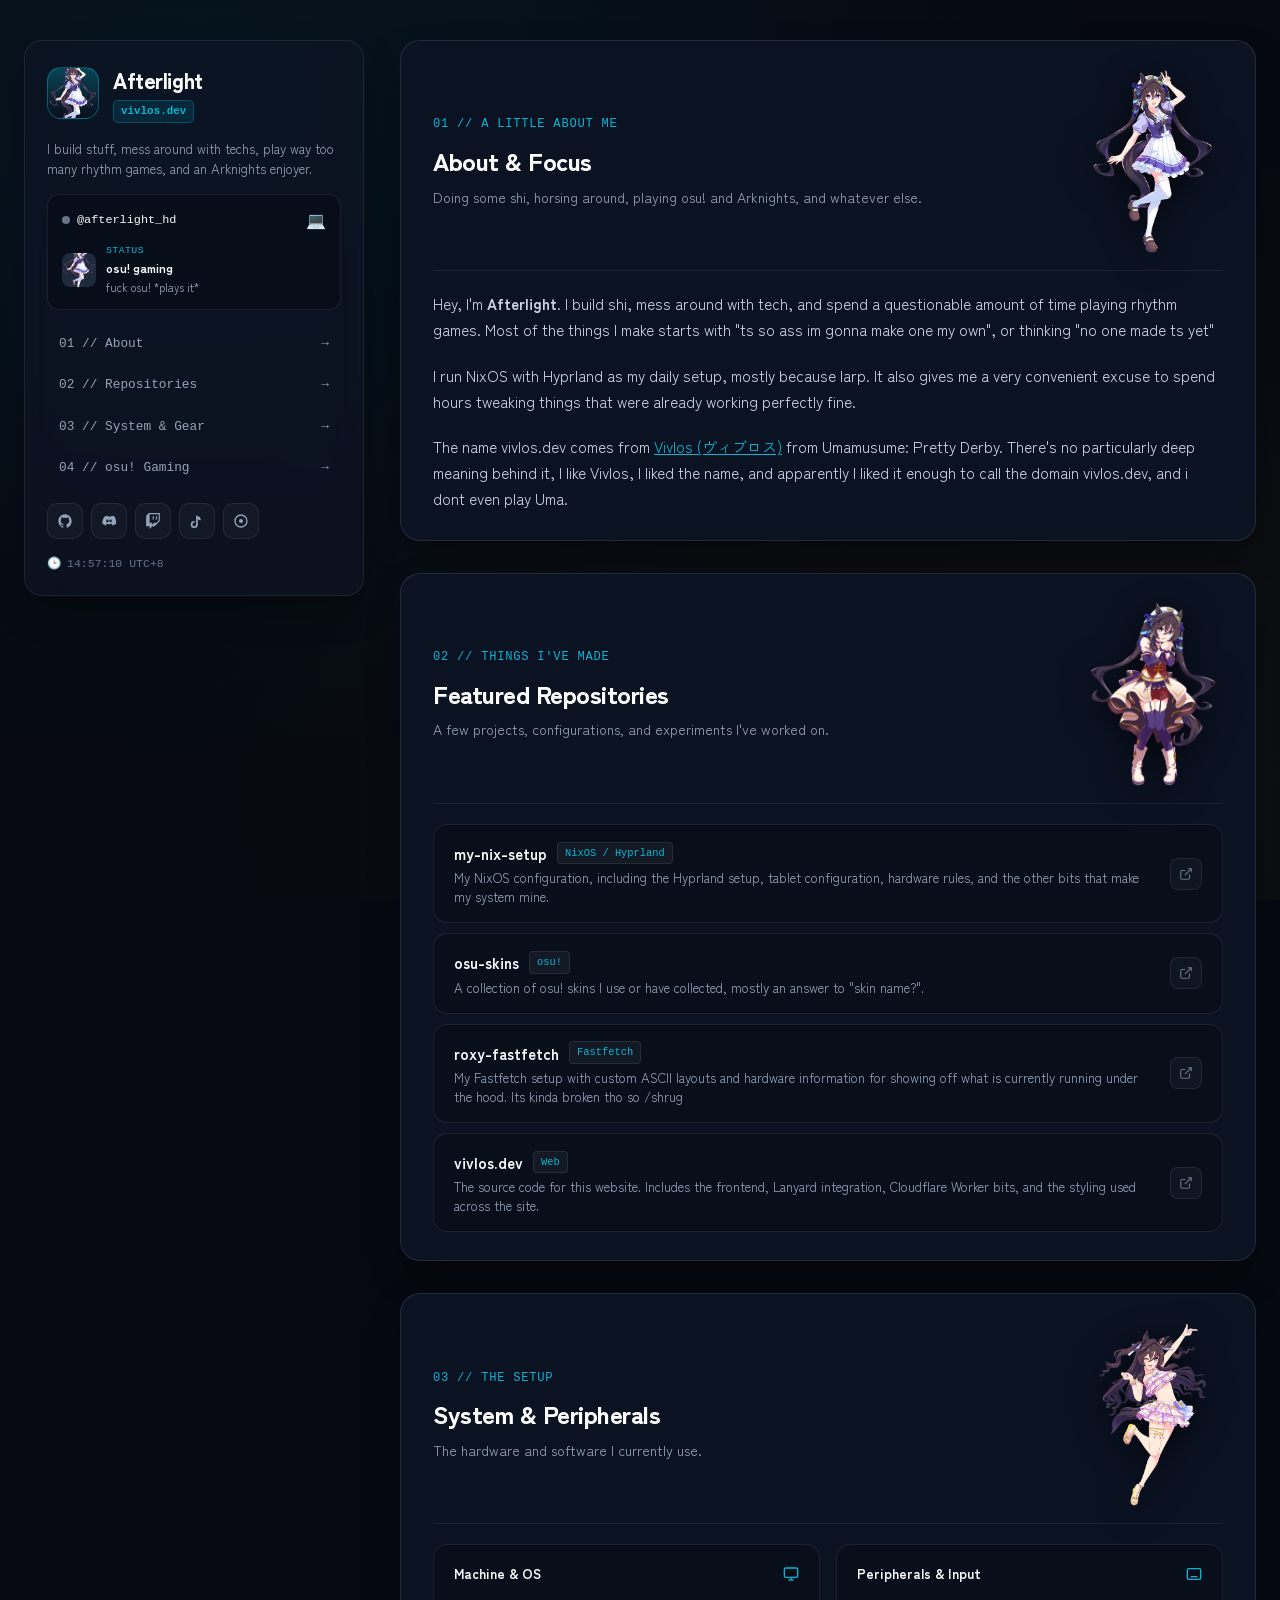
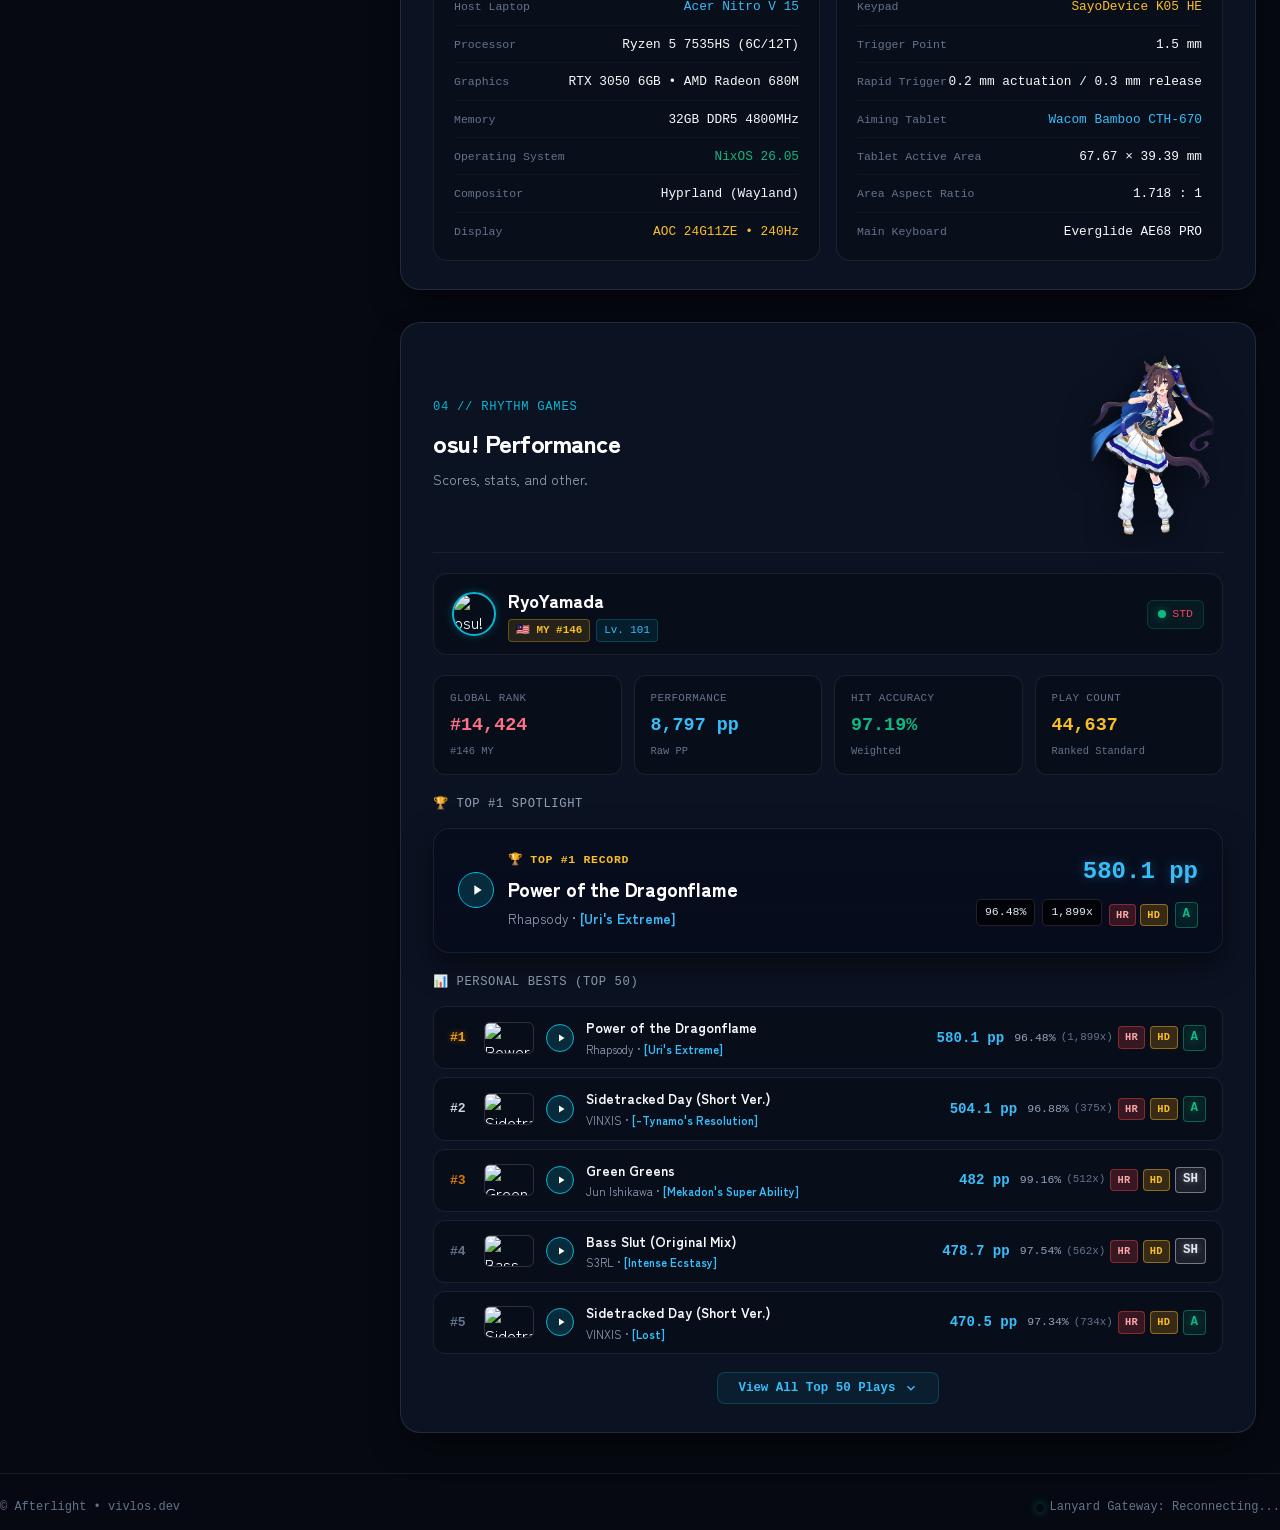
==== index.html @ 2203d57a "release: graduate site-1 to root main site and move original site to /roxy" ====
<!DOCTYPE html>
<html lang="en">
<head>
  <meta charset="UTF-8">
  <meta name="viewport" content="width=device-width, initial-scale=1.0, minimum-scale=1.0, maximum-scale=5.0">
  <title>Afterlight • vivlos.dev</title>
  <meta name="description" content="I build stuff, mess around with techs, play way too many rhythm games, and an Arknights enjoyer.">
  <meta name="theme-color" content="#060911">
  <link rel="icon" type="image/webp" href="assets/vivlos/casual.webp">

  <!-- OpenGraph / Discord Preview -->
  <meta property="og:type" content="website">
  <meta property="og:url" content="https://vivlos.dev/">
  <meta property="og:title" content="Afterlight • vivlos.dev">
  <meta property="og:description" content="I build stuff, mess around with techs, play way too many rhythm games, and an Arknights enjoyer.">
  <meta property="og:image" content="https://vivlos.dev/assets/vivlos/casual.webp">

  <!-- Twitter Preview -->
  <meta property="twitter:card" content="summary_large_image">
  <meta property="twitter:url" content="https://vivlos.dev/">
  <meta property="twitter:title" content="Afterlight • vivlos.dev">
  <meta property="twitter:description" content="I build stuff, mess around with techs, play way too many rhythm games, and an Arknights enjoyer.">
  <meta property="twitter:image" content="https://vivlos.dev/assets/vivlos/casual.webp">

  <!-- Google Fonts: Zen Kaku Gothic New & Maple Mono -->
  <link rel="preconnect" href="https://fonts.googleapis.com">
  <link rel="preconnect" href="https://fonts.gstatic.com" crossorigin>
  <link href="https://fonts.googleapis.com/css2?family=Zen+Kaku+Gothic+New:wght@400;500;700;900&display=swap" rel="stylesheet">
  <link href="https://cdn.jsdelivr.net/npm/@fontsource/maple-mono@5.3.0/500.css" rel="stylesheet">
  <link href="https://cdn.jsdelivr.net/npm/@fontsource/maple-mono@5.3.0/600.css" rel="stylesheet">

  <link rel="stylesheet" href="style.css">
</head>
<body>

<div class="app-container">

  <!-- ==========================================================
       LEFT STAGE: COMPACT STICKY PROFILE & PRESENCE
       ========================================================== -->
  <aside class="left-stage">

    <div class="profile-meta-card">
      <div class="profile-header-top">
        <div class="profile-avatar-thumb">
          <img src="assets/vivlos/casual.webp" alt="Afterlight Avatar">
        </div>
        <div class="profile-name-group">
          <h1 class="profile-name">Afterlight</h1>
          <span class="domain-pill">vivlos.dev</span>
        </div>
      </div>

      <p class="profile-tagline">
        I build stuff, mess around with techs, play way too many rhythm games, and an Arknights enjoyer.
      </p>

      <!-- Live Discord Presence (Lanyard Sync) -->
      <div class="presence-box" id="lanyard-card">
        <div class="presence-header">
          <div class="discord-user-pill">
            <span class="status-dot" id="avatar-pip"></span>
            <span>@afterlight_hd</span>
          </div>
          <div class="device-badges" id="device-badges">
            <span title="Desktop">💻</span>
          </div>
        </div>

        <!-- Custom Status -->
        <div class="presence-status-label" id="discord-custom-status" style="display:none; font-family:var(--font-mono); font-size:0.7rem; color:var(--text-muted);">
          <span id="custom-emoji">💬</span> <span id="custom-status-val">...</span>
        </div>

        <!-- Activity / Game / Spotify Body -->
        <div class="presence-activity-body" id="activity-body">
          <img class="activity-icon-img" id="activity-icon" src="assets/vivlos/casual.webp" alt="Activity Icon">
          <div class="activity-text-group">
            <span class="activity-type-label" id="activity-type">STATUS</span>
            <span class="activity-title" id="activity-name">osu! gaming</span>
            <span class="activity-subtitle" id="activity-state">fuck osu! *plays it*</span>
          </div>
        </div>

        <!-- Spotify Track Bar -->
        <div class="spotify-progress-container" id="spotify-progress-wrap" style="display:none;">
          <div class="spotify-track-bar">
            <div class="spotify-track-fill" id="spotify-fill"></div>
          </div>
          <div class="spotify-time-row">
            <span id="spotify-cur">0:00</span>
            <span id="spotify-tot">0:00</span>
          </div>
        </div>
      </div>

      <!-- Jump Navigation -->
      <nav class="nav-jump-list">
        <a href="#about" class="nav-jump-item"><span>01 // About</span><span>→</span></a>
        <a href="#projects" class="nav-jump-item"><span>02 // Repositories</span><span>→</span></a>
        <a href="#specs" class="nav-jump-item"><span>03 // System & Gear</span><span>→</span></a>
        <a href="#osu" class="nav-jump-item"><span>04 // osu! Gaming</span><span>→</span></a>
      </nav>

      <!-- Socials Row -->
      <div class="socials-bar">
        <a class="social-link-btn" href="https://github.com/Afterlight0338" target="_blank" rel="noopener" aria-label="GitHub">
          <svg viewBox="0 0 24 24" fill="currentColor"><path d="M12 2C6.48 2 2 6.58 2 12.25c0 4.53 2.87 8.37 6.84 9.73.5.1.68-.22.68-.49 0-.24-.01-1.02-.01-1.86-2.78.62-3.37-1.22-3.37-1.22-.46-1.19-1.11-1.51-1.11-1.51-.9-.63.07-.62.07-.62 1 .07 1.53 1.05 1.53 1.05.89 1.56 2.34 1.11 2.91.85.09-.66.35-1.11.63-1.37-2.22-.26-4.56-1.14-4.56-5.06 0-1.12.39-2.03 1.03-2.75-.1-.26-.45-1.31.1-2.73 0 0 .84-.28 2.75 1.05a9.3 9.3 0 0 1 5 0c1.91-1.33 2.75-1.05 2.75-1.05.55 1.42.2 2.47.1 2.73.64.72 1.03 1.63 1.03 2.75 0 3.93-2.34 4.79-4.57 5.05.36.32.68.95.68 1.92 0 1.39-.01 2.51-.01 2.85 0 .27.18.6.69.49A10.26 10.26 0 0 0 22 12.25C22 6.58 17.52 2 12 2Z"/></svg>
        </a>
        <button class="social-link-btn" onclick="copyDiscordTag()" aria-label="Copy Discord Tag">
          <svg viewBox="0 0 24 24" fill="currentColor"><path d="M20.3 5.4A17.5 17.5 0 0 0 15.9 4c-.2.4-.5.9-.6 1.3a16.5 16.5 0 0 0-4.8 0A9 9 0 0 0 9.8 4a17.6 17.6 0 0 0-4.4 1.4C2.6 9 1.9 12.5 2.2 16a17.7 17.7 0 0 0 5.3 2.7c.4-.6.8-1.2 1.1-1.9-.6-.2-1.2-.5-1.7-.9l.4-.3c3.3 1.5 6.9 1.5 10.2 0l.4.3c-.5.4-1.1.7-1.7.9.3.7.7 1.3 1.1 1.9a17.6 17.6 0 0 0 5.3-2.7c.4-4-.6-7.5-2.3-10.6ZM9.7 13.9c-1 0-1.8-.9-1.8-2s.8-2 1.8-2 1.8.9 1.8 2-.8 2-1.8 2Zm4.7 0c-1 0-1.8-.9-1.8-2s.8-2 1.8-2 1.8.9 1.8 2-.8 2-1.8 2Z"/></svg>
        </button>
        <a class="social-link-btn" href="https://www.twitch.tv/afterlight_" target="_blank" rel="noopener" aria-label="Twitch">
          <svg viewBox="0 0 24 24" fill="currentColor"><path d="M11.571 4.714h1.715v5.143h-1.715zm4.715 0H18v5.143h-1.714zM6 0L1.714 4.286v15.428h5.143V24l4.286-4.286h3.428L22.286 12V0zm14.571 11.143l-3.428 3.428h-3.429l-3 3v-3H6.857V1.714h13.714z"/></svg>
        </a>
        <a class="social-link-btn" href="https://www.tiktok.com/@afterlight_1337" target="_blank" rel="noopener" aria-label="TikTok">
          <svg viewBox="0 0 24 24" fill="currentColor"><path d="M16.6 5.82a4.28 4.28 0 0 1-3.36-1.5V4h-2.62v13.1a2.7 2.7 0 1 1-2.19-2.66V11.9a5.3 5.3 0 1 0 4.81 5.28V9.4a6.9 6.9 0 0 0 4.36 1.56V8.36c-.34 0-.68-.03-1-.09Z"/></svg>
        </a>
        <a class="social-link-btn" href="https://osu.ppy.sh/users/14671577" target="_blank" rel="noopener" aria-label="osu! Profile">
          <svg viewBox="0 0 24 24" fill="none" stroke="currentColor" stroke-width="2"><circle cx="12" cy="12" r="9"></circle><circle cx="12" cy="12" r="3" fill="currentColor" stroke="none"></circle></svg>
        </a>
      </div>

      <!-- Live Clock -->
      <div class="clock-display">
        <span>🕒</span>
        <span id="live-clock-text">--:--:-- UTC+8</span>
      </div>
    </div>

  </aside>


  <!-- ==========================================================
       RIGHT FEED: 4 UNIFIED COMBINED SECTION CARDS
       ========================================================== -->
  <main class="right-feed">

    <!-- SECTION 1: ABOUT (Paired with Casual Vivlos) -->
    <section class="unified-section-card" id="about">
      <div class="card-header-flex">
        <div class="card-title-group">
          <span class="card-index-label">01 // A Little About Me</span>
          <h2 class="card-main-title">About & Focus</h2>
          <p class="card-subtext">Doing some shi, horsing around, playing osu! and Arknights, and whatever else.</p>
        </div>
        <div class="section-character-art">
          <img src="assets/vivlos/casual.webp" alt="Vivlos" width="140" height="185">
        </div>
      </div>

      <p class="statement-text">
        Hey, I'm <strong>Afterlight</strong>. I build shi, mess around with tech, and spend a questionable amount of time playing rhythm games. Most of the things I make starts with "ts so ass im gonna make one my own", or thinking "no one made ts yet"
      </p>
      <p class="statement-text">
        I run NixOS with Hyprland as my daily setup, mostly because larp. It also gives me a very convenient excuse to spend hours tweaking things that were already working perfectly fine.
      </p>
      <p class="statement-text">
        The name vivlos.dev comes from <a href="https://umamusu.wiki/Vivlos" target="_blank" rel="noopener" style="color:var(--accent-cyan); text-decoration:underline;">Vivlos (ヴィブロス)</a> from Umamusume: Pretty Derby. There's no particularly deep meaning behind it, I like Vivlos, I liked the name, and apparently I liked it enough to call the domain vivlos.dev, and i dont even play Uma.
      </p>
    </section>


    <!-- SECTION 2: FEATURED REPOSITORIES (Paired with Stage Vivlos) -->
    <section class="unified-section-card" id="projects">
      <div class="card-header-flex">
        <div class="card-title-group">
          <span class="card-index-label">02 // Things I've Made</span>
          <h2 class="card-main-title">Featured Repositories</h2>
          <p class="card-subtext">A few projects, configurations, and experiments I've worked on.</p>
        </div>
        <div class="section-character-art">
          <img src="assets/vivlos/stage.webp" alt="Vivlos" width="140" height="185">
        </div>
      </div>

      <div class="projects-list">
        <!-- Project 1 -->
        <a class="project-row-item" href="https://github.com/Afterlight0338/my-nix-setup" target="_blank" rel="noopener">
          <div class="project-info-group">
            <div class="project-title-row">
              <span class="project-name">my-nix-setup</span>
              <span class="project-badge">NixOS / Hyprland</span>
            </div>
            <p class="project-desc-text">My NixOS configuration, including the Hyprland setup, tablet configuration, hardware rules, and the other bits that make my system mine.</p>
          </div>
          <div class="project-action-icon">
            <svg viewBox="0 0 24 24" width="14" height="14" fill="none" stroke="currentColor" stroke-width="2"><path d="M18 13v6a2 2 0 0 1-2 2H5a2 2 0 0 1-2-2V8a2 2 0 0 1 2-2h6"></path><polyline points="15 3 21 3 21 9"></polyline><line x1="10" y1="14" x2="21" y2="3"></line></svg>
          </div>
        </a>

        <!-- Project 2 -->
        <a class="project-row-item" href="https://github.com/Afterlight0338/osu-skins" target="_blank" rel="noopener">
          <div class="project-info-group">
            <div class="project-title-row">
              <span class="project-name">osu-skins</span>
              <span class="project-badge">osu!</span>
            </div>
            <p class="project-desc-text">A collection of osu! skins I use or have collected, mostly an answer to "skin name?".</p>
          </div>
          <div class="project-action-icon">
            <svg viewBox="0 0 24 24" width="14" height="14" fill="none" stroke="currentColor" stroke-width="2"><path d="M18 13v6a2 2 0 0 1-2 2H5a2 2 0 0 1-2-2V8a2 2 0 0 1 2-2h6"></path><polyline points="15 3 21 3 21 9"></polyline><line x1="10" y1="14" x2="21" y2="3"></line></svg>
          </div>
        </a>

        <!-- Project 3 -->
        <a class="project-row-item" href="https://github.com/Afterlight0338/roxy-fastfetch" target="_blank" rel="noopener">
          <div class="project-info-group">
            <div class="project-title-row">
              <span class="project-name">roxy-fastfetch</span>
              <span class="project-badge">Fastfetch</span>
            </div>
            <p class="project-desc-text">My Fastfetch setup with custom ASCII layouts and hardware information for showing off what is currently running under the hood. Its kinda broken tho so /shrug</p>
          </div>
          <div class="project-action-icon">
            <svg viewBox="0 0 24 24" width="14" height="14" fill="none" stroke="currentColor" stroke-width="2"><path d="M18 13v6a2 2 0 0 1-2 2H5a2 2 0 0 1-2-2V8a2 2 0 0 1 2-2h6"></path><polyline points="15 3 21 3 21 9"></polyline><line x1="10" y1="14" x2="21" y2="3"></line></svg>
          </div>
        </a>

        <!-- Project 4 -->
        <a class="project-row-item" href="https://github.com/Afterlight0338/Afterlight0338.github.io" target="_blank" rel="noopener">
          <div class="project-info-group">
            <div class="project-title-row">
              <span class="project-name">vivlos.dev</span>
              <span class="project-badge">Web</span>
            </div>
            <p class="project-desc-text">The source code for this website. Includes the frontend, Lanyard integration, Cloudflare Worker bits, and the styling used across the site.</p>
          </div>
          <div class="project-action-icon">
            <svg viewBox="0 0 24 24" width="14" height="14" fill="none" stroke="currentColor" stroke-width="2"><path d="M18 13v6a2 2 0 0 1-2 2H5a2 2 0 0 1-2-2V8a2 2 0 0 1 2-2h6"></path><polyline points="15 3 21 3 21 9"></polyline><line x1="10" y1="14" x2="21" y2="3"></line></svg>
          </div>
        </a>
      </div>
    </section>


    <!-- SECTION 3: SYSTEM SETUP & GEAR SPECS (Paired with Summer Vivlos) -->
    <section class="unified-section-card" id="specs">
      <div class="card-header-flex">
        <div class="card-title-group">
          <span class="card-index-label">03 // The Setup</span>
          <h2 class="card-main-title">System & Peripherals</h2>
          <p class="card-subtext">The hardware and software I currently use.</p>
        </div>
        <div class="section-character-art">
          <img src="assets/vivlos/summer.webp" alt="Vivlos" width="140" height="185">
        </div>
      </div>

      <div class="specs-split-grid">
        <!-- Machine Specs -->
        <div class="spec-category-card">
          <div class="spec-card-header">
            <span>Machine & OS</span>
            <svg viewBox="0 0 24 24" width="16" height="16" fill="none" stroke="currentColor" stroke-width="2"><rect x="2" y="3" width="20" height="14" rx="2" ry="2"></rect><line x1="8" y1="21" x2="16" y2="21"></line><line x1="12" y1="17" x2="12" y2="21"></line></svg>
          </div>
          <div class="spec-table">
            <div class="spec-row">
              <span class="spec-key">Host Laptop</span>
              <span class="spec-val cyan">Acer Nitro V 15</span>
            </div>
            <div class="spec-row">
              <span class="spec-key">Processor</span>
              <span class="spec-val">Ryzen 5 7535HS (6C/12T)</span>
            </div>
            <div class="spec-row">
              <span class="spec-key">Graphics</span>
              <span class="spec-val">RTX 3050 6GB • AMD Radeon 680M</span>
            </div>
            <div class="spec-row">
              <span class="spec-key">Memory</span>
              <span class="spec-val">32GB DDR5 4800MHz</span>
            </div>
            <div class="spec-row">
              <span class="spec-key">Operating System</span>
              <span class="spec-val emerald">NixOS 26.05</span>
            </div>
            <div class="spec-row">
              <span class="spec-key">Compositor</span>
              <span class="spec-val">Hyprland (Wayland)</span>
            </div>
            <div class="spec-row">
              <span class="spec-key">Display</span>
              <span class="spec-val gold">AOC 24G11ZE • 240Hz</span>
            </div>
          </div>
        </div>

        <!-- Input & Peripherals Specs -->
        <div class="spec-category-card">
          <div class="spec-card-header">
            <span>Peripherals & Input</span>
            <svg viewBox="0 0 24 24" width="16" height="16" fill="none" stroke="currentColor" stroke-width="2"><rect x="2" y="4" width="20" height="16" rx="2"></rect><path d="M6 8h.01M10 8h.01M14 8h.01M18 8h.01M8 12h.01M12 12h.01M16 12h.01M7 16h10"></path></svg>
          </div>
          <div class="spec-table">
            <div class="spec-row">
              <span class="spec-key">Keypad</span>
              <span class="spec-val gold">SayoDevice K05 HE</span>
            </div>
            <div class="spec-row">
              <span class="spec-key">Trigger Point</span>
              <span class="spec-val">1.5 mm</span>
            </div>
            <div class="spec-row">
              <span class="spec-key">Rapid Trigger</span>
              <span class="spec-val">0.2 mm actuation / 0.3 mm release</span>
            </div>
            <div class="spec-row">
              <span class="spec-key">Aiming Tablet</span>
              <span class="spec-val cyan">Wacom Bamboo CTH-670</span>
            </div>
            <div class="spec-row">
              <span class="spec-key">Tablet Active Area</span>
              <span class="spec-val">67.67 × 39.39 mm</span>
            </div>
            <div class="spec-row">
              <span class="spec-key">Area Aspect Ratio</span>
              <span class="spec-val">1.718 : 1</span>
            </div>
            <div class="spec-row">
              <span class="spec-key">Main Keyboard</span>
              <span class="spec-val">Everglide AE68 PRO</span>
            </div>
          </div>
        </div>
      </div>
    </section>


    <!-- SECTION 4: OSU! PERFORMANCE (Paired with Racing Vivlos) -->
    <section class="unified-section-card" id="osu">
      <div class="card-header-flex">
        <div class="card-title-group">
          <span class="card-index-label">04 // Rhythm Games</span>
          <h2 class="card-main-title">osu! Performance</h2>
          <p class="card-subtext">Scores, stats, and other.</p>
        </div>
        <div class="section-character-art">
          <img src="assets/vivlos/racing.webp" alt="Vivlos" width="140" height="185">
        </div>
      </div>

      <div class="osu-performance-inner">
        <!-- User Bar -->
        <div class="osu-user-bar">
          <div class="osu-profile-tag">
            <img class="osu-avatar-mini" id="osu-avatar-img" src="https://a.ppy.sh/14671577" alt="osu! Avatar" width="44" height="44" style="width:44px; height:44px; max-width:44px; max-height:44px; border-radius:50%; object-fit:cover; flex-shrink:0;">
            <div class="osu-user-meta">
              <div class="osu-user-title-row">
                <a class="osu-username-text" id="osu-username-display" href="https://osu.ppy.sh/users/14671577" target="_blank" rel="noopener">
                  RyoYamada
                  <svg viewBox="0 0 24 24" width="12" height="12" fill="none" stroke="currentColor" stroke-width="2"><path d="M18 13v6a2 2 0 0 1-2 2H5a2 2 0 0 1-2-2V8a2 2 0 0 1 2-2h6"></path><polyline points="15 3 21 3 21 9"></polyline><line x1="10" y1="14" x2="21" y2="3"></line></svg>
                </a>
              </div>
              <div class="osu-user-sub-row">
                <span class="osu-flag-pill" id="osu-country-flag">🇲🇾 MY #146</span>
                <span class="osu-level-pill" id="osu-level-pill">Lv. 101</span>
              </div>
            </div>
          </div>
          <div class="osu-live-status-pill">
            <span class="status-dot online"></span>
            <span id="osu-live-tag">STD • LIVE</span>
          </div>
        </div>

        <!-- 4 Metrics Tiles -->
        <div class="osu-metrics-grid">
          <div class="osu-metric-tile">
            <span class="metric-label">Global Rank</span>
            <span class="metric-value rose" id="osu-global-rank">#14,424</span>
            <span class="metric-sub" id="osu-country-rank-sub">#146 MY</span>
          </div>
          <div class="osu-metric-tile">
            <span class="metric-label">Performance</span>
            <span class="metric-value cyan" id="osu-pp">8,797 pp</span>
            <span class="metric-sub">Raw PP</span>
          </div>
          <div class="osu-metric-tile">
            <span class="metric-label">Hit Accuracy</span>
            <span class="metric-value emerald" id="osu-acc">97.19%</span>
            <span class="metric-sub">Weighted</span>
          </div>
          <div class="osu-metric-tile">
            <span class="metric-label">Play Count</span>
            <span class="metric-value gold" id="osu-plays">44,637</span>
            <span class="metric-sub">Ranked Standard</span>
          </div>
        </div>

        <!-- Scores Showcase -->
        <div class="osu-scores-section">
          <div class="osu-scores-section-heading">
            <span>🏆 Top #1 Spotlight</span>
          </div>

          <!-- Top 1 Banner -->
          <div id="osu-view-top1">
            <div class="osu-top1-box" id="osu-top1-link" style="background-image: linear-gradient(180deg, rgba(6, 12, 28, 0.78) 0%, rgba(6, 12, 28, 0.94) 100%), url('https://assets.ppy.sh/beatmaps/2401111/covers/cover.jpg');">
              <div class="osu-top1-inner">
                <div class="top1-meta-left">
                  <!-- Audio Play Button (Unsquished 36x36 Circle) -->
                  <button class="audio-preview-btn top1-audio-btn" id="osu-top1-play-btn" data-beatmapset-id="2401111" onclick="window.toggleAudioPreview(2401111, this, event)" title="Play Music Preview">
                    <svg class="play-icon" viewBox="0 0 24 24" fill="currentColor" style="width:16px; height:16px;"><path d="M8 5v14l11-7z"/></svg>
                    <svg class="pause-icon" viewBox="0 0 24 24" fill="currentColor" style="width:16px; height:16px;"><path d="M6 19h4V5H6v14zm8-14v14h4V5h-4z"/></svg>
                  </button>

                  <div class="top1-song-info">
                    <span class="top1-badge-tag">🏆 TOP #1 RECORD</span>
                    <a class="top1-song-title" id="osu-top1-title" href="https://osu.ppy.sh/beatmaps/5258382" target="_blank" rel="noopener" style="text-decoration:none;">Power of the Dragonflame</a>
                    <div class="top1-song-artist" id="osu-top1-artist">Rhapsody • <span class="score-diff-highlight">[Uri's Extreme]</span></div>
                  </div>
                </div>
                <div class="top1-meta-right">
                  <div class="top1-pp-val" id="osu-top1-pp">580.1 pp</div>
                  <div class="top1-pills-row">
                    <span class="osu-stat-pill" id="osu-top1-acc">96.21%</span>
                    <span class="osu-stat-pill" id="osu-top1-combo">1,899x</span>
                    <span id="osu-top1-mods-wrap"><span class="mod-pill mod-hd">HD</span> <span class="mod-pill mod-hr">HR</span></span>
                    <span id="osu-top1-rank-wrap"><span class="osu-grade-badge grade-a">A</span></span>
                  </div>
                </div>
              </div>
            </div>
          </div>

          <div class="osu-scores-section-heading" style="margin-top: 6px;">
            <span>📊 Personal Bests (Top 50)</span>
          </div>

          <!-- Top 50 List: Clean Dark Cards with Framed Thumbnails -->
          <div class="osu-top5-container" id="osu-top5-items">
            <!-- Item 1 -->
            <div class="osu-score-card-item">
              <span class="score-rank-badge gold">#1</span>
              <img class="score-cover-thumb" src="https://assets.ppy.sh/beatmaps/2401111/covers/cover.jpg" alt="Cover" width="50" height="32" style="width:50px;height:32px;min-width:50px;max-width:50px;min-height:32px;max-height:32px;object-fit:cover;border-radius:6px;flex-shrink:0;" loading="lazy">
              <button class="audio-preview-btn" data-beatmapset-id="2401111" onclick="window.toggleAudioPreview(2401111, this, event)" title="Play Music Preview">
                <svg class="play-icon" viewBox="0 0 24 24" fill="currentColor"><path d="M8 5v14l11-7z"/></svg>
                <svg class="pause-icon" viewBox="0 0 24 24" fill="currentColor"><path d="M6 19h4V5H6v14zm8-14v14h4V5h-4z"/></svg>
              </button>
              <a class="score-main-content-link" href="https://osu.ppy.sh/beatmaps/5258382" target="_blank" rel="noopener">
                <div class="score-detail-text">
                  <span class="score-title-text">Power of the Dragonflame</span>
                  <span class="score-diff-text">Rhapsody • <span class="score-diff-highlight">[Uri's Extreme]</span></span>
                </div>
                <div class="score-metric-text">
                  <span class="score-pp-val">580.1 pp</span>
                  <div class="score-tags-row">
                    <span class="score-acc-text">96.21%</span>
                    <span class="score-combo-text">(1,899x)</span>
                    <span class="mod-pill mod-hd">HD</span>
                    <span class="mod-pill mod-hr">HR</span>
                    <span class="osu-grade-badge grade-a">A</span>
                  </div>
                </div>
              </a>
            </div>

            <!-- Item 2 -->
            <div class="osu-score-card-item">
              <span class="score-rank-badge silver">#2</span>
              <img class="score-cover-thumb" src="https://assets.ppy.sh/beatmaps/2310753/covers/cover.jpg" alt="Cover" width="50" height="32" style="width:50px;height:32px;min-width:50px;max-width:50px;min-height:32px;max-height:32px;object-fit:cover;border-radius:6px;flex-shrink:0;" loading="lazy">
              <button class="audio-preview-btn" data-beatmapset-id="2310753" onclick="window.toggleAudioPreview(2310753, this, event)" title="Play Music Preview">
                <svg class="play-icon" viewBox="0 0 24 24" fill="currentColor"><path d="M8 5v14l11-7z"/></svg>
                <svg class="pause-icon" viewBox="0 0 24 24" fill="currentColor"><path d="M6 19h4V5H6v14zm8-14v14h4V5h-4z"/></svg>
              </button>
              <a class="score-main-content-link" href="https://osu.ppy.sh/beatmaps/5141310" target="_blank" rel="noopener">
                <div class="score-detail-text">
                  <span class="score-title-text">Sidetracked Day (Short Ver.)</span>
                  <span class="score-diff-text">VINXIS • <span class="score-diff-highlight">[-Tynamo's Resolution]</span></span>
                </div>
                <div class="score-metric-text">
                  <span class="score-pp-val">504.1 pp</span>
                  <div class="score-tags-row">
                    <span class="score-acc-text">96.52%</span>
                    <span class="score-combo-text">(375x)</span>
                    <span class="mod-pill mod-hd">HD</span>
                    <span class="mod-pill mod-hr">HR</span>
                    <span class="osu-grade-badge grade-a">A</span>
                  </div>
                </div>
              </a>
            </div>

            <!-- Item 3 -->
            <div class="osu-score-card-item">
              <span class="score-rank-badge bronze">#3</span>
              <img class="score-cover-thumb" src="https://assets.ppy.sh/beatmaps/2341780/covers/cover.jpg" alt="Cover" width="50" height="32" style="width:50px;height:32px;min-width:50px;max-width:50px;min-height:32px;max-height:32px;object-fit:cover;border-radius:6px;flex-shrink:0;" loading="lazy">
              <button class="audio-preview-btn" data-beatmapset-id="2341780" onclick="window.toggleAudioPreview(2341780, this, event)" title="Play Music Preview">
                <svg class="play-icon" viewBox="0 0 24 24" fill="currentColor"><path d="M8 5v14l11-7z"/></svg>
                <svg class="pause-icon" viewBox="0 0 24 24" fill="currentColor"><path d="M6 19h4V5H6v14zm8-14v14h4V5h-4z"/></svg>
              </button>
              <a class="score-main-content-link" href="https://osu.ppy.sh/beatmaps/5061151" target="_blank" rel="noopener">
                <div class="score-detail-text">
                  <span class="score-title-text">Green Greens</span>
                  <span class="score-diff-text">Jun Ishikawa • <span class="score-diff-highlight">[Mekadon's Super Ability]</span></span>
                </div>
                <div class="score-metric-text">
                  <span class="score-pp-val">482.0 pp</span>
                  <div class="score-tags-row">
                    <span class="score-acc-text">99.09%</span>
                    <span class="score-combo-text">(512x)</span>
                    <span class="mod-pill mod-hd">HD</span>
                    <span class="mod-pill mod-hr">HR</span>
                    <span class="osu-grade-badge grade-sh">SH</span>
                  </div>
                </div>
              </a>
            </div>

            <!-- Item 4 -->
            <div class="osu-score-card-item">
              <span class="score-rank-badge">#4</span>
              <img class="score-cover-thumb" src="https://assets.ppy.sh/beatmaps/983911/covers/cover.jpg" alt="Cover" width="50" height="32" style="width:50px;height:32px;min-width:50px;max-width:50px;min-height:32px;max-height:32px;object-fit:cover;border-radius:6px;flex-shrink:0;" loading="lazy">
              <button class="audio-preview-btn" data-beatmapset-id="983911" onclick="window.toggleAudioPreview(983911, this, event)" title="Play Music Preview">
                <svg class="play-icon" viewBox="0 0 24 24" fill="currentColor"><path d="M8 5v14l11-7z"/></svg>
                <svg class="pause-icon" viewBox="0 0 24 24" fill="currentColor"><path d="M6 19h4V5H6v14zm8-14v14h4V5h-4z"/></svg>
              </button>
              <a class="score-main-content-link" href="https://osu.ppy.sh/beatmaps/2084862" target="_blank" rel="noopener">
                <div class="score-detail-text">
                  <span class="score-title-text">Bass Slut (Original Mix)</span>
                  <span class="score-diff-text">S3RL • <span class="score-diff-highlight">[Intense Ecstasy]</span></span>
                </div>
                <div class="score-metric-text">
                  <span class="score-pp-val">478.7 pp</span>
                  <div class="score-tags-row">
                    <span class="score-acc-text">97.63%</span>
                    <span class="score-combo-text">(562x)</span>
                    <span class="mod-pill mod-hd">HD</span>
                    <span class="mod-pill mod-hr">HR</span>
                    <span class="osu-grade-badge grade-sh">SH</span>
                  </div>
                </div>
              </a>
            </div>

            <!-- Item 5 -->
            <div class="osu-score-card-item">
              <span class="score-rank-badge">#5</span>
              <img class="score-cover-thumb" src="https://assets.ppy.sh/beatmaps/2310753/covers/cover.jpg" alt="Cover" width="50" height="32" style="width:50px;height:32px;min-width:50px;max-width:50px;min-height:32px;max-height:32px;object-fit:cover;border-radius:6px;flex-shrink:0;" loading="lazy">
              <button class="audio-preview-btn" data-beatmapset-id="2310753" onclick="window.toggleAudioPreview(2310753, this, event)" title="Play Music Preview">
                <svg class="play-icon" viewBox="0 0 24 24" fill="currentColor"><path d="M8 5v14l11-7z"/></svg>
                <svg class="pause-icon" viewBox="0 0 24 24" fill="currentColor"><path d="M6 19h4V5H6v14zm8-14v14h4V5h-4z"/></svg>
              </button>
              <a class="score-main-content-link" href="https://osu.ppy.sh/beatmaps/4943355" target="_blank" rel="noopener">
                <div class="score-detail-text">
                  <span class="score-title-text">Sidetracked Day (Short Ver.)</span>
                  <span class="score-diff-text">VINXIS • <span class="score-diff-highlight">[Lost]</span></span>
                </div>
                <div class="score-metric-text">
                  <span class="score-pp-val">470.5 pp</span>
                  <div class="score-tags-row">
                    <span class="score-acc-text">97.04%</span>
                    <span class="score-combo-text">(734x)</span>
                    <span class="mod-pill mod-hd">HD</span>
                    <span class="mod-pill mod-hr">HR</span>
                    <span class="osu-grade-badge grade-a">A</span>
                  </div>
                </div>
              </a>
            </div>
          </div>

          <!-- Expand / Collapse Button Container -->
          <div id="osu-expand-container">
            <div class="osu-expand-btn-wrap">
              <button class="osu-expand-btn" onclick="window.toggleScoresExpand()">
                <span>View All Top 50 Plays</span>
                <svg viewBox="0 0 24 24" fill="none" stroke="currentColor" stroke-width="2.5"><polyline points="6 9 12 15 18 9"></polyline></svg>
              </button>
            </div>
          </div>
        </div>
        </div>
      </div>
    </section>

    <!-- Footer -->
    <footer class="site-footer">
      <span>© Afterlight • vivlos.dev</span>
      <div class="footer-gateway-status">
        <span class="status-dot online" id="lanyard-ping-dot"></span>
        <span id="lanyard-status-note">Gateway Connected</span>
      </div>
    </footer>

  </main>

</div>

<!-- Toast Popup -->
<div id="toast-box" class="toast-popup">Copied to clipboard</div>

<!-- Scripts -->
<script>
  window.VIVLOS_AVATAR_SRC = 'assets/vivlos/casual.webp';
</script>
<script src="js/vivlos.js" defer></script>
<script src="js/lanyard.js" defer></script>
<script src="js/osu.js" defer></script>

</body>
</html>
---- style.css ----
/* ===== VIVLOS.DEV - STYLE 1: 4 UNIFIED SECTION CARDS ===== */
:root {
  --bg-main: #060911;
  --bg-surface: #0b101c;
  --bg-card: rgba(14, 21, 37, 0.65);
  --bg-card-hover: rgba(20, 30, 52, 0.85);
  --border-subtle: rgba(255, 255, 255, 0.08);
  --border-focus: rgba(6, 182, 212, 0.4);
  --border-gold: rgba(251, 191, 36, 0.35);

  --accent-cyan: #06b6d4;
  --accent-cyan-light: #38bdf8;
  --accent-cyan-glow: rgba(6, 182, 212, 0.12);
  --accent-gold: #fbbf24;
  --accent-gold-glow: rgba(251, 191, 36, 0.12);
  --accent-emerald: #10b981;
  --accent-rose: #f43f5e;
  --accent-violet: #a78bfa;

  --text-primary: #f8fafc;
  --text-secondary: #94a3b8;
  --text-muted: #64748b;

  --font-sans: 'Zen Kaku Gothic New', -apple-system, BlinkMacSystemFont, 'Segoe UI', Roboto, sans-serif;
  --font-mono: 'Maple Mono', ui-monospace, SFMono-Regular, Menlo, Monaco, Consolas, monospace;
}

*, *::before, *::after {
  box-sizing: border-box;
  margin: 0;
  padding: 0;
}

html {
  scroll-behavior: smooth;
  color-scheme: dark;
}

body {
  background-color: var(--bg-main);
  background-image: 
    radial-gradient(ellipse at 15% 10%, rgba(6, 182, 212, 0.07) 0%, transparent 60%),
    radial-gradient(ellipse at 85% 85%, rgba(251, 191, 36, 0.04) 0%, transparent 60%);
  background-attachment: fixed;
  color: var(--text-primary);
  font-family: var(--font-sans);
  line-height: 1.6;
  min-height: 100vh;
  -webkit-font-smoothing: antialiased;
}

/* Scrollbar */
::-webkit-scrollbar {
  width: 6px;
}
::-webkit-scrollbar-track {
  background: var(--bg-main);
}
::-webkit-scrollbar-thumb {
  background: rgba(255, 255, 255, 0.12);
  border-radius: 3px;
}
::-webkit-scrollbar-thumb:hover {
  background: var(--accent-cyan);
}

/* Master Layout Container */
.app-container {
  max-width: 1320px;
  margin: 0 auto;
  padding: 40px 24px;
  display: grid;
  grid-template-columns: 340px 1fr;
  gap: 36px;
  position: relative;
}

/* ==========================================================
   LEFT STAGE: COMPACT STICKY PROFILE & PRESENCE
   ========================================================== */
.left-stage {
  position: sticky;
  top: 40px;
  height: fit-content;
  display: flex;
  flex-direction: column;
  gap: 16px;
}

.profile-meta-card {
  background: var(--bg-card);
  border: 1px solid var(--border-subtle);
  border-radius: 18px;
  padding: 22px;
  backdrop-filter: blur(16px);
  -webkit-backdrop-filter: blur(16px);
  box-shadow: 0 16px 36px -10px rgba(0, 0, 0, 0.5);
  display: flex;
  flex-direction: column;
  gap: 16px;
}

.profile-header-top {
  display: flex;
  align-items: center;
  gap: 14px;
}

.profile-avatar-thumb {
  width: 52px;
  height: 52px;
  border-radius: 14px;
  overflow: hidden;
  background: linear-gradient(180deg, rgba(6, 182, 212, 0.3) 0%, rgba(11, 16, 28, 0.9) 100%);
  border: 1px solid var(--border-focus);
  flex-shrink: 0;
}

.profile-avatar-thumb img {
  width: 100%;
  height: 100%;
  object-fit: cover;
  object-position: center 20%;
}

.profile-name-group {
  display: flex;
  flex-direction: column;
}

.profile-name {
  font-size: 1.35rem;
  font-weight: 800;
  letter-spacing: -0.02em;
  color: #fff;
}

.domain-pill {
  font-family: var(--font-mono);
  font-size: 0.68rem;
  color: var(--accent-cyan);
  background: var(--accent-cyan-glow);
  border: 1px solid rgba(6, 182, 212, 0.3);
  padding: 2px 7px;
  border-radius: 5px;
  font-weight: 600;
  width: fit-content;
  margin-top: 2px;
}

.profile-tagline {
  font-size: 0.82rem;
  color: var(--text-secondary);
  line-height: 1.5;
}

/* Lanyard Discord & Spotify Card */
.presence-box {
  background: rgba(8, 13, 24, 0.75);
  border: 1px solid var(--border-subtle);
  border-radius: 12px;
  padding: 12px 14px;
  display: flex;
  flex-direction: column;
  gap: 10px;
}

.presence-header {
  display: flex;
  align-items: center;
  justify-content: space-between;
}

.discord-user-pill {
  display: flex;
  align-items: center;
  gap: 7px;
  font-family: var(--font-mono);
  font-size: 0.74rem;
  color: var(--text-primary);
}

.status-dot {
  width: 8px;
  height: 8px;
  border-radius: 50%;
  background: var(--text-muted);
  transition: background 0.3s ease;
}

.status-dot.online { background: var(--accent-emerald); box-shadow: 0 0 8px rgba(16, 185, 129, 0.5); }
.status-dot.idle { background: var(--accent-gold); box-shadow: 0 0 8px rgba(251, 191, 36, 0.5); }
.status-dot.dnd { background: var(--accent-rose); box-shadow: 0 0 8px rgba(244, 63, 94, 0.5); }
.status-dot.offline { background: var(--text-muted); }

.presence-activity-body {
  display: flex;
  align-items: center;
  gap: 10px;
}

.activity-icon-img {
  width: 34px;
  height: 34px;
  border-radius: 8px;
  object-fit: cover;
  background: #1e293b;
  flex-shrink: 0;
}

.activity-text-group {
  display: flex;
  flex-direction: column;
  overflow: hidden;
  flex: 1;
}

.activity-type-label {
  font-family: var(--font-mono);
  font-size: 0.62rem;
  text-transform: uppercase;
  color: var(--accent-cyan);
  letter-spacing: 0.04em;
}

.activity-title {
  font-size: 0.78rem;
  font-weight: 600;
  color: var(--text-primary);
  white-space: nowrap;
  overflow: hidden;
  text-overflow: ellipsis;
}

.activity-subtitle {
  font-size: 0.7rem;
  color: var(--text-secondary);
  white-space: nowrap;
  overflow: hidden;
  text-overflow: ellipsis;
}

/* Spotify Track Bar */
.spotify-progress-container {
  display: flex;
  flex-direction: column;
  gap: 4px;
}

.spotify-track-bar {
  width: 100%;
  height: 3px;
  background: rgba(255, 255, 255, 0.1);
  border-radius: 2px;
  overflow: hidden;
}

.spotify-track-fill {
  height: 100%;
  width: 0%;
  background: var(--accent-emerald);
  transition: width 0.4s linear;
}

.spotify-time-row {
  display: flex;
  justify-content: space-between;
  font-family: var(--font-mono);
  font-size: 0.64rem;
  color: var(--text-muted);
}

/* Navigation Jump Links */
.nav-jump-list {
  display: flex;
  flex-direction: column;
  gap: 5px;
}

.nav-jump-item {
  display: flex;
  align-items: center;
  justify-content: space-between;
  padding: 8px 12px;
  border-radius: 8px;
  color: var(--text-secondary);
  text-decoration: none;
  font-size: 0.8rem;
  font-family: var(--font-mono);
  transition: all 0.2s ease;
}

.nav-jump-item:hover {
  background: rgba(255, 255, 255, 0.04);
  color: var(--accent-cyan);
  padding-left: 15px;
}

/* Social Buttons Row */
.socials-bar {
  display: flex;
  align-items: center;
  gap: 8px;
}

.social-link-btn {
  width: 36px;
  height: 36px;
  border-radius: 10px;
  background: rgba(255, 255, 255, 0.03);
  border: 1px solid var(--border-subtle);
  color: var(--text-secondary);
  display: flex;
  align-items: center;
  justify-content: center;
  text-decoration: none;
  cursor: pointer;
  transition: all 0.2s ease;
}

.social-link-btn:hover {
  background: rgba(6, 182, 212, 0.15);
  border-color: var(--border-focus);
  color: var(--accent-cyan);
  transform: translateY(-2px);
}

.social-link-btn svg {
  width: 16px;
  height: 16px;
}

/* Live Clock */
.clock-display {
  display: flex;
  align-items: center;
  gap: 6px;
  font-family: var(--font-mono);
  font-size: 0.72rem;
  color: var(--text-muted);
}

/* ==========================================================
   RIGHT STREAM: 4 UNIFIED COMBINED SECTION CARDS
   ========================================================== */
.right-feed {
  display: flex;
  flex-direction: column;
  gap: 32px;
}

/* Unified Section Card (Header + Character + Content in ONE card) */
.unified-section-card {
  background: #0b1222;
  border: 1px solid rgba(255, 255, 255, 0.1);
  border-radius: 20px;
  padding: 28px 32px;
  display: flex;
  flex-direction: column;
  gap: 20px;
  box-shadow: 0 16px 36px -10px rgba(0, 0, 0, 0.6);
  transition: border-color 0.25s ease, box-shadow 0.25s ease;
}

.unified-section-card:hover {
  border-color: var(--border-focus);
  box-shadow: 0 18px 44px -8px rgba(6, 182, 212, 0.15);
}

/* Card Header with Vivlos floating on the side */
.card-header-flex {
  display: flex;
  flex-direction: row;
  align-items: center;
  justify-content: space-between;
  gap: 24px;
  padding-bottom: 16px;
  border-bottom: 1px solid rgba(255, 255, 255, 0.06);
  min-height: 170px;
}

.card-title-group {
  display: flex;
  flex-direction: column;
  gap: 6px;
  flex: 1;
}

.card-index-label {
  font-family: var(--font-mono);
  font-size: 0.76rem;
  color: var(--accent-cyan);
  text-transform: uppercase;
  letter-spacing: 0.06em;
}

.card-main-title {
  font-size: 1.55rem;
  font-weight: 800;
  letter-spacing: -0.02em;
  color: #fff;
}

.card-subtext {
  font-size: 0.88rem;
  color: var(--text-secondary);
  line-height: 1.5;
}

/* Seamless Floating Character Art on the side (Properly Sized) */
.section-character-art {
  width: 140px;
  height: 185px;
  min-width: 140px;
  max-width: 140px;
  max-height: 185px;
  flex-shrink: 0;
  display: flex;
  align-items: flex-end;
  justify-content: center;
  position: relative;
}

.section-character-art img {
  width: 140px;
  height: 185px;
  max-width: 140px;
  max-height: 185px;
  object-fit: contain;
  object-position: center bottom;
  filter: drop-shadow(0 6px 16px rgba(0, 0, 0, 0.7));
  transition: transform 0.3s cubic-bezier(0.34, 1.56, 0.64, 1);
}

.unified-section-card:hover .section-character-art img {
  transform: translateY(-4px) scale(1.05);
}

/* --- SECTION 1: ABOUT CONTENT --- */
.statement-text {
  font-size: 0.95rem;
  color: #cbd5e1;
  line-height: 1.7;
}

.statement-chips {
  display: flex;
  flex-wrap: wrap;
  gap: 8px;
}

.chip-tag {
  font-family: var(--font-mono);
  font-size: 0.72rem;
  background: rgba(6, 182, 212, 0.08);
  border: 1px solid rgba(6, 182, 212, 0.2);
  color: var(--accent-cyan-light);
  padding: 4px 10px;
  border-radius: 6px;
}

.chip-tag.gold {
  background: rgba(251, 191, 36, 0.08);
  border-color: rgba(251, 191, 36, 0.25);
  color: var(--accent-gold);
}

/* --- SECTION 2: PROJECTS DIRECTORY --- */
.projects-list {
  display: flex;
  flex-direction: column;
  gap: 10px;
}

.project-row-item {
  background: rgba(8, 13, 24, 0.7);
  border: 1px solid var(--border-subtle);
  border-radius: 14px;
  padding: 16px 20px;
  text-decoration: none;
  display: flex;
  align-items: center;
  justify-content: space-between;
  gap: 16px;
  transition: all 0.22s ease;
}

.project-row-item:hover {
  background: var(--bg-card-hover);
  border-color: var(--border-focus);
  transform: translateX(4px);
}

.project-info-group {
  display: flex;
  flex-direction: column;
  gap: 3px;
}

.project-title-row {
  display: flex;
  align-items: center;
  gap: 10px;
}

.project-name {
  font-size: 0.95rem;
  font-weight: 700;
  color: var(--text-primary);
}

.project-badge {
  font-family: var(--font-mono);
  font-size: 0.65rem;
  padding: 2px 7px;
  border-radius: 4px;
  background: rgba(255, 255, 255, 0.05);
  border: 1px solid var(--border-subtle);
  color: var(--accent-cyan);
}

.project-desc-text {
  font-size: 0.82rem;
  color: var(--text-secondary);
  line-height: 1.45;
}

.project-action-icon {
  width: 32px;
  height: 32px;
  border-radius: 8px;
  background: rgba(255, 255, 255, 0.03);
  border: 1px solid var(--border-subtle);
  color: var(--text-muted);
  display: flex;
  align-items: center;
  justify-content: center;
  flex-shrink: 0;
  transition: all 0.2s ease;
}

.project-row-item:hover .project-action-icon {
  background: var(--accent-cyan);
  border-color: var(--accent-cyan);
  color: #000;
}

/* --- SECTION 3: SPECS & HARDWARE --- */
.specs-split-grid {
  display: grid;
  grid-template-columns: 1fr 1fr;
  gap: 16px;
}

.spec-category-card {
  background: rgba(8, 13, 24, 0.7);
  border: 1px solid var(--border-subtle);
  border-radius: 14px;
  padding: 18px 20px;
  display: flex;
  flex-direction: column;
  gap: 12px;
}

.spec-card-header {
  display: flex;
  align-items: center;
  justify-content: space-between;
  font-size: 0.85rem;
  font-weight: 700;
  color: var(--text-primary);
}

.spec-card-header svg {
  color: var(--accent-cyan);
}

.spec-table {
  display: flex;
  flex-direction: column;
  gap: 9px;
}

.spec-row {
  display: flex;
  align-items: center;
  justify-content: space-between;
  padding-bottom: 7px;
  border-bottom: 1px solid rgba(255, 255, 255, 0.03);
  font-size: 0.8rem;
}

.spec-row:last-child {
  border-bottom: none;
  padding-bottom: 0;
}

.spec-key {
  color: var(--text-muted);
  font-family: var(--font-mono);
  font-size: 0.72rem;
}

.spec-val {
  color: var(--text-primary);
  font-family: var(--font-mono);
  font-weight: 500;
  text-align: right;
}

.spec-val.cyan { color: var(--accent-cyan-light); }
.spec-val.emerald { color: var(--accent-emerald); }
.spec-val.gold { color: var(--accent-gold); }

/* --- SECTION 4: OSU! PERFORMANCE --- */
.osu-performance-inner {
  display: flex;
  flex-direction: column;
  gap: 20px;
}

.osu-user-bar {
  display: flex;
  align-items: center;
  justify-content: space-between;
  background: rgba(8, 13, 24, 0.85);
  border: 1px solid var(--border-subtle);
  border-radius: 14px;
  padding: 12px 18px;
  flex-wrap: wrap;
  gap: 12px;
}

.osu-profile-tag {
  display: flex;
  align-items: center;
  gap: 12px;
}

/* Strictly Constrained osu! Avatar */
.osu-avatar-mini {
  width: 44px;
  height: 44px;
  min-width: 44px;
  max-width: 44px;
  min-height: 44px;
  max-height: 44px;
  border-radius: 50%;
  border: 2px solid var(--accent-cyan);
  object-fit: cover;
  flex-shrink: 0;
  display: block;
  box-shadow: 0 0 10px rgba(6, 182, 212, 0.3);
}

.osu-user-meta {
  display: flex;
  flex-direction: column;
  gap: 3px;
}

.osu-user-title-row {
  display: flex;
  align-items: center;
  gap: 8px;
}

.osu-username-text {
  font-size: 1.15rem;
  font-weight: 800;
  color: #fff;
  text-decoration: none;
  display: flex;
  align-items: center;
  gap: 5px;
  transition: color 0.2s ease;
}

.osu-username-text:hover {
  color: var(--accent-cyan);
}

.osu-user-sub-row {
  display: flex;
  align-items: center;
  gap: 6px;
}

.osu-flag-pill {
  font-family: var(--font-mono);
  font-size: 0.68rem;
  font-weight: 700;
  background: rgba(251, 191, 36, 0.12);
  border: 1px solid rgba(251, 191, 36, 0.3);
  padding: 2px 7px;
  border-radius: 4px;
  color: var(--accent-gold);
  display: inline-flex;
  align-items: center;
  gap: 4px;
}

.osu-level-pill {
  font-family: var(--font-mono);
  font-size: 0.68rem;
  color: var(--accent-cyan-light);
  background: rgba(6, 182, 212, 0.1);
  border: 1px solid rgba(6, 182, 212, 0.25);
  padding: 2px 7px;
  border-radius: 4px;
}

.osu-live-status-pill {
  font-family: var(--font-mono);
  font-size: 0.72rem;
  color: var(--accent-emerald);
  display: flex;
  align-items: center;
  gap: 6px;
  background: rgba(16, 185, 129, 0.08);
  border: 1px solid rgba(16, 185, 129, 0.2);
  padding: 4px 10px;
  border-radius: 6px;
}

/* 4-Tile Telemetry Grid */
.osu-metrics-grid {
  display: grid;
  grid-template-columns: repeat(4, 1fr);
  gap: 12px;
}

.osu-metric-tile {
  background: rgba(8, 13, 24, 0.75);
  border: 1px solid var(--border-subtle);
  border-radius: 12px;
  padding: 14px 16px;
  display: flex;
  flex-direction: column;
  gap: 3px;
  transition: transform 0.2s ease, border-color 0.2s ease;
}

.osu-metric-tile:hover {
  border-color: var(--border-focus);
  transform: translateY(-2px);
}

.metric-label {
  font-family: var(--font-mono);
  font-size: 0.68rem;
  color: var(--text-muted);
  text-transform: uppercase;
  letter-spacing: 0.04em;
}

.metric-value {
  font-family: var(--font-mono);
  font-size: 1.15rem;
  font-weight: 800;
  color: var(--text-primary);
}

.metric-value.rose { color: #fb7185; }
.metric-value.cyan { color: var(--accent-cyan-light); }
.metric-value.emerald { color: var(--accent-emerald); }
.metric-value.gold { color: var(--accent-gold); }

.metric-sub {
  font-family: var(--font-mono);
  font-size: 0.65rem;
  color: var(--text-muted);
}

/* Audio Preview Button */
.audio-preview-btn {
  width: 28px;
  height: 28px;
  min-width: 28px;
  max-width: 28px;
  min-height: 28px;
  max-height: 28px;
  aspect-ratio: 1 / 1;
  border-radius: 50%;
  background: rgba(6, 182, 212, 0.18);
  border: 1px solid var(--accent-cyan);
  color: #fff;
  display: inline-flex;
  align-items: center;
  justify-content: center;
  cursor: pointer;
  flex-shrink: 0;
  padding: 0;
  margin: 0;
  outline: none;
  transition: all 0.2s ease;
  z-index: 10;
  position: relative;
}

.top1-audio-btn {
  width: 36px !important;
  height: 36px !important;
  min-width: 36px !important;
  max-width: 36px !important;
  min-height: 36px !important;
  max-height: 36px !important;
  aspect-ratio: 1 / 1 !important;
  flex-shrink: 0 !important;
}

.audio-preview-btn svg {
  display: block;
  pointer-events: none;
}

.audio-preview-btn .play-icon {
  display: block;
  width: 12px;
  height: 12px;
  margin-left: 2px;
}

.audio-preview-btn .pause-icon {
  display: none;
  width: 12px;
  height: 12px;
}

.audio-preview-btn:hover {
  background: var(--accent-cyan);
  color: #000;
  transform: scale(1.1);
  box-shadow: 0 0 10px var(--accent-cyan);
}

.audio-preview-btn.playing {
  background: var(--accent-cyan);
  color: #000;
  border-color: #fff;
  box-shadow: 0 0 14px var(--accent-cyan);
  animation: audioPulse 1.4s infinite ease-in-out;
}

.audio-preview-btn.playing .play-icon {
  display: none !important;
}

.audio-preview-btn.playing .pause-icon {
  display: block !important;
}

@keyframes audioPulse {
  0%, 100% { box-shadow: 0 0 8px rgba(6, 182, 212, 0.6); }
  50% { box-shadow: 0 0 16px rgba(6, 182, 212, 1); }
}

/* Mod Pills (HD Yellow, HR Red) & Grade Badges (SH Silver) */
.mod-pill {
  font-family: var(--font-mono);
  font-size: 0.65rem;
  font-weight: 800;
  padding: 2px 6px;
  border-radius: 4px;
  display: inline-flex;
  align-items: center;
  justify-content: center;
  letter-spacing: 0.04em;
  text-decoration: none !important;
}

.mod-hd { background: rgba(245, 158, 11, 0.2); color: #fbbf24; border: 1px solid rgba(251, 191, 36, 0.45); }
.mod-hr { background: rgba(239, 68, 68, 0.2); color: #fca5a5; border: 1px solid rgba(239, 68, 68, 0.45); }
.mod-dt { background: rgba(168, 85, 247, 0.2); color: #d8b4fe; border: 1px solid rgba(168, 85, 247, 0.45); }
.mod-fl { background: rgba(234, 179, 8, 0.2); color: #fde047; border: 1px solid rgba(234, 179, 8, 0.45); }
.mod-nm { background: rgba(255, 255, 255, 0.08); color: var(--text-secondary); }

.osu-grade-badge {
  font-family: var(--font-mono);
  font-size: 0.78rem;
  font-weight: 900;
  padding: 2px 7px;
  border-radius: 4px;
  display: inline-flex;
  align-items: center;
  justify-content: center;
  background: rgba(0, 0, 0, 0.7);
  border: 1px solid rgba(255, 255, 255, 0.1);
  text-decoration: none !important;
}

.grade-ss { color: #fde047; border-color: rgba(253, 224, 71, 0.45); background: rgba(253, 224, 71, 0.1); text-shadow: 0 0 8px rgba(253, 224, 71, 0.5); }
.grade-sh { color: #e2e8f0; border-color: rgba(226, 232, 240, 0.45); background: rgba(255, 255, 255, 0.08); text-shadow: 0 0 6px rgba(255, 255, 255, 0.4); }
.grade-s  { color: #fbbf24; border-color: rgba(251, 191, 36, 0.45); background: rgba(251, 191, 36, 0.1); text-shadow: 0 0 8px rgba(251, 191, 36, 0.5); }
.grade-a  { color: #10b981; border-color: rgba(16, 185, 129, 0.45); background: rgba(16, 185, 129, 0.1); text-shadow: 0 0 8px rgba(16, 185, 129, 0.5); }
.grade-b  { color: #3b82f6; border-color: rgba(59, 130, 246, 0.4); }

/* Scores Showcase Section */
.osu-scores-section {
  display: flex;
  flex-direction: column;
  gap: 14px;
}

.osu-scores-section-heading {
  font-family: var(--font-mono);
  font-size: 0.76rem;
  color: var(--text-secondary);
  text-transform: uppercase;
  letter-spacing: 0.05em;
  display: flex;
  align-items: center;
  gap: 8px;
}

/* Top 1 Spotlight Box (Remains Full Banner Size) */
.osu-top1-box {
  display: block;
  text-decoration: none !important;
  background-size: cover;
  background-position: center;
  border: 1px solid var(--border-subtle);
  border-radius: 16px;
  padding: 22px 24px;
  position: relative;
  overflow: hidden;
  box-shadow: 0 12px 30px rgba(0, 0, 0, 0.5);
  transition: all 0.25s ease;
}

.osu-top1-box:hover {
  border-color: var(--border-focus);
  transform: translateY(-2px);
  box-shadow: 0 16px 36px -6px rgba(6, 182, 212, 0.2);
}

.osu-top1-inner {
  display: flex;
  align-items: center;
  justify-content: space-between;
  position: relative;
  z-index: 2;
  gap: 20px;
  flex-wrap: wrap;
}

.top1-meta-left {
  display: flex;
  align-items: center;
  gap: 14px;
  flex: 1;
}

.top1-song-info {
  display: flex;
  flex-direction: column;
  gap: 4px;
}

.top1-badge-tag {
  font-family: var(--font-mono);
  font-size: 0.72rem;
  font-weight: 800;
  color: var(--accent-gold);
  letter-spacing: 0.06em;
}

.top1-song-title {
  font-size: 1.2rem;
  font-weight: 800;
  color: #fff;
  letter-spacing: -0.01em;
  text-decoration: none !important;
}

.top1-song-artist {
  font-size: 0.84rem;
  color: var(--text-secondary);
}

.top1-meta-right {
  display: flex;
  flex-direction: column;
  align-items: flex-end;
  gap: 6px;
}

.top1-pp-val {
  font-family: var(--font-mono);
  font-size: 1.5rem;
  font-weight: 900;
  color: var(--accent-cyan-light);
  text-shadow: 0 0 12px rgba(56, 189, 248, 0.35);
}

.top1-pills-row {
  display: flex;
  align-items: center;
  gap: 7px;
}

.osu-stat-pill {
  font-family: var(--font-mono);
  font-size: 0.72rem;
  padding: 3px 8px;
  border-radius: 5px;
  background: rgba(0, 0, 0, 0.65);
  border: 1px solid rgba(255, 255, 255, 0.12);
  color: #e2e8f0;
}

/* Full Top 5 Leaderboard List - Clean Dark Cards with Framed Thumbnail */
.osu-top5-container {
  display: flex;
  flex-direction: column;
  gap: 8px;
}

.osu-score-card-item {
  background: rgba(8, 13, 24, 0.75);
  border: 1px solid var(--border-subtle);
  border-radius: 12px;
  padding: 10px 16px;
  min-height: 52px;
  display: flex;
  align-items: center;
  justify-content: space-between;
  gap: 12px;
  position: relative;
  overflow: hidden;
  text-decoration: none !important;
  transition: all 0.2s ease;
}

.osu-score-card-item:hover {
  background: rgba(14, 22, 38, 0.85);
  border-color: var(--border-focus);
  transform: translateX(3px);
  box-shadow: 0 6px 18px rgba(0, 0, 0, 0.4);
}

.score-rank-badge {
  font-family: var(--font-mono);
  font-size: 0.82rem;
  font-weight: 800;
  color: var(--text-muted);
  width: 22px;
  flex-shrink: 0;
  text-decoration: none !important;
}

.score-rank-badge.gold { color: #f59e0b; text-shadow: 0 0 6px rgba(245, 158, 11, 0.5); }
.score-rank-badge.silver { color: #cbd5e1; }
.score-rank-badge.bronze { color: #d97706; }

.score-cover-thumb {
  width: 50px !important;
  height: 32px !important;
  min-width: 50px !important;
  max-width: 50px !important;
  min-height: 32px !important;
  max-height: 32px !important;
  border-radius: 6px !important;
  object-fit: cover !important;
  border: 1px solid rgba(255, 255, 255, 0.15) !important;
  flex-shrink: 0 !important;
  flex-grow: 0 !important;
  display: block !important;
}

.score-main-content-link {
  display: flex;
  align-items: center;
  justify-content: space-between;
  gap: 12px;
  flex: 1;
  text-decoration: none !important;
  color: inherit;
}

.score-main-content-link * {
  text-decoration: none !important;
}

.score-detail-text {
  flex: 1;
  display: flex;
  flex-direction: column;
  gap: 1px;
  text-decoration: none !important;
}

.score-title-text {
  font-size: 0.85rem;
  font-weight: 700;
  color: var(--text-primary);
  text-decoration: none !important;
}

.score-diff-text {
  font-size: 0.72rem;
  color: var(--text-secondary);
  text-decoration: none !important;
}

.score-diff-highlight {
  color: var(--accent-cyan-light);
  font-weight: 600;
  text-decoration: none !important;
}

.score-metric-text {
  display: flex;
  align-items: center;
  gap: 10px;
  font-family: var(--font-mono);
  text-decoration: none !important;
}

.score-pp-val {
  font-size: 0.88rem;
  font-weight: 800;
  color: var(--accent-cyan-light);
  text-decoration: none !important;
}

.score-tags-row {
  display: flex;
  align-items: center;
  gap: 5px;
  text-decoration: none !important;
}

.score-acc-text {
  font-size: 0.72rem;
  color: var(--text-secondary);
  text-decoration: none !important;
}

.score-combo-text {
  font-size: 0.68rem;
  color: var(--text-muted);
  text-decoration: none !important;
}

/* Expand / Collapse Top 50 Button */
.osu-expand-btn-wrap {
  display: flex;
  justify-content: center;
  margin-top: 4px;
}

.osu-expand-btn {
  font-family: var(--font-mono);
  font-size: 0.78rem;
  font-weight: 700;
  color: var(--accent-cyan-light);
  background: rgba(6, 182, 212, 0.08);
  border: 1px solid rgba(6, 182, 212, 0.25);
  padding: 8px 20px;
  border-radius: 8px;
  cursor: pointer;
  display: inline-flex;
  align-items: center;
  gap: 8px;
  transition: all 0.2s ease;
  outline: none;
}

.osu-expand-btn:hover {
  background: rgba(6, 182, 212, 0.18);
  border-color: var(--accent-cyan);
  color: #fff;
  transform: translateY(-1px);
  box-shadow: 0 4px 14px rgba(6, 182, 212, 0.25);
}

.osu-expand-btn svg {
  width: 14px;
  height: 14px;
  transition: transform 0.25s ease;
}

.osu-expand-btn.expanded svg {
  transform: rotate(180deg);
}

/* Footer */
.site-footer {
  padding: 24px 0 12px 0;
  border-top: 1px solid var(--border-subtle);
  display: flex;
  align-items: center;
  justify-content: space-between;
  font-family: var(--font-mono);
  font-size: 0.75rem;
  color: var(--text-muted);
}

.footer-gateway-status {
  display: flex;
  align-items: center;
  gap: 6px;
}

/* Toast */
.toast-popup {
  position: fixed;
  bottom: 24px;
  right: 24px;
  background: var(--bg-surface);
  border: 1px solid var(--accent-cyan);
  color: var(--text-primary);
  font-family: var(--font-mono);
  font-size: 0.8rem;
  padding: 10px 18px;
  border-radius: 8px;
  box-shadow: 0 10px 24px rgba(0, 0, 0, 0.5);
  opacity: 0;
  transform: translateY(12px);
  pointer-events: none;
  transition: all 0.25s ease;
  z-index: 100;
}

.toast-popup.visible {
  opacity: 1;
  transform: translateY(0);
}

/* Responsive */
@media (max-width: 1024px) {
  .app-container {
    grid-template-columns: 1fr;
    gap: 32px;
  }
  .left-stage {
    position: relative;
    top: 0;
  }
  .specs-split-grid {
    grid-template-columns: 1fr;
  }
}

@media (max-width: 640px) {
  .app-container {
    padding: 16px 14px;
  }
  .unified-section-card {
    padding: 20px 18px;
  }
  .card-header-flex {
    flex-direction: column-reverse;
    align-items: center;
    text-align: center;
    gap: 12px;
  }
  .section-character-art {
    width: 120px;
    height: 150px;
  }
  .osu-metrics-grid {
    grid-template-columns: repeat(2, 1fr);
  }
}
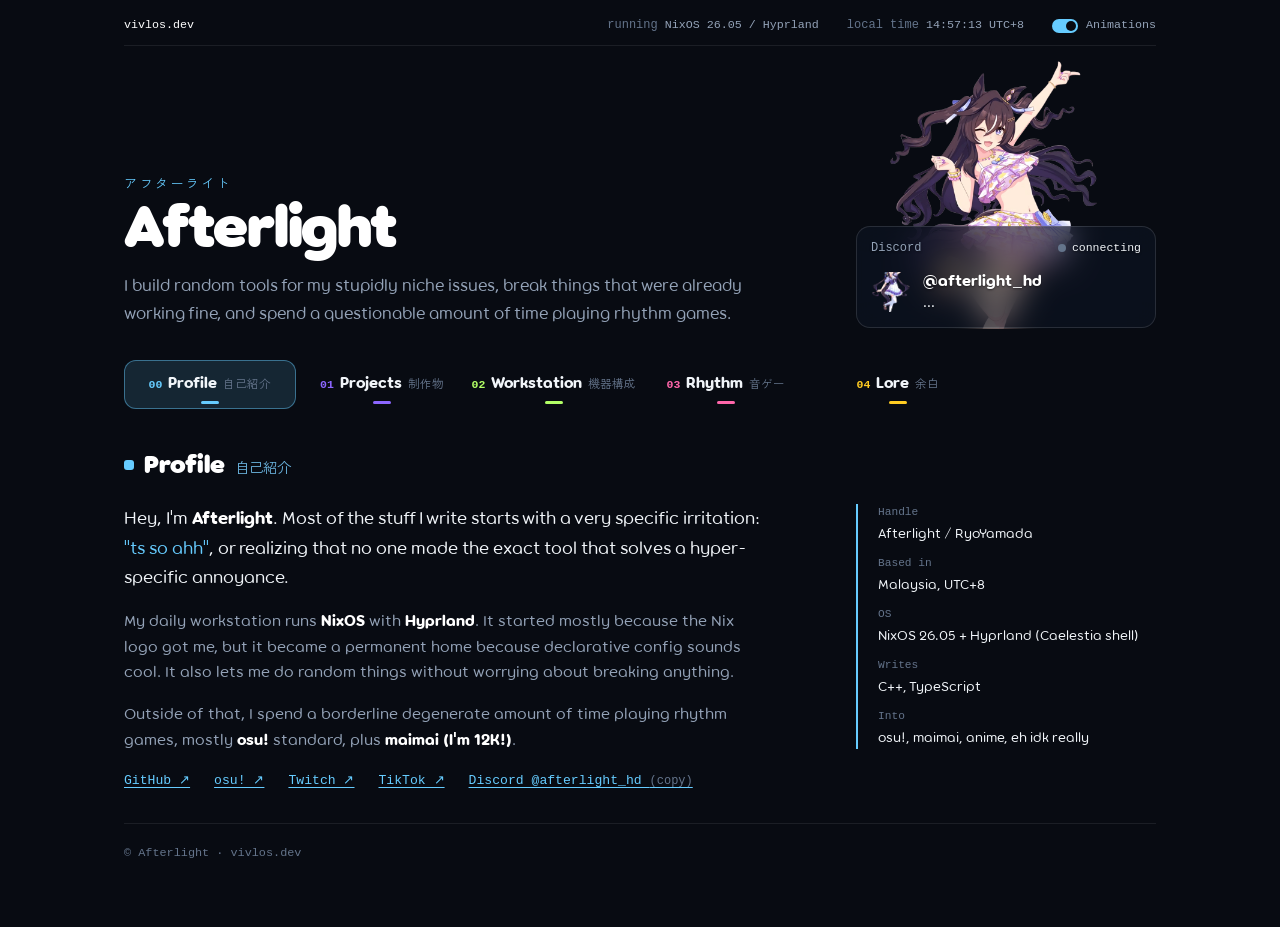
==== commit 56e66f8f: "feat: promote the redesign to the root, link previews, custom 404 - Move preview/ to the root; asset" ====
--- a/index.html
+++ b/index.html
@@ -2,602 +2,345 @@
 <html lang="en">
 <head>
   <meta charset="UTF-8">
-  <meta name="viewport" content="width=device-width, initial-scale=1.0, minimum-scale=1.0, maximum-scale=5.0">
-  <title>Afterlight • vivlos.dev</title>
-  <meta name="description" content="I build stuff, mess around with techs, play way too many rhythm games, and an Arknights enjoyer.">
-  <meta name="theme-color" content="#060911">
-  <link rel="icon" type="image/webp" href="assets/vivlos/casual.webp">
-
-  <!-- OpenGraph / Discord Preview -->
+  <meta name="viewport" content="width=device-width, initial-scale=1.0">
+  <title>Afterlight, vivlos.dev</title>
+  <meta name="description" content="I build random tools for my stupidly niche issues, break things that were already working fine, and spend a questionable amount of time playing rhythm games.">
+  <meta name="theme-color" content="#080b12">
+  <link rel="canonical" href="https://vivlos.dev/">
+
+  <!-- Link previews (Discord, X, etc.). og.jpg is a screenshot of this page's header -->
   <meta property="og:type" content="website">
   <meta property="og:url" content="https://vivlos.dev/">
-  <meta property="og:title" content="Afterlight • vivlos.dev">
-  <meta property="og:description" content="I build stuff, mess around with techs, play way too many rhythm games, and an Arknights enjoyer.">
-  <meta property="og:image" content="https://vivlos.dev/assets/vivlos/casual.webp">
-
-  <!-- Twitter Preview -->
-  <meta property="twitter:card" content="summary_large_image">
-  <meta property="twitter:url" content="https://vivlos.dev/">
-  <meta property="twitter:title" content="Afterlight • vivlos.dev">
-  <meta property="twitter:description" content="I build stuff, mess around with techs, play way too many rhythm games, and an Arknights enjoyer.">
-  <meta property="twitter:image" content="https://vivlos.dev/assets/vivlos/casual.webp">
-
-  <!-- Google Fonts: Zen Kaku Gothic New & Maple Mono -->
+  <meta property="og:site_name" content="vivlos.dev">
+  <meta property="og:title" content="Afterlight">
+  <meta property="og:description" content="I build random tools for my stupidly niche issues, break things that were already working fine, and spend a questionable amount of time playing rhythm games.">
+  <meta property="og:image" content="https://vivlos.dev/assets/og.jpg">
+  <meta property="og:image:width" content="1200">
+  <meta property="og:image:height" content="630">
+  <meta property="og:image:alt" content="The top of vivlos.dev: Afterlight, with Vivlos behind a glass Discord card">
+  <meta name="twitter:card" content="summary_large_image">
+  <link rel="icon" type="image/webp" href="/assets/vivlos/casual.webp">
+
+  <link rel="preload" href="/assets/fonts/TorusPro-Regular.woff2" as="font" type="font/woff2" crossorigin>
+  <link rel="preload" href="/assets/fonts/TorusPro-Heavy.woff2" as="font" type="font/woff2" crossorigin>
   <link rel="preconnect" href="https://fonts.googleapis.com">
   <link rel="preconnect" href="https://fonts.gstatic.com" crossorigin>
-  <link href="https://fonts.googleapis.com/css2?family=Zen+Kaku+Gothic+New:wght@400;500;700;900&display=swap" rel="stylesheet">
-  <link href="https://cdn.jsdelivr.net/npm/@fontsource/maple-mono@5.3.0/500.css" rel="stylesheet">
-  <link href="https://cdn.jsdelivr.net/npm/@fontsource/maple-mono@5.3.0/600.css" rel="stylesheet">
-
-  <link rel="stylesheet" href="style.css">
+  <!-- Zen Kaku only covers the Japanese text Torus lacks. text= subsets it to the
+       exact glyphs on this page (2 tiny files instead of 242, liquidglass fetches
+       every face of a loaded family). Add new Japanese characters here; anything
+       missing (e.g. a Japanese Spotify title) falls back to the system font. -->
+  <link href="https://fonts.googleapis.com/css2?family=Zen+Kaku+Gothic+New:wght@400;700&display=swap&text=%E3%81%84%E3%81%A4%E3%81%A6%E3%81%AB%E3%82%A2%E3%82%A3%E3%82%A4%E3%82%B2%E3%82%B9%E3%82%BF%E3%83%88%E3%83%95%E3%83%96%E3%83%A9%E3%83%AD%E3%83%B4%E3%83%BC%E4%BB%8B%E4%BD%99%E4%BD%9C%E5%88%B6%E5%99%A8%E5%B7%B1%E6%88%90%E6%A7%8B%E6%A9%9F%E7%89%A9%E7%99%BD%E7%B4%B9%E8%87%AA%E8%A8%98%E9%8C%B2%E9%9F%B3" rel="stylesheet">
+
+  <!-- vivlos.dev is served with a 4h browser cache: bump ?v= whenever style.css or app.js change -->
+  <link rel="stylesheet" href="style.css?v=6">
 </head>
 <body>
 
-<div class="app-container">
-
-  <!-- ==========================================================
-       LEFT STAGE: COMPACT STICKY PROFILE & PRESENCE
-       ========================================================== -->
-  <aside class="left-stage">
-
-    <div class="profile-meta-card">
-      <div class="profile-header-top">
-        <div class="profile-avatar-thumb">
-          <img src="assets/vivlos/casual.webp" alt="Afterlight Avatar">
-        </div>
-        <div class="profile-name-group">
-          <h1 class="profile-name">Afterlight</h1>
-          <span class="domain-pill">vivlos.dev</span>
-        </div>
-      </div>
-
-      <p class="profile-tagline">
-        I build stuff, mess around with techs, play way too many rhythm games, and an Arknights enjoyer.
+<div class="site-canvas">
+
+  <div class="top-status-bar">
+    <span>vivlos.dev</span>
+    <span><span class="mono-dim">running</span> NixOS 26.05 / Hyprland</span>
+    <span><span class="mono-dim">local time</span> <span id="clock-display">--:--:--</span> UTC+8</span>
+    <button type="button" class="motion-switch" id="motion-switch" role="switch" aria-checked="false">
+      <span class="switch-track" aria-hidden="true"><span class="switch-thumb"></span></span>
+      Animations
+    </button>
+  </div>
+
+  <!-- LiquidGlass root: the art frame is what the glass card refracts -->
+  <header class="site-masthead" id="masthead">
+    <div class="glass-backing" aria-hidden="true"></div>
+    <img src="/assets/vivlos/summer.webp" alt="" class="vivlos-art" id="vivlos-art">
+
+    <div class="masthead-main">
+      <span class="kana-rubi">アフターライト</span>
+      <h1 class="site-title">Afterlight</h1>
+      <p class="site-manifesto">
+        I build random tools for my stupidly niche issues, break things that were already working fine, and spend a questionable amount of time playing rhythm games.
       </p>
-
-      <!-- Live Discord Presence (Lanyard Sync) -->
-      <div class="presence-box" id="lanyard-card">
-        <div class="presence-header">
-          <div class="discord-user-pill">
-            <span class="status-dot" id="avatar-pip"></span>
-            <span>@afterlight_hd</span>
-          </div>
-          <div class="device-badges" id="device-badges">
-            <span title="Desktop">💻</span>
-          </div>
-        </div>
-
-        <!-- Custom Status -->
-        <div class="presence-status-label" id="discord-custom-status" style="display:none; font-family:var(--font-mono); font-size:0.7rem; color:var(--text-muted);">
-          <span id="custom-emoji">💬</span> <span id="custom-status-val">...</span>
-        </div>
-
-        <!-- Activity / Game / Spotify Body -->
-        <div class="presence-activity-body" id="activity-body">
-          <img class="activity-icon-img" id="activity-icon" src="assets/vivlos/casual.webp" alt="Activity Icon">
-          <div class="activity-text-group">
-            <span class="activity-type-label" id="activity-type">STATUS</span>
-            <span class="activity-title" id="activity-name">osu! gaming</span>
-            <span class="activity-subtitle" id="activity-state">fuck osu! *plays it*</span>
-          </div>
-        </div>
-
-        <!-- Spotify Track Bar -->
-        <div class="spotify-progress-container" id="spotify-progress-wrap" style="display:none;">
-          <div class="spotify-track-bar">
-            <div class="spotify-track-fill" id="spotify-fill"></div>
-          </div>
-          <div class="spotify-time-row">
-            <span id="spotify-cur">0:00</span>
-            <span id="spotify-tot">0:00</span>
-          </div>
-        </div>
-      </div>
-
-      <!-- Jump Navigation -->
-      <nav class="nav-jump-list">
-        <a href="#about" class="nav-jump-item"><span>01 // About</span><span>→</span></a>
-        <a href="#projects" class="nav-jump-item"><span>02 // Repositories</span><span>→</span></a>
-        <a href="#specs" class="nav-jump-item"><span>03 // System & Gear</span><span>→</span></a>
-        <a href="#osu" class="nav-jump-item"><span>04 // osu! Gaming</span><span>→</span></a>
-      </nav>
-
-      <!-- Socials Row -->
-      <div class="socials-bar">
-        <a class="social-link-btn" href="https://github.com/Afterlight0338" target="_blank" rel="noopener" aria-label="GitHub">
-          <svg viewBox="0 0 24 24" fill="currentColor"><path d="M12 2C6.48 2 2 6.58 2 12.25c0 4.53 2.87 8.37 6.84 9.73.5.1.68-.22.68-.49 0-.24-.01-1.02-.01-1.86-2.78.62-3.37-1.22-3.37-1.22-.46-1.19-1.11-1.51-1.11-1.51-.9-.63.07-.62.07-.62 1 .07 1.53 1.05 1.53 1.05.89 1.56 2.34 1.11 2.91.85.09-.66.35-1.11.63-1.37-2.22-.26-4.56-1.14-4.56-5.06 0-1.12.39-2.03 1.03-2.75-.1-.26-.45-1.31.1-2.73 0 0 .84-.28 2.75 1.05a9.3 9.3 0 0 1 5 0c1.91-1.33 2.75-1.05 2.75-1.05.55 1.42.2 2.47.1 2.73.64.72 1.03 1.63 1.03 2.75 0 3.93-2.34 4.79-4.57 5.05.36.32.68.95.68 1.92 0 1.39-.01 2.51-.01 2.85 0 .27.18.6.69.49A10.26 10.26 0 0 0 22 12.25C22 6.58 17.52 2 12 2Z"/></svg>
-        </a>
-        <button class="social-link-btn" onclick="copyDiscordTag()" aria-label="Copy Discord Tag">
-          <svg viewBox="0 0 24 24" fill="currentColor"><path d="M20.3 5.4A17.5 17.5 0 0 0 15.9 4c-.2.4-.5.9-.6 1.3a16.5 16.5 0 0 0-4.8 0A9 9 0 0 0 9.8 4a17.6 17.6 0 0 0-4.4 1.4C2.6 9 1.9 12.5 2.2 16a17.7 17.7 0 0 0 5.3 2.7c.4-.6.8-1.2 1.1-1.9-.6-.2-1.2-.5-1.7-.9l.4-.3c3.3 1.5 6.9 1.5 10.2 0l.4.3c-.5.4-1.1.7-1.7.9.3.7.7 1.3 1.1 1.9a17.6 17.6 0 0 0 5.3-2.7c.4-4-.6-7.5-2.3-10.6ZM9.7 13.9c-1 0-1.8-.9-1.8-2s.8-2 1.8-2 1.8.9 1.8 2-.8 2-1.8 2Zm4.7 0c-1 0-1.8-.9-1.8-2s.8-2 1.8-2 1.8.9 1.8 2-.8 2-1.8 2Z"/></svg>
-        </button>
-        <a class="social-link-btn" href="https://www.twitch.tv/afterlight_" target="_blank" rel="noopener" aria-label="Twitch">
-          <svg viewBox="0 0 24 24" fill="currentColor"><path d="M11.571 4.714h1.715v5.143h-1.715zm4.715 0H18v5.143h-1.714zM6 0L1.714 4.286v15.428h5.143V24l4.286-4.286h3.428L22.286 12V0zm14.571 11.143l-3.428 3.428h-3.429l-3 3v-3H6.857V1.714h13.714z"/></svg>
-        </a>
-        <a class="social-link-btn" href="https://www.tiktok.com/@afterlight_1337" target="_blank" rel="noopener" aria-label="TikTok">
-          <svg viewBox="0 0 24 24" fill="currentColor"><path d="M16.6 5.82a4.28 4.28 0 0 1-3.36-1.5V4h-2.62v13.1a2.7 2.7 0 1 1-2.19-2.66V11.9a5.3 5.3 0 1 0 4.81 5.28V9.4a6.9 6.9 0 0 0 4.36 1.56V8.36c-.34 0-.68-.03-1-.09Z"/></svg>
-        </a>
-        <a class="social-link-btn" href="https://osu.ppy.sh/users/14671577" target="_blank" rel="noopener" aria-label="osu! Profile">
-          <svg viewBox="0 0 24 24" fill="none" stroke="currentColor" stroke-width="2"><circle cx="12" cy="12" r="9"></circle><circle cx="12" cy="12" r="3" fill="currentColor" stroke="none"></circle></svg>
-        </a>
-      </div>
-
-      <!-- Live Clock -->
-      <div class="clock-display">
-        <span>🕒</span>
-        <span id="live-clock-text">--:--:-- UTC+8</span>
-      </div>
     </div>
 
-  </aside>
-
-
-  <!-- ==========================================================
-       RIGHT FEED: 4 UNIFIED COMBINED SECTION CARDS
-       ========================================================== -->
-  <main class="right-feed">
-
-    <!-- SECTION 1: ABOUT (Paired with Casual Vivlos) -->
-    <section class="unified-section-card" id="about">
-      <div class="card-header-flex">
-        <div class="card-title-group">
-          <span class="card-index-label">01 // A Little About Me</span>
-          <h2 class="card-main-title">About & Focus</h2>
-          <p class="card-subtext">Doing some shi, horsing around, playing osu! and Arknights, and whatever else.</p>
-        </div>
-        <div class="section-character-art">
-          <img src="assets/vivlos/casual.webp" alt="Vivlos" width="140" height="185">
-        </div>
-      </div>
-
-      <p class="statement-text">
-        Hey, I'm <strong>Afterlight</strong>. I build shi, mess around with tech, and spend a questionable amount of time playing rhythm games. Most of the things I make starts with "ts so ass im gonna make one my own", or thinking "no one made ts yet"
-      </p>
-      <p class="statement-text">
-        I run NixOS with Hyprland as my daily setup, mostly because larp. It also gives me a very convenient excuse to spend hours tweaking things that were already working perfectly fine.
-      </p>
-      <p class="statement-text">
-        The name vivlos.dev comes from <a href="https://umamusu.wiki/Vivlos" target="_blank" rel="noopener" style="color:var(--accent-cyan); text-decoration:underline;">Vivlos (ヴィブロス)</a> from Umamusume: Pretty Derby. There's no particularly deep meaning behind it, I like Vivlos, I liked the name, and apparently I liked it enough to call the domain vivlos.dev, and i dont even play Uma.
-      </p>
-    </section>
-
-
-    <!-- SECTION 2: FEATURED REPOSITORIES (Paired with Stage Vivlos) -->
-    <section class="unified-section-card" id="projects">
-      <div class="card-header-flex">
-        <div class="card-title-group">
-          <span class="card-index-label">02 // Things I've Made</span>
-          <h2 class="card-main-title">Featured Repositories</h2>
-          <p class="card-subtext">A few projects, configurations, and experiments I've worked on.</p>
-        </div>
-        <div class="section-character-art">
-          <img src="assets/vivlos/stage.webp" alt="Vivlos" width="140" height="185">
-        </div>
-      </div>
-
-      <div class="projects-list">
-        <!-- Project 1 -->
-        <a class="project-row-item" href="https://github.com/Afterlight0338/my-nix-setup" target="_blank" rel="noopener">
-          <div class="project-info-group">
-            <div class="project-title-row">
-              <span class="project-name">my-nix-setup</span>
-              <span class="project-badge">NixOS / Hyprland</span>
-            </div>
-            <p class="project-desc-text">My NixOS configuration, including the Hyprland setup, tablet configuration, hardware rules, and the other bits that make my system mine.</p>
-          </div>
-          <div class="project-action-icon">
-            <svg viewBox="0 0 24 24" width="14" height="14" fill="none" stroke="currentColor" stroke-width="2"><path d="M18 13v6a2 2 0 0 1-2 2H5a2 2 0 0 1-2-2V8a2 2 0 0 1 2-2h6"></path><polyline points="15 3 21 3 21 9"></polyline><line x1="10" y1="14" x2="21" y2="3"></line></svg>
-          </div>
-        </a>
-
-        <!-- Project 2 -->
-        <a class="project-row-item" href="https://github.com/Afterlight0338/osu-skins" target="_blank" rel="noopener">
-          <div class="project-info-group">
-            <div class="project-title-row">
-              <span class="project-name">osu-skins</span>
-              <span class="project-badge">osu!</span>
-            </div>
-            <p class="project-desc-text">A collection of osu! skins I use or have collected, mostly an answer to "skin name?".</p>
-          </div>
-          <div class="project-action-icon">
-            <svg viewBox="0 0 24 24" width="14" height="14" fill="none" stroke="currentColor" stroke-width="2"><path d="M18 13v6a2 2 0 0 1-2 2H5a2 2 0 0 1-2-2V8a2 2 0 0 1 2-2h6"></path><polyline points="15 3 21 3 21 9"></polyline><line x1="10" y1="14" x2="21" y2="3"></line></svg>
-          </div>
-        </a>
-
-        <!-- Project 3 -->
-        <a class="project-row-item" href="https://github.com/Afterlight0338/roxy-fastfetch" target="_blank" rel="noopener">
-          <div class="project-info-group">
-            <div class="project-title-row">
-              <span class="project-name">roxy-fastfetch</span>
-              <span class="project-badge">Fastfetch</span>
-            </div>
-            <p class="project-desc-text">My Fastfetch setup with custom ASCII layouts and hardware information for showing off what is currently running under the hood. Its kinda broken tho so /shrug</p>
-          </div>
-          <div class="project-action-icon">
-            <svg viewBox="0 0 24 24" width="14" height="14" fill="none" stroke="currentColor" stroke-width="2"><path d="M18 13v6a2 2 0 0 1-2 2H5a2 2 0 0 1-2-2V8a2 2 0 0 1 2-2h6"></path><polyline points="15 3 21 3 21 9"></polyline><line x1="10" y1="14" x2="21" y2="3"></line></svg>
-          </div>
-        </a>
-
-        <!-- Project 4 -->
-        <a class="project-row-item" href="https://github.com/Afterlight0338/Afterlight0338.github.io" target="_blank" rel="noopener">
-          <div class="project-info-group">
-            <div class="project-title-row">
-              <span class="project-name">vivlos.dev</span>
-              <span class="project-badge">Web</span>
-            </div>
-            <p class="project-desc-text">The source code for this website. Includes the frontend, Lanyard integration, Cloudflare Worker bits, and the styling used across the site.</p>
-          </div>
-          <div class="project-action-icon">
-            <svg viewBox="0 0 24 24" width="14" height="14" fill="none" stroke="currentColor" stroke-width="2"><path d="M18 13v6a2 2 0 0 1-2 2H5a2 2 0 0 1-2-2V8a2 2 0 0 1 2-2h6"></path><polyline points="15 3 21 3 21 9"></polyline><line x1="10" y1="14" x2="21" y2="3"></line></svg>
-          </div>
-        </a>
-      </div>
-    </section>
-
-
-    <!-- SECTION 3: SYSTEM SETUP & GEAR SPECS (Paired with Summer Vivlos) -->
-    <section class="unified-section-card" id="specs">
-      <div class="card-header-flex">
-        <div class="card-title-group">
-          <span class="card-index-label">03 // The Setup</span>
-          <h2 class="card-main-title">System & Peripherals</h2>
-          <p class="card-subtext">The hardware and software I currently use.</p>
-        </div>
-        <div class="section-character-art">
-          <img src="assets/vivlos/summer.webp" alt="Vivlos" width="140" height="185">
-        </div>
-      </div>
-
-      <div class="specs-split-grid">
-        <!-- Machine Specs -->
-        <div class="spec-category-card">
-          <div class="spec-card-header">
-            <span>Machine & OS</span>
-            <svg viewBox="0 0 24 24" width="16" height="16" fill="none" stroke="currentColor" stroke-width="2"><rect x="2" y="3" width="20" height="14" rx="2" ry="2"></rect><line x1="8" y1="21" x2="16" y2="21"></line><line x1="12" y1="17" x2="12" y2="21"></line></svg>
-          </div>
-          <div class="spec-table">
-            <div class="spec-row">
-              <span class="spec-key">Host Laptop</span>
-              <span class="spec-val cyan">Acer Nitro V 15</span>
-            </div>
-            <div class="spec-row">
-              <span class="spec-key">Processor</span>
-              <span class="spec-val">Ryzen 5 7535HS (6C/12T)</span>
-            </div>
-            <div class="spec-row">
-              <span class="spec-key">Graphics</span>
-              <span class="spec-val">RTX 3050 6GB • AMD Radeon 680M</span>
-            </div>
-            <div class="spec-row">
-              <span class="spec-key">Memory</span>
-              <span class="spec-val">32GB DDR5 4800MHz</span>
-            </div>
-            <div class="spec-row">
-              <span class="spec-key">Operating System</span>
-              <span class="spec-val emerald">NixOS 26.05</span>
-            </div>
-            <div class="spec-row">
-              <span class="spec-key">Compositor</span>
-              <span class="spec-val">Hyprland (Wayland)</span>
-            </div>
-            <div class="spec-row">
-              <span class="spec-key">Display</span>
-              <span class="spec-val gold">AOC 24G11ZE • 240Hz</span>
-            </div>
-          </div>
-        </div>
-
-        <!-- Input & Peripherals Specs -->
-        <div class="spec-category-card">
-          <div class="spec-card-header">
-            <span>Peripherals & Input</span>
-            <svg viewBox="0 0 24 24" width="16" height="16" fill="none" stroke="currentColor" stroke-width="2"><rect x="2" y="4" width="20" height="16" rx="2"></rect><path d="M6 8h.01M10 8h.01M14 8h.01M18 8h.01M8 12h.01M12 12h.01M16 12h.01M7 16h10"></path></svg>
-          </div>
-          <div class="spec-table">
-            <div class="spec-row">
-              <span class="spec-key">Keypad</span>
-              <span class="spec-val gold">SayoDevice K05 HE</span>
-            </div>
-            <div class="spec-row">
-              <span class="spec-key">Trigger Point</span>
-              <span class="spec-val">1.5 mm</span>
-            </div>
-            <div class="spec-row">
-              <span class="spec-key">Rapid Trigger</span>
-              <span class="spec-val">0.2 mm actuation / 0.3 mm release</span>
-            </div>
-            <div class="spec-row">
-              <span class="spec-key">Aiming Tablet</span>
-              <span class="spec-val cyan">Wacom Bamboo CTH-670</span>
-            </div>
-            <div class="spec-row">
-              <span class="spec-key">Tablet Active Area</span>
-              <span class="spec-val">67.67 × 39.39 mm</span>
-            </div>
-            <div class="spec-row">
-              <span class="spec-key">Area Aspect Ratio</span>
-              <span class="spec-val">1.718 : 1</span>
-            </div>
-            <div class="spec-row">
-              <span class="spec-key">Main Keyboard</span>
-              <span class="spec-val">Everglide AE68 PRO</span>
-            </div>
-          </div>
-        </div>
-      </div>
-    </section>
-
-
-    <!-- SECTION 4: OSU! PERFORMANCE (Paired with Racing Vivlos) -->
-    <section class="unified-section-card" id="osu">
-      <div class="card-header-flex">
-        <div class="card-title-group">
-          <span class="card-index-label">04 // Rhythm Games</span>
-          <h2 class="card-main-title">osu! Performance</h2>
-          <p class="card-subtext">Scores, stats, and other.</p>
-        </div>
-        <div class="section-character-art">
-          <img src="assets/vivlos/racing.webp" alt="Vivlos" width="140" height="185">
-        </div>
-      </div>
-
-      <div class="osu-performance-inner">
-        <!-- User Bar -->
-        <div class="osu-user-bar">
-          <div class="osu-profile-tag">
-            <img class="osu-avatar-mini" id="osu-avatar-img" src="https://a.ppy.sh/14671577" alt="osu! Avatar" width="44" height="44" style="width:44px; height:44px; max-width:44px; max-height:44px; border-radius:50%; object-fit:cover; flex-shrink:0;">
-            <div class="osu-user-meta">
-              <div class="osu-user-title-row">
-                <a class="osu-username-text" id="osu-username-display" href="https://osu.ppy.sh/users/14671577" target="_blank" rel="noopener">
-                  RyoYamada
-                  <svg viewBox="0 0 24 24" width="12" height="12" fill="none" stroke="currentColor" stroke-width="2"><path d="M18 13v6a2 2 0 0 1-2 2H5a2 2 0 0 1-2-2V8a2 2 0 0 1 2-2h6"></path><polyline points="15 3 21 3 21 9"></polyline><line x1="10" y1="14" x2="21" y2="3"></line></svg>
-                </a>
-              </div>
-              <div class="osu-user-sub-row">
-                <span class="osu-flag-pill" id="osu-country-flag">🇲🇾 MY #146</span>
-                <span class="osu-level-pill" id="osu-level-pill">Lv. 101</span>
-              </div>
-            </div>
-          </div>
-          <div class="osu-live-status-pill">
-            <span class="status-dot online"></span>
-            <span id="osu-live-tag">STD • LIVE</span>
-          </div>
-        </div>
-
-        <!-- 4 Metrics Tiles -->
-        <div class="osu-metrics-grid">
-          <div class="osu-metric-tile">
-            <span class="metric-label">Global Rank</span>
-            <span class="metric-value rose" id="osu-global-rank">#14,424</span>
-            <span class="metric-sub" id="osu-country-rank-sub">#146 MY</span>
-          </div>
-          <div class="osu-metric-tile">
-            <span class="metric-label">Performance</span>
-            <span class="metric-value cyan" id="osu-pp">8,797 pp</span>
-            <span class="metric-sub">Raw PP</span>
-          </div>
-          <div class="osu-metric-tile">
-            <span class="metric-label">Hit Accuracy</span>
-            <span class="metric-value emerald" id="osu-acc">97.19%</span>
-            <span class="metric-sub">Weighted</span>
-          </div>
-          <div class="osu-metric-tile">
-            <span class="metric-label">Play Count</span>
-            <span class="metric-value gold" id="osu-plays">44,637</span>
-            <span class="metric-sub">Ranked Standard</span>
-          </div>
-        </div>
-
-        <!-- Scores Showcase -->
-        <div class="osu-scores-section">
-          <div class="osu-scores-section-heading">
-            <span>🏆 Top #1 Spotlight</span>
-          </div>
-
-          <!-- Top 1 Banner -->
-          <div id="osu-view-top1">
-            <div class="osu-top1-box" id="osu-top1-link" style="background-image: linear-gradient(180deg, rgba(6, 12, 28, 0.78) 0%, rgba(6, 12, 28, 0.94) 100%), url('https://assets.ppy.sh/beatmaps/2401111/covers/cover.jpg');">
-              <div class="osu-top1-inner">
-                <div class="top1-meta-left">
-                  <!-- Audio Play Button (Unsquished 36x36 Circle) -->
-                  <button class="audio-preview-btn top1-audio-btn" id="osu-top1-play-btn" data-beatmapset-id="2401111" onclick="window.toggleAudioPreview(2401111, this, event)" title="Play Music Preview">
-                    <svg class="play-icon" viewBox="0 0 24 24" fill="currentColor" style="width:16px; height:16px;"><path d="M8 5v14l11-7z"/></svg>
-                    <svg class="pause-icon" viewBox="0 0 24 24" fill="currentColor" style="width:16px; height:16px;"><path d="M6 19h4V5H6v14zm8-14v14h4V5h-4z"/></svg>
-                  </button>
-
-                  <div class="top1-song-info">
-                    <span class="top1-badge-tag">🏆 TOP #1 RECORD</span>
-                    <a class="top1-song-title" id="osu-top1-title" href="https://osu.ppy.sh/beatmaps/5258382" target="_blank" rel="noopener" style="text-decoration:none;">Power of the Dragonflame</a>
-                    <div class="top1-song-artist" id="osu-top1-artist">Rhapsody • <span class="score-diff-highlight">[Uri's Extreme]</span></div>
-                  </div>
-                </div>
-                <div class="top1-meta-right">
-                  <div class="top1-pp-val" id="osu-top1-pp">580.1 pp</div>
-                  <div class="top1-pills-row">
-                    <span class="osu-stat-pill" id="osu-top1-acc">96.21%</span>
-                    <span class="osu-stat-pill" id="osu-top1-combo">1,899x</span>
-                    <span id="osu-top1-mods-wrap"><span class="mod-pill mod-hd">HD</span> <span class="mod-pill mod-hr">HR</span></span>
-                    <span id="osu-top1-rank-wrap"><span class="osu-grade-badge grade-a">A</span></span>
-                  </div>
-                </div>
-              </div>
-            </div>
-          </div>
-
-          <div class="osu-scores-section-heading" style="margin-top: 6px;">
-            <span>📊 Personal Bests (Top 50)</span>
-          </div>
-
-          <!-- Top 50 List: Clean Dark Cards with Framed Thumbnails -->
-          <div class="osu-top5-container" id="osu-top5-items">
-            <!-- Item 1 -->
-            <div class="osu-score-card-item">
-              <span class="score-rank-badge gold">#1</span>
-              <img class="score-cover-thumb" src="https://assets.ppy.sh/beatmaps/2401111/covers/cover.jpg" alt="Cover" width="50" height="32" style="width:50px;height:32px;min-width:50px;max-width:50px;min-height:32px;max-height:32px;object-fit:cover;border-radius:6px;flex-shrink:0;" loading="lazy">
-              <button class="audio-preview-btn" data-beatmapset-id="2401111" onclick="window.toggleAudioPreview(2401111, this, event)" title="Play Music Preview">
-                <svg class="play-icon" viewBox="0 0 24 24" fill="currentColor"><path d="M8 5v14l11-7z"/></svg>
-                <svg class="pause-icon" viewBox="0 0 24 24" fill="currentColor"><path d="M6 19h4V5H6v14zm8-14v14h4V5h-4z"/></svg>
-              </button>
-              <a class="score-main-content-link" href="https://osu.ppy.sh/beatmaps/5258382" target="_blank" rel="noopener">
-                <div class="score-detail-text">
-                  <span class="score-title-text">Power of the Dragonflame</span>
-                  <span class="score-diff-text">Rhapsody • <span class="score-diff-highlight">[Uri's Extreme]</span></span>
-                </div>
-                <div class="score-metric-text">
-                  <span class="score-pp-val">580.1 pp</span>
-                  <div class="score-tags-row">
-                    <span class="score-acc-text">96.21%</span>
-                    <span class="score-combo-text">(1,899x)</span>
-                    <span class="mod-pill mod-hd">HD</span>
-                    <span class="mod-pill mod-hr">HR</span>
-                    <span class="osu-grade-badge grade-a">A</span>
-                  </div>
-                </div>
-              </a>
-            </div>
-
-            <!-- Item 2 -->
-            <div class="osu-score-card-item">
-              <span class="score-rank-badge silver">#2</span>
-              <img class="score-cover-thumb" src="https://assets.ppy.sh/beatmaps/2310753/covers/cover.jpg" alt="Cover" width="50" height="32" style="width:50px;height:32px;min-width:50px;max-width:50px;min-height:32px;max-height:32px;object-fit:cover;border-radius:6px;flex-shrink:0;" loading="lazy">
-              <button class="audio-preview-btn" data-beatmapset-id="2310753" onclick="window.toggleAudioPreview(2310753, this, event)" title="Play Music Preview">
-                <svg class="play-icon" viewBox="0 0 24 24" fill="currentColor"><path d="M8 5v14l11-7z"/></svg>
-                <svg class="pause-icon" viewBox="0 0 24 24" fill="currentColor"><path d="M6 19h4V5H6v14zm8-14v14h4V5h-4z"/></svg>
-              </button>
-              <a class="score-main-content-link" href="https://osu.ppy.sh/beatmaps/5141310" target="_blank" rel="noopener">
-                <div class="score-detail-text">
-                  <span class="score-title-text">Sidetracked Day (Short Ver.)</span>
-                  <span class="score-diff-text">VINXIS • <span class="score-diff-highlight">[-Tynamo's Resolution]</span></span>
-                </div>
-                <div class="score-metric-text">
-                  <span class="score-pp-val">504.1 pp</span>
-                  <div class="score-tags-row">
-                    <span class="score-acc-text">96.52%</span>
-                    <span class="score-combo-text">(375x)</span>
-                    <span class="mod-pill mod-hd">HD</span>
-                    <span class="mod-pill mod-hr">HR</span>
-                    <span class="osu-grade-badge grade-a">A</span>
-                  </div>
-                </div>
-              </a>
-            </div>
-
-            <!-- Item 3 -->
-            <div class="osu-score-card-item">
-              <span class="score-rank-badge bronze">#3</span>
-              <img class="score-cover-thumb" src="https://assets.ppy.sh/beatmaps/2341780/covers/cover.jpg" alt="Cover" width="50" height="32" style="width:50px;height:32px;min-width:50px;max-width:50px;min-height:32px;max-height:32px;object-fit:cover;border-radius:6px;flex-shrink:0;" loading="lazy">
-              <button class="audio-preview-btn" data-beatmapset-id="2341780" onclick="window.toggleAudioPreview(2341780, this, event)" title="Play Music Preview">
-                <svg class="play-icon" viewBox="0 0 24 24" fill="currentColor"><path d="M8 5v14l11-7z"/></svg>
-                <svg class="pause-icon" viewBox="0 0 24 24" fill="currentColor"><path d="M6 19h4V5H6v14zm8-14v14h4V5h-4z"/></svg>
-              </button>
-              <a class="score-main-content-link" href="https://osu.ppy.sh/beatmaps/5061151" target="_blank" rel="noopener">
-                <div class="score-detail-text">
-                  <span class="score-title-text">Green Greens</span>
-                  <span class="score-diff-text">Jun Ishikawa • <span class="score-diff-highlight">[Mekadon's Super Ability]</span></span>
-                </div>
-                <div class="score-metric-text">
-                  <span class="score-pp-val">482.0 pp</span>
-                  <div class="score-tags-row">
-                    <span class="score-acc-text">99.09%</span>
-                    <span class="score-combo-text">(512x)</span>
-                    <span class="mod-pill mod-hd">HD</span>
-                    <span class="mod-pill mod-hr">HR</span>
-                    <span class="osu-grade-badge grade-sh">SH</span>
-                  </div>
-                </div>
-              </a>
-            </div>
-
-            <!-- Item 4 -->
-            <div class="osu-score-card-item">
-              <span class="score-rank-badge">#4</span>
-              <img class="score-cover-thumb" src="https://assets.ppy.sh/beatmaps/983911/covers/cover.jpg" alt="Cover" width="50" height="32" style="width:50px;height:32px;min-width:50px;max-width:50px;min-height:32px;max-height:32px;object-fit:cover;border-radius:6px;flex-shrink:0;" loading="lazy">
-              <button class="audio-preview-btn" data-beatmapset-id="983911" onclick="window.toggleAudioPreview(983911, this, event)" title="Play Music Preview">
-                <svg class="play-icon" viewBox="0 0 24 24" fill="currentColor"><path d="M8 5v14l11-7z"/></svg>
-                <svg class="pause-icon" viewBox="0 0 24 24" fill="currentColor"><path d="M6 19h4V5H6v14zm8-14v14h4V5h-4z"/></svg>
-              </button>
-              <a class="score-main-content-link" href="https://osu.ppy.sh/beatmaps/2084862" target="_blank" rel="noopener">
-                <div class="score-detail-text">
-                  <span class="score-title-text">Bass Slut (Original Mix)</span>
-                  <span class="score-diff-text">S3RL • <span class="score-diff-highlight">[Intense Ecstasy]</span></span>
-                </div>
-                <div class="score-metric-text">
-                  <span class="score-pp-val">478.7 pp</span>
-                  <div class="score-tags-row">
-                    <span class="score-acc-text">97.63%</span>
-                    <span class="score-combo-text">(562x)</span>
-                    <span class="mod-pill mod-hd">HD</span>
-                    <span class="mod-pill mod-hr">HR</span>
-                    <span class="osu-grade-badge grade-sh">SH</span>
-                  </div>
-                </div>
-              </a>
-            </div>
-
-            <!-- Item 5 -->
-            <div class="osu-score-card-item">
-              <span class="score-rank-badge">#5</span>
-              <img class="score-cover-thumb" src="https://assets.ppy.sh/beatmaps/2310753/covers/cover.jpg" alt="Cover" width="50" height="32" style="width:50px;height:32px;min-width:50px;max-width:50px;min-height:32px;max-height:32px;object-fit:cover;border-radius:6px;flex-shrink:0;" loading="lazy">
-              <button class="audio-preview-btn" data-beatmapset-id="2310753" onclick="window.toggleAudioPreview(2310753, this, event)" title="Play Music Preview">
-                <svg class="play-icon" viewBox="0 0 24 24" fill="currentColor"><path d="M8 5v14l11-7z"/></svg>
-                <svg class="pause-icon" viewBox="0 0 24 24" fill="currentColor"><path d="M6 19h4V5H6v14zm8-14v14h4V5h-4z"/></svg>
-              </button>
-              <a class="score-main-content-link" href="https://osu.ppy.sh/beatmaps/4943355" target="_blank" rel="noopener">
-                <div class="score-detail-text">
-                  <span class="score-title-text">Sidetracked Day (Short Ver.)</span>
-                  <span class="score-diff-text">VINXIS • <span class="score-diff-highlight">[Lost]</span></span>
-                </div>
-                <div class="score-metric-text">
-                  <span class="score-pp-val">470.5 pp</span>
-                  <div class="score-tags-row">
-                    <span class="score-acc-text">97.04%</span>
-                    <span class="score-combo-text">(734x)</span>
-                    <span class="mod-pill mod-hd">HD</span>
-                    <span class="mod-pill mod-hr">HR</span>
-                    <span class="osu-grade-badge grade-a">A</span>
-                  </div>
-                </div>
-              </a>
-            </div>
-          </div>
-
-          <!-- Expand / Collapse Button Container -->
-          <div id="osu-expand-container">
-            <div class="osu-expand-btn-wrap">
-              <button class="osu-expand-btn" onclick="window.toggleScoresExpand()">
-                <span>View All Top 50 Plays</span>
-                <svg viewBox="0 0 24 24" fill="none" stroke="currentColor" stroke-width="2.5"><polyline points="6 9 12 15 18 9"></polyline></svg>
-              </button>
-            </div>
-          </div>
-        </div>
-        </div>
-      </div>
-    </section>
-
-    <!-- Footer -->
-    <footer class="site-footer">
-      <span>© Afterlight • vivlos.dev</span>
-      <div class="footer-gateway-status">
-        <span class="status-dot online" id="lanyard-ping-dot"></span>
-        <span id="lanyard-status-note">Gateway Connected</span>
-      </div>
-    </footer>
+    <aside class="presence glass" id="lanyard-panel" aria-label="Discord presence">
+      <div class="presence-head">
+        <span class="mono-dim">Discord</span>
+        <span class="presence-status" id="presence-badge"><span class="status-dot" id="lanyard-pip"></span><span id="presence-text">connecting</span></span>
+      </div>
+      <div class="presence-body">
+        <img src="/assets/vivlos/casual.webp" alt="" class="avatar-small" width="40" height="40">
+        <div class="presence-meta">
+          <div class="activity-title-text" id="sidecar-activity-title">@afterlight_hd</div>
+          <div class="activity-sub-text" id="sidecar-activity-desc">…</div>
+        </div>
+      </div>
+      <div class="presence-spotify" id="sidecar-spotify" hidden>
+        <div class="spotify-info-row">
+          <span>Spotify</span>
+          <span id="spotify-time">0:00 / 0:00</span>
+        </div>
+        <div class="spotify-bar-track"><div class="spotify-bar-fill" id="spotify-fill"></div></div>
+      </div>
+    </aside>
+  </header>
+
+  <nav class="archive-nav" id="archive-nav" aria-label="Sections">
+    <div class="glass-backing" aria-hidden="true"></div>
+    <a href="#about" class="nav-tab"><span class="tab-num">00</span> Profile <span class="tab-kanji">自己紹介</span></a>
+    <a href="#projects" class="nav-tab"><span class="tab-num">01</span> Projects <span class="tab-kanji">制作物</span></a>
+    <a href="#workstation" class="nav-tab"><span class="tab-num">02</span> Workstation <span class="tab-kanji">機器構成</span></a>
+    <a href="#rhythm" class="nav-tab"><span class="tab-num">03</span> Rhythm <span class="tab-kanji">音ゲー</span></a>
+    <a href="#lore" class="nav-tab"><span class="tab-num">04</span> Lore <span class="tab-kanji">余白</span></a>
+    <span class="tab-lens glass" id="tab-lens" aria-hidden="true"></span>
+  </nav>
+
+  <main class="content-stream">
+
+    <!-- 00 PROFILE -->
+    <section class="archive-section" id="about">
+      <h2 class="section-heading">Profile <span class="kanji-sub">自己紹介</span></h2>
+
+      <div class="narrative-grid">
+        <div class="narrative-prose">
+          <p class="lead-text">
+            Hey, I'm <strong>Afterlight</strong>. Most of the stuff I write starts with a very specific irritation: <em>"ts so ahh"</em>, or realizing that no one made the exact tool that solves a hyper-specific annoyance.
+          </p>
+          <p>
+            My daily workstation runs <strong>NixOS</strong> with <strong>Hyprland</strong>. It started mostly because the Nix logo got me, but it became a permanent home because declarative config sounds cool. It also lets me do random things without worrying about breaking anything.
+          </p>
+          <p>
+            Outside of that, I spend a borderline degenerate amount of time playing rhythm games, mostly <strong>osu!</strong> standard, plus <strong>maimai (I'm 12K!)</strong>.
+          </p>
+
+          <p class="links-row">
+            <a href="https://github.com/Afterlight0338" target="_blank" rel="noopener">GitHub ↗</a>
+            <a href="https://osu.ppy.sh/users/14671577" target="_blank" rel="noopener">osu! ↗</a>
+            <a href="https://www.twitch.tv/afterlight_" target="_blank" rel="noopener">Twitch ↗</a>
+            <a href="https://www.tiktok.com/@afterlight_1337" target="_blank" rel="noopener">TikTok ↗</a>
+            <button type="button" class="link-btn" onclick="copyDiscord()">Discord @afterlight_hd <span class="mono-dim">(copy)</span></button>
+          </p>
+        </div>
+
+        <dl class="data-pair-list">
+          <div class="data-pair"><dt>Handle</dt><dd>Afterlight / RyoYamada</dd></div>
+          <div class="data-pair"><dt>Based in</dt><dd>Malaysia, UTC+8</dd></div>
+          <div class="data-pair"><dt>OS</dt><dd>NixOS 26.05 + Hyprland (Caelestia shell)</dd></div>
+          <div class="data-pair"><dt>Writes</dt><dd>C++, TypeScript</dd></div>
+          <div class="data-pair"><dt>Into</dt><dd>osu!, maimai, anime, eh idk really</dd></div>
+        </dl>
+      </div>
+    </section>
+
+    <!-- 01 PROJECTS -->
+    <section class="archive-section" id="projects">
+      <h2 class="section-heading">Projects <span class="kanji-sub">制作物</span></h2>
+
+      <div class="projects-dossier">
+        <article class="project-entry">
+          <div class="entry-meta-col">
+            <span class="entry-num">01</span>
+            <span class="entry-status" data-state="live">Live</span>
+            <span class="entry-stack">TypeScript · Canvas · Web Audio</span>
+            <a href="https://hitsound.vivlos.dev/" target="_blank" rel="noopener">hitsound.vivlos.dev ↗</a>
+            <a href="https://github.com/Afterlight0338/hitsound-studio" target="_blank" rel="noopener">Repository ↗</a>
+          </div>
+          <div class="entry-body-col">
+            <h3 class="entry-title">Hitsound Studio</h3>
+            <p class="entry-tagline">An FL Studio-style hitsound editor for osu! mappers, in the browser. (if you think hard enough, this is also basically a watered-down FL Studio web clone)</p>
+            <div class="story-block">
+              <h4 class="story-label">The problem</h4>
+              <p>Hitsounding in osu! means juggling sample sets, additions, volumes and custom indices across hundreds of timing lines. The usual workaround is a dummy 18-key mania diff in Mapping Tools, which says mappers want lanes; the workflow just isn't there.</p>
+            </div>
+            <div class="story-block">
+              <h4 class="story-label">What it does</h4>
+              <p>A channel-rack of lanes, each bound to a sample set, addition, index and volume, over a waveform with BPM-snapped grid and ghost notes from your other diffs. Exports a clean <code>[Hitsounds]</code> diff and can copy hitsounds into the mapset without touching slider velocity. Runs entirely client-side.</p>
+            </div>
+          </div>
+        </article>
+
+        <article class="project-entry">
+          <div class="entry-meta-col">
+            <span class="entry-num">02</span>
+            <span class="entry-status" data-state="live">Live</span>
+            <span class="entry-stack">TypeScript · Canvas · Vite</span>
+            <a href="https://steal.vivlos.dev/" target="_blank" rel="noopener">steal.vivlos.dev ↗</a>
+            <a href="https://github.com/Afterlight0338/steal-framework" target="_blank" rel="noopener">Repository ↗</a>
+          </div>
+          <div class="entry-body-col">
+            <h3 class="entry-title">steal-framework</h3>
+            <p class="entry-tagline">Checks whether an osu! map was stolen from another map of the same song.</p>
+            <div class="story-block">
+              <h4 class="story-label">How it works</h4>
+              <p>Give it a map link, ID or <code>.osz</code>. It pulls every other map of that song from the Hinamizawa mirror and compares rhythm timing, object positions and slider shapes, including flipped, rotated and shifted copies, then points at the exact stretches that match, on a playfield overlay you can scrub through.</p>
+            </div>
+          </div>
+        </article>
+
+        <article class="project-entry">
+          <div class="entry-meta-col">
+            <span class="entry-num">03</span>
+            <span class="entry-status" data-state="live">Live</span>
+            <span class="entry-stack">React · TypeScript · Cloudflare Workers + D1</span>
+            <a href="https://gacha.vivlos.dev/" target="_blank" rel="noopener">gacha.vivlos.dev ↗</a>
+            <a href="https://github.com/Afterlight0338/osu-beatmap-gacha" target="_blank" rel="noopener">Repository ↗</a>
+          </div>
+          <div class="entry-body-col">
+            <h3 class="entry-title">osu! Beatmap Gacha</h3>
+            <p class="entry-tagline">A gacha game where you pull osu! beatmaps instead of characters.</p>
+            <div class="story-block">
+              <p>Log in with your osu! account, summon beatmaps as collectible cards, keep a collection. Made for fun, a friend asked for it.</p>
+            </div>
+          </div>
+        </article>
+
+        <article class="project-entry">
+          <div class="entry-meta-col">
+            <span class="entry-num">04</span>
+            <span class="entry-status" data-state="ongoing">Work in progress</span>
+            <span class="entry-stack">C · AT32F405 · WebHID</span>
+            <a href="https://github.com/Afterlight0338/re-fun60-ultra-tmr" target="_blank" rel="noopener">Repository ↗</a>
+          </div>
+          <div class="entry-body-col">
+            <h3 class="entry-title">re-fun60-ultra-tmr</h3>
+            <p class="entry-tagline">My own firmware and web driver for the MonsGeek FUN60 Ultra TMR, written after taking the stock one apart.</p>
+            <div class="story-block">
+              <h4 class="story-label">The problem</h4>
+              <p>With mechanical switches in this board, hard taps type the letter twice. The debounce slider in MonsGeek's app does nothing, there's no fixed firmware, and their web driver barely works on Linux.</p>
+            </div>
+            <div class="story-block">
+              <h4 class="story-label">What it does</h4>
+              <p>Reports a press the moment the contact closes, but only reports the release after it has stayed open for 8&nbsp;ms. Stock did 13 to 165 doubles per test run, this does 0 in 121 hard taps. It also does typing over USB and 2.4G, the Fn layer, per-key RGB and settings saved on the board, and comes with FUN60 Studio, a web driver to remap and tune it. Sleep and Bluetooth aren't done yet.</p>
+            </div>
+          </div>
+        </article>
+
+        <article class="project-entry">
+          <div class="entry-meta-col">
+            <span class="entry-num">05</span>
+            <span class="entry-status">Archive</span>
+            <span class="entry-stack">.osk</span>
+            <a href="https://github.com/Afterlight0338/osu-skins" target="_blank" rel="noopener">Repository ↗</a>
+          </div>
+          <div class="entry-body-col">
+            <h3 class="entry-title">osu-skins</h3>
+            <p class="entry-tagline">The osu! skins I use, mix and keep around, downloadable as .osk.</p>
+          </div>
+        </article>
+
+      </div>
+    </section>
+
+    <!-- 02 WORKSTATION -->
+    <section class="archive-section" id="workstation">
+      <h2 class="section-heading">Workstation <span class="kanji-sub">機器構成</span></h2>
+
+      <div class="specs-composite-grid">
+        <table class="spec-table">
+          <caption>Machine</caption>
+          <tbody>
+            <tr><th scope="row">Laptop</th><td>Acer Nitro V 15</td></tr>
+            <tr><th scope="row">CPU</th><td>AMD Ryzen 5 7535HS (6C/12T)</td></tr>
+            <tr><th scope="row">GPU</th><td>NVIDIA RTX 3050 6GB</td></tr>
+            <tr><th scope="row">Memory</th><td>32GB DDR5 4800MHz</td></tr>
+            <tr><th scope="row">OS</th><td>NixOS 26.05</td></tr>
+            <tr><th scope="row">Compositor</th><td>Hyprland (Wayland)</td></tr>
+            <tr><th scope="row">Monitor</th><td>AOC 24G11ZE, 240Hz</td></tr>
+          </tbody>
+        </table>
+
+        <table class="spec-table">
+          <caption>Input</caption>
+          <tbody>
+            <tr><th scope="row">Keypad</th><td>SayoDevice K05 HE</td></tr>
+            <tr><th scope="row">Actuation</th><td>1.5 mm press / 0.3 mm release</td></tr>
+            <tr><th scope="row">Rapid trigger</th><td>0.2 mm press / 0.4 mm release</td></tr>
+            <tr><th scope="row">Tablet</th><td>Wacom Bamboo CTH-670</td></tr>
+            <tr><th scope="row">Tablet area</th><td>67.67 × 39.39 mm</td></tr>
+            <tr><th scope="row">Area ratio</th><td>1.718 : 1</td></tr>
+            <tr><th scope="row">Keyboards</th><td>HyperX Alloy Origins (Red) · Everglide AE68 PRO</td></tr>
+          </tbody>
+        </table>
+      </div>
+    </section>
+
+    <!-- 03 RHYTHM -->
+    <section class="archive-section" id="rhythm">
+      <h2 class="section-heading">Rhythm <span class="kanji-sub">音ゲー記録</span></h2>
+
+      <div class="rhythm-profile-strip">
+        <div class="player-identity">
+          <img src="https://a.ppy.sh/14671577" alt="" class="player-avatar" width="44" height="44">
+          <div>
+            <a href="https://osu.ppy.sh/users/14671577" target="_blank" rel="noopener" class="player-name">RyoYamada</a>
+            <div class="mono-dim">osu! standard · <span id="osu-level">Lv 101</span></div>
+          </div>
+        </div>
+
+        <dl class="player-stats-row">
+          <div class="stat-unit"><dt>Global</dt><dd id="osu-rank">…</dd></div>
+          <div class="stat-unit"><dt>Malaysia</dt><dd id="osu-country">…</dd></div>
+          <div class="stat-unit"><dt>pp</dt><dd id="osu-pp">…</dd></div>
+          <div class="stat-unit"><dt>Accuracy</dt><dd id="osu-acc">…</dd></div>
+          <div class="stat-unit"><dt>Plays</dt><dd id="osu-plays">…</dd></div>
+        </dl>
+      </div>
+
+      <div class="table-container">
+        <table class="scores-ledger">
+          <caption>Top plays<span class="mono-dim">, press ▶ for the song preview</span></caption>
+          <thead>
+            <tr>
+              <th class="col-rank">#</th>
+              <th class="col-play"><span class="visually-hidden">Preview</span></th>
+              <th>Beatmap</th>
+              <th class="num">pp</th>
+              <th class="num">Acc</th>
+              <th class="num col-combo">Combo</th>
+              <th class="col-mods">Mods</th>
+              <th class="col-grade">Grade</th>
+            </tr>
+          </thead>
+          <tbody id="scores-tbody">
+            <tr><td colspan="8" class="table-msg">Loading scores…</td></tr>
+          </tbody>
+        </table>
+        <button type="button" class="expand-table-btn" id="expand-scores-btn" onclick="toggleScoreTable()" aria-expanded="false">Show all 50</button>
+      </div>
+    </section>
+
+    <!-- 04 LORE -->
+    <section class="archive-section" id="lore">
+      <h2 class="section-heading">Lore <span class="kanji-sub">ヴィブロスについて</span></h2>
+
+      <div class="lore-grid">
+        <div class="lore-narrative">
+          <h3 class="lore-title">Why vivlos.dev?</h3>
+          <p>
+            The name comes from <a href="https://umamusu.wiki/Vivlos" target="_blank" rel="noopener">Vivlos (ヴィブロス)</a> from Umamusume: Pretty Derby. There's no deep meaning behind it: I like Vivlos, I liked the name, and apparently I liked it enough to call the domain vivlos.dev, and I don't even play Uma.
+          </p>
+
+          <h4 class="colophon-title">Colophon</h4>
+          <ul class="colophon-list">
+            <li>Set in Torus Pro (osu!'s typeface) and Maple Mono. Colours are osu!lazer's own palette.</li>
+            <li>Static files on GitHub Pages; a Cloudflare Worker proxies the osu! API, Lanyard provides Discord presence.</li>
+            <li>Glass by <a href="https://github.com/ybouane/liquidglass" target="_blank" rel="noopener">liquidglass</a> (WebGL). Otherwise no frameworks, no trackers, hand-written HTML and CSS.</li>
+          </ul>
+        </div>
+
+        <figure class="editorial-plate">
+          <img src="/assets/vivlos/stage.webp" alt="Vivlos in her stage outfit" class="plate-image" loading="lazy">
+          <figcaption>Vivlos, stage outfit, the site's namesake.</figcaption>
+        </figure>
+      </div>
+    </section>
 
   </main>
 
+  <footer class="site-footer">© Afterlight · vivlos.dev</footer>
+
 </div>
 
-<!-- Toast Popup -->
-<div id="toast-box" class="toast-popup">Copied to clipboard</div>
-
-<!-- Scripts -->
-<script>
-  window.VIVLOS_AVATAR_SRC = 'assets/vivlos/casual.webp';
-</script>
-<script src="js/vivlos.js" defer></script>
-<script src="js/lanyard.js" defer></script>
-<script src="js/osu.js" defer></script>
-
+<div id="toast" class="toast-indicator" role="status" aria-live="polite"></div>
+
+<script src="app.js?v=6"></script>
 </body>
 </html>
--- a/style.css
+++ b/style.css
@@ -1,29 +1,75 @@
-/* ===== VIVLOS.DEV - STYLE 1: 4 UNIFIED SECTION CARDS ===== */
+/* ============================================================
+   DIRECTION D: PERSONAL DIGITAL WORLD (個人電脳領域)
+   Rules over boxes. Each tab owns one osu!lazer colour (--accent).
+   Glass (liquidglass/WebGL) on two things only: the Discord card
+   and the tab lens. Motion only under [data-motion="on"].
+   ============================================================ */
+
+@font-face { font-family: 'Torus Pro'; src: url('/assets/fonts/TorusPro-Regular.woff2') format('woff2'); font-weight: 400; font-display: swap; }
+@font-face { font-family: 'Torus Pro'; src: url('/assets/fonts/TorusPro-SemiBold.woff2') format('woff2'); font-weight: 600; font-display: swap; }
+@font-face { font-family: 'Torus Pro'; src: url('/assets/fonts/TorusPro-Bold.woff2') format('woff2'); font-weight: 700; font-display: swap; }
+@font-face { font-family: 'Torus Pro'; src: url('/assets/fonts/TorusPro-Heavy.woff2') format('woff2'); font-weight: 900; font-display: swap; }
+/* Absolute URLs on purpose: liquidglass resolves font URLs against the page,
+   so fontsource's relative ./files/ paths 404 inside the glass */
+@font-face { font-family: 'Maple Mono'; src: url('https://cdn.jsdelivr.net/npm/@fontsource/maple-mono@5.3.0/files/maple-mono-latin-500-normal.woff2') format('woff2'); font-weight: 500; font-display: swap; }
+@font-face { font-family: 'Maple Mono'; src: url('https://cdn.jsdelivr.net/npm/@fontsource/maple-mono@5.3.0/files/maple-mono-latin-600-normal.woff2') format('woff2'); font-weight: 600; font-display: swap; }
+
+/* Registered so tab changes can interpolate the colour */
+@property --accent {
+  syntax: '<color>';
+  inherits: true;
+  initial-value: #66ccff;
+}
+
 :root {
-  --bg-main: #060911;
-  --bg-surface: #0b101c;
-  --bg-card: rgba(14, 21, 37, 0.65);
-  --bg-card-hover: rgba(20, 30, 52, 0.85);
-  --border-subtle: rgba(255, 255, 255, 0.08);
-  --border-focus: rgba(6, 182, 212, 0.4);
-  --border-gold: rgba(251, 191, 36, 0.35);
-
-  --accent-cyan: #06b6d4;
-  --accent-cyan-light: #38bdf8;
-  --accent-cyan-glow: rgba(6, 182, 212, 0.12);
-  --accent-gold: #fbbf24;
-  --accent-gold-glow: rgba(251, 191, 36, 0.12);
-  --accent-emerald: #10b981;
-  --accent-rose: #f43f5e;
-  --accent-violet: #a78bfa;
-
-  --text-primary: #f8fafc;
+  /* osu!lazer OsuColour */
+  --osu-blue: #66ccff;
+  --osu-purple: #8c66ff;
+  --osu-lime: #b2ff66;
+  --osu-pink: #ff66aa;
+  --osu-yellow: #ffcc22;
+  --osu-red: #ff6666;
+
+  /* osu!lazer OsuColour.ForRank */
+  --rank-ss: #de31ae;
+  --rank-s: #02b5c3;
+  --rank-a: #88da20;
+  --rank-b: #e3b130;
+  --rank-c: #ff8e5d;
+  --rank-d: #ff5a5a;
+
+  --accent: var(--osu-blue);
+
+  --bg-canvas: #080b12;
+  --bg-surface: #0e1422;
+  --bg-surface-elevated: #141c2e;
+
+  --border-hairline: rgba(255, 255, 255, 0.08);
+  --border-medium: rgba(255, 255, 255, 0.16);
+
+  --text-main: #f1f5f9;
   --text-secondary: #94a3b8;
-  --text-muted: #64748b;
-
-  --font-sans: 'Zen Kaku Gothic New', -apple-system, BlinkMacSystemFont, 'Segoe UI', Roboto, sans-serif;
-  --font-mono: 'Maple Mono', ui-monospace, SFMono-Regular, Menlo, Monaco, Consolas, monospace;
-}
+  --text-dim: #64748b;
+  --text-bright: #ffffff;
+
+  /* Discord status (semantic, not accents) */
+  --status-online: #10b981;
+  --status-idle: #fbbf24;
+  --status-dnd: #f43f5e;
+
+  --font-sans: 'Torus Pro', 'Zen Kaku Gothic New', system-ui, sans-serif;
+  --font-mono: 'Maple Mono', ui-monospace, SFMono-Regular, Menlo, Consolas, monospace;
+
+  --radius-xs: 2px;
+  --radius-sm: 4px;
+  --radius-glass: 14px;
+}
+
+html[data-tab="about"]       { --accent: var(--osu-blue); }
+html[data-tab="projects"]    { --accent: var(--osu-purple); }
+html[data-tab="workstation"] { --accent: var(--osu-lime); }
+html[data-tab="rhythm"]      { --accent: var(--osu-pink); }
+html[data-tab="lore"]        { --accent: var(--osu-yellow); }
 
 *, *::before, *::after {
   box-sizing: border-box;
@@ -31,1236 +77,1025 @@
   padding: 0;
 }
 
-html {
-  scroll-behavior: smooth;
-  color-scheme: dark;
-}
+html { color-scheme: dark; }
 
 body {
-  background-color: var(--bg-main);
-  background-image: 
-    radial-gradient(ellipse at 15% 10%, rgba(6, 182, 212, 0.07) 0%, transparent 60%),
-    radial-gradient(ellipse at 85% 85%, rgba(251, 191, 36, 0.04) 0%, transparent 60%);
-  background-attachment: fixed;
-  color: var(--text-primary);
+  background-color: var(--bg-canvas);
+  color: var(--text-main);
   font-family: var(--font-sans);
+  font-size: 16px;
   line-height: 1.6;
-  min-height: 100vh;
   -webkit-font-smoothing: antialiased;
 }
 
-/* Scrollbar */
-::-webkit-scrollbar {
-  width: 6px;
-}
-::-webkit-scrollbar-track {
-  background: var(--bg-main);
-}
-::-webkit-scrollbar-thumb {
-  background: rgba(255, 255, 255, 0.12);
-  border-radius: 3px;
-}
-::-webkit-scrollbar-thumb:hover {
-  background: var(--accent-cyan);
-}
-
-/* Master Layout Container */
-.app-container {
-  max-width: 1320px;
+::selection { background: color-mix(in oklab, var(--accent) 40%, transparent); }
+
+a { color: var(--accent); text-underline-offset: 3px; }
+a:hover { color: var(--text-bright); }
+
+a:focus-visible, button:focus-visible {
+  outline: 2px solid var(--accent);
+  outline-offset: 2px;
+}
+
+code {
+  font-family: var(--font-mono);
+  font-size: 0.82em;
+  color: var(--text-main);
+}
+
+.mono-dim {
+  font-family: var(--font-mono);
+  font-size: 0.75rem;
+  color: var(--text-dim);
+}
+
+.visually-hidden {
+  position: absolute;
+  width: 1px;
+  height: 1px;
+  overflow: hidden;
+  clip-path: inset(50%);
+  white-space: nowrap;
+}
+
+.site-canvas {
+  max-width: 1080px;
   margin: 0 auto;
-  padding: 40px 24px;
+  padding: 16px 24px 64px;
+  overflow-x: clip; /* glass backings overhang the 16px phone gutter; on body Chromium ignores clip */
+  display: flex;
+  flex-direction: column;
+  gap: 32px;
+}
+
+/* ============================================================
+   STATUS RAIL + ANIMATIONS SWITCH
+   ============================================================ */
+.top-status-bar {
+  display: flex;
+  flex-wrap: wrap;
+  align-items: center;
+  gap: 4px 28px;
+  padding-bottom: 10px;
+  border-bottom: 1px solid var(--border-hairline);
+  font-family: var(--font-mono);
+  font-size: 0.73rem;
+  color: var(--text-secondary);
+}
+
+.top-status-bar > :first-child {
+  color: var(--text-bright);
+  margin-right: auto;
+}
+
+.motion-switch {
+  display: inline-flex;
+  align-items: center;
+  gap: 8px;
+  background: none;
+  border: none;
+  font: inherit;
+  color: var(--text-secondary);
+  cursor: pointer;
+}
+
+.motion-switch:hover { color: var(--text-bright); }
+
+.switch-track {
+  position: relative;
+  width: 26px;
+  height: 14px;
+  border-radius: 7px;
+  background: var(--border-medium);
+}
+
+.switch-thumb {
+  position: absolute;
+  top: 2px;
+  left: 2px;
+  width: 10px;
+  height: 10px;
+  border-radius: 50%;
+  background: var(--text-main);
+}
+
+.motion-switch[aria-checked="true"] .switch-track { background: var(--accent); }
+.motion-switch[aria-checked="true"] .switch-thumb { transform: translateX(12px); background: var(--bg-canvas); }
+
+/* ============================================================
+   GLASS
+   Fallback look is plain CSS; once liquidglass is running the root
+   gets .lg-on and the WebGL canvas replaces it.
+   ============================================================ */
+
+/* Page-coloured layer the shader refracts (its scene starts white).
+   Overhangs by the library's 20px shadow pad; the 32px section gaps
+   keep it off neighbouring content. */
+.glass-backing {
+  position: absolute;
+  inset: -20px;
+  background: var(--bg-canvas);
+  pointer-events: none;
+}
+
+.presence.glass {
+  background: rgba(14, 20, 34, 0.6);
+  -webkit-backdrop-filter: blur(16px) saturate(1.5);
+  backdrop-filter: blur(16px) saturate(1.5);
+  border: 1px solid rgba(255, 255, 255, 0.12);
+}
+
+.lg-on > .presence.glass {
+  background: none;
+  -webkit-backdrop-filter: none;
+  backdrop-filter: none;
+  border-color: transparent;
+}
+
+@media (prefers-reduced-transparency: reduce) {
+  .presence.glass {
+    background: var(--bg-surface);
+    -webkit-backdrop-filter: none;
+    backdrop-filter: none;
+  }
+}
+
+/* ============================================================
+   MASTHEAD
+   ============================================================ */
+.site-masthead {
+  position: relative;
   display: grid;
-  grid-template-columns: 340px 1fr;
-  gap: 36px;
+  grid-template-columns: 1fr 300px;
+  gap: 48px;
+  align-items: end;
+  min-height: 250px;
+}
+
+.masthead-main {
   position: relative;
-}
-
-/* ==========================================================
-   LEFT STAGE: COMPACT STICKY PROFILE & PRESENCE
-   ========================================================== */
-.left-stage {
-  position: sticky;
-  top: 40px;
-  height: fit-content;
+  z-index: 1;
   display: flex;
   flex-direction: column;
-  gap: 16px;
-}
-
-.profile-meta-card {
-  background: var(--bg-card);
-  border: 1px solid var(--border-subtle);
-  border-radius: 18px;
-  padding: 22px;
-  backdrop-filter: blur(16px);
-  -webkit-backdrop-filter: blur(16px);
-  box-shadow: 0 16px 36px -10px rgba(0, 0, 0, 0.5);
-  display: flex;
-  flex-direction: column;
-  gap: 16px;
-}
-
-.profile-header-top {
-  display: flex;
-  align-items: center;
-  gap: 14px;
-}
-
-.profile-avatar-thumb {
-  width: 52px;
-  height: 52px;
-  border-radius: 14px;
-  overflow: hidden;
-  background: linear-gradient(180deg, rgba(6, 182, 212, 0.3) 0%, rgba(11, 16, 28, 0.9) 100%);
-  border: 1px solid var(--border-focus);
-  flex-shrink: 0;
-}
-
-.profile-avatar-thumb img {
-  width: 100%;
-  height: 100%;
-  object-fit: cover;
-  object-position: center 20%;
-}
-
-.profile-name-group {
-  display: flex;
-  flex-direction: column;
-}
-
-.profile-name {
-  font-size: 1.35rem;
-  font-weight: 800;
+  gap: 4px;
+}
+
+.kana-rubi {
+  font-size: 0.8rem;
+  letter-spacing: 0.2em;
+  color: var(--accent);
+}
+
+.site-title {
+  font-size: clamp(2.6rem, 6vw, 3.8rem);
+  font-weight: 900;
   letter-spacing: -0.02em;
-  color: #fff;
-}
-
-.domain-pill {
-  font-family: var(--font-mono);
-  font-size: 0.68rem;
-  color: var(--accent-cyan);
-  background: var(--accent-cyan-glow);
-  border: 1px solid rgba(6, 182, 212, 0.3);
-  padding: 2px 7px;
-  border-radius: 5px;
-  font-weight: 600;
-  width: fit-content;
-  margin-top: 2px;
-}
-
-.profile-tagline {
-  font-size: 0.82rem;
+  line-height: 1;
+  color: var(--text-bright);
+}
+
+.site-manifesto {
+  margin-top: 10px;
+  font-size: 1.08rem;
   color: var(--text-secondary);
-  line-height: 1.5;
-}
-
-/* Lanyard Discord & Spotify Card */
-.presence-box {
-  background: rgba(8, 13, 24, 0.75);
-  border: 1px solid var(--border-subtle);
-  border-radius: 12px;
+  max-width: 58ch;
+}
+
+/* Vivlos stands behind the Discord card. She overhangs the masthead
+   bottom by --art-sink and is clipped there; JS moves the clip with
+   her when she swaps outfits. Must stay a direct child of #masthead
+   so liquidglass draws her live (no stale snapshot). */
+.vivlos-art {
+  --art-sink: 90px;
+  position: absolute;
+  z-index: 0;
+  right: 50px;
+  bottom: calc(-1 * var(--art-sink));
+  height: 360px;
+  width: auto;
+  clip-path: inset(0 0 var(--art-sink) 0);
+  pointer-events: none;
+  user-select: none;
+}
+
+.presence {
+  position: relative;
+  z-index: 2;
+  border-radius: var(--radius-glass);
   padding: 12px 14px;
   display: flex;
   flex-direction: column;
   gap: 10px;
-}
-
-.presence-header {
-  display: flex;
+  text-shadow: 0 1px 2px rgba(0, 0, 0, 0.5);
+}
+
+.presence-head {
+  display: flex;
+  justify-content: space-between;
   align-items: center;
-  justify-content: space-between;
-}
-
-.discord-user-pill {
-  display: flex;
+}
+
+.presence .mono-dim { color: var(--text-secondary); }
+
+.presence-status {
+  display: inline-flex;
   align-items: center;
-  gap: 7px;
-  font-family: var(--font-mono);
-  font-size: 0.74rem;
-  color: var(--text-primary);
+  gap: 6px;
+  font-family: var(--font-mono);
+  font-size: 0.72rem;
+  color: var(--text-main);
 }
 
 .status-dot {
   width: 8px;
   height: 8px;
   border-radius: 50%;
-  background: var(--text-muted);
-  transition: background 0.3s ease;
-}
-
-.status-dot.online { background: var(--accent-emerald); box-shadow: 0 0 8px rgba(16, 185, 129, 0.5); }
-.status-dot.idle { background: var(--accent-gold); box-shadow: 0 0 8px rgba(251, 191, 36, 0.5); }
-.status-dot.dnd { background: var(--accent-rose); box-shadow: 0 0 8px rgba(244, 63, 94, 0.5); }
-.status-dot.offline { background: var(--text-muted); }
-
-.presence-activity-body {
+  background: var(--text-dim);
+}
+
+.status-dot.online { background: var(--status-online); }
+.status-dot.idle { background: var(--status-idle); }
+.status-dot.dnd { background: var(--status-dnd); }
+
+.presence-body {
   display: flex;
   align-items: center;
-  gap: 10px;
-}
-
-.activity-icon-img {
-  width: 34px;
-  height: 34px;
+  gap: 12px;
+}
+
+.avatar-small {
+  width: 40px;
+  height: 40px;
+  object-fit: cover;
   border-radius: 8px;
-  object-fit: cover;
-  background: #1e293b;
   flex-shrink: 0;
 }
 
-.activity-text-group {
-  display: flex;
-  flex-direction: column;
-  overflow: hidden;
-  flex: 1;
-}
-
-.activity-type-label {
-  font-family: var(--font-mono);
-  font-size: 0.62rem;
-  text-transform: uppercase;
-  color: var(--accent-cyan);
-  letter-spacing: 0.04em;
-}
-
-.activity-title {
-  font-size: 0.78rem;
-  font-weight: 600;
-  color: var(--text-primary);
+.presence-meta { min-width: 0; }
+
+.activity-title-text,
+.activity-sub-text {
   white-space: nowrap;
   overflow: hidden;
   text-overflow: ellipsis;
 }
 
-.activity-subtitle {
+.activity-title-text {
+  font-weight: 700;
+  color: var(--text-bright);
+}
+
+.activity-sub-text {
+  font-size: 0.85rem;
+  color: var(--text-main);
+}
+
+.presence-spotify {
+  display: flex;
+  flex-direction: column;
+  gap: 4px;
+}
+
+.presence-spotify[hidden] { display: none; }
+
+.spotify-info-row {
+  display: flex;
+  justify-content: space-between;
+  font-family: var(--font-mono);
+  font-size: 0.68rem;
+  color: var(--text-secondary);
+}
+
+.spotify-bar-track {
+  height: 2px;
+  background: var(--border-medium);
+}
+
+.spotify-bar-fill {
+  height: 100%;
+  width: 0%;
+  background: var(--status-online);
+}
+
+/* ============================================================
+   TABS + GLASS LENS
+   Labels never change colour (the shader keeps a snapshot of them);
+   the lens alone marks the active tab.
+   ============================================================ */
+.archive-nav {
+  position: relative;
+  display: grid;
+  grid-template-columns: repeat(5, minmax(0, 172px));
+  padding-bottom: 8px;
+  border-bottom: 1px solid var(--border-medium);
+}
+
+.nav-tab:nth-of-type(1) { --tab: var(--osu-blue); }
+.nav-tab:nth-of-type(2) { --tab: var(--osu-purple); }
+.nav-tab:nth-of-type(3) { --tab: var(--osu-lime); }
+.nav-tab:nth-of-type(4) { --tab: var(--osu-pink); }
+.nav-tab:nth-of-type(5) { --tab: var(--osu-yellow); }
+
+.nav-tab {
+  position: relative;
+  z-index: 1;
+  display: flex;
+  justify-content: center;
+  align-items: baseline;
+  gap: 6px;
+  padding: 10px 8px 13px;
+  font-weight: 700;
+  color: var(--text-main);
+  text-decoration: none;
+  white-space: nowrap;
+}
+
+/* Each tab's own colour, as a short bar the lens magnifies */
+.nav-tab::after {
+  content: "";
+  position: absolute;
+  left: 50%;
+  bottom: 5px;
+  width: 18px;
+  height: 3px;
+  margin-left: -9px;
+  border-radius: 2px;
+  background: var(--tab);
+}
+
+.nav-tab:hover { color: var(--text-bright); }
+
+.tab-num {
+  font-family: var(--font-mono);
+  font-size: 0.72rem;
+  font-weight: 600;
+  color: var(--tab);
+}
+
+.tab-kanji {
+  font-size: 0.72rem;
+  font-weight: 400;
+  color: var(--text-dim);
+}
+
+.tab-lens {
+  position: absolute;
+  top: 0;
+  left: 0;
+  z-index: 0; /* fallback: tinted plate under the label */
+  border-radius: 12px;
+  pointer-events: none;
+  background: color-mix(in oklab, var(--accent) 14%, transparent);
+  box-shadow: inset 0 0 0 1px color-mix(in oklab, var(--accent) 45%, transparent);
+}
+
+/* WebGL: the lens sits over the label and refracts it; the ring is
+   outside the box so the shader canvas doesn't cover it */
+.lg-on > .tab-lens {
+  z-index: 2;
+  background: none;
+  box-shadow:
+    0 0 0 1px color-mix(in oklab, var(--accent) 60%, transparent),
+    0 6px 20px -6px color-mix(in oklab, var(--accent) 80%, transparent);
+}
+
+.archive-nav:has(.nav-tab[aria-current]:focus-visible) .tab-lens {
+  outline: 2px solid var(--accent);
+  outline-offset: 2px;
+}
+
+/* ============================================================
+   SECTIONS
+   ============================================================ */
+.archive-section {
+  display: flex;
+  flex-direction: column;
+  gap: 24px;
+}
+
+/* JS sets [hidden]; without JS every section shows as one long page */
+.archive-section[hidden] { display: none; }
+
+.section-heading {
+  display: flex;
+  align-items: baseline;
+  gap: 10px;
+  font-size: 1.6rem;
+  font-weight: 900;
+  line-height: 1.2;
+  color: var(--text-bright);
+}
+
+.section-heading::before {
+  content: "";
+  align-self: center;
+  width: 10px;
+  height: 10px;
+  border-radius: 3px;
+  background: var(--accent);
+}
+
+.kanji-sub {
+  font-size: 0.9rem;
+  font-weight: 400;
+  color: color-mix(in oklab, var(--accent) 70%, var(--text-dim));
+}
+
+/* ============================================================
+   00 PROFILE
+   ============================================================ */
+.narrative-grid {
+  display: grid;
+  grid-template-columns: 1fr 300px;
+  gap: 48px;
+  align-items: start;
+}
+
+.narrative-prose {
+  display: flex;
+  flex-direction: column;
+  gap: 16px;
+  color: var(--text-secondary);
+  max-width: 64ch;
+}
+
+.narrative-prose strong {
+  color: var(--text-bright);
+  font-weight: 700;
+}
+
+.narrative-prose em { color: var(--accent); font-style: normal; }
+
+.lead-text {
+  font-size: 1.14rem;
+  color: var(--text-main);
+}
+
+.links-row {
+  display: flex;
+  flex-wrap: wrap;
+  gap: 6px 24px;
+  font-family: var(--font-mono);
+  font-size: 0.82rem;
+}
+
+.link-btn {
+  background: none;
+  border: none;
+  padding: 0;
+  font: inherit;
+  color: var(--accent);
+  text-decoration: underline;
+  text-underline-offset: 3px;
+  cursor: pointer;
+}
+
+.link-btn:hover { color: var(--text-bright); }
+
+.data-pair-list {
+  border-left: 2px solid var(--accent);
+  padding-left: 20px;
+  display: flex;
+  flex-direction: column;
+  gap: 10px;
+  font-size: 0.9rem;
+}
+
+.data-pair dt {
+  font-family: var(--font-mono);
   font-size: 0.7rem;
+  color: var(--text-dim);
+}
+
+.data-pair dd { color: var(--text-main); }
+
+/* ============================================================
+   01 PROJECTS
+   ============================================================ */
+.projects-dossier {
+  display: flex;
+  flex-direction: column;
+  gap: 32px;
+}
+
+.project-entry {
+  display: grid;
+  grid-template-columns: 200px 1fr;
+  gap: 32px;
+  padding-top: 24px;
+  border-top: 1px solid var(--border-hairline);
+}
+
+.project-entry:first-child {
+  padding-top: 0;
+  border-top: none;
+}
+
+.entry-meta-col {
+  display: flex;
+  flex-direction: column;
+  gap: 6px;
+  font-family: var(--font-mono);
+  font-size: 0.75rem;
+}
+
+.entry-num {
+  font-size: 1.1rem;
+  font-weight: 600;
+  color: var(--accent);
+}
+
+.entry-status { color: var(--text-main); }
+
+.entry-status::before {
+  content: "";
+  display: inline-block;
+  width: 7px;
+  height: 7px;
+  margin-right: 7px;
+  border-radius: 50%;
+  vertical-align: 1px;
+  background: var(--dot, var(--text-dim));
+}
+
+.entry-status[data-state="live"] { --dot: var(--osu-lime); }
+.entry-status[data-state="ongoing"] { --dot: var(--osu-blue); }
+
+.entry-stack { color: var(--text-secondary); }
+
+.entry-body-col {
+  display: flex;
+  flex-direction: column;
+  gap: 14px;
+  max-width: 68ch;
+}
+
+.entry-title {
+  font-size: 1.3rem;
+  font-weight: 700;
+  color: var(--text-bright);
+}
+
+.entry-tagline {
+  margin-top: -8px;
+  color: var(--text-main);
+}
+
+.story-label {
+  font-family: var(--font-mono);
+  font-size: 0.72rem;
+  font-weight: 500;
+  color: color-mix(in oklab, var(--accent) 60%, var(--text-dim));
+}
+
+.story-block p {
+  font-size: 0.95rem;
+  color: var(--text-secondary);
+}
+
+/* ============================================================
+   02 WORKSTATION
+   ============================================================ */
+.specs-composite-grid {
+  display: grid;
+  grid-template-columns: 1fr 1fr;
+  gap: 48px;
+  align-items: start;
+}
+
+.spec-table {
+  width: 100%;
+  border-collapse: collapse;
+  font-size: 0.92rem;
+}
+
+.spec-table caption,
+.scores-ledger caption {
+  text-align: left;
+  font-weight: 700;
+  color: var(--text-bright);
+  padding-bottom: 8px;
+}
+
+.spec-table caption { color: var(--accent); }
+
+.spec-table tr { border-top: 1px solid var(--border-hairline); }
+
+.spec-table th,
+.spec-table td {
+  padding: 8px 0;
+  vertical-align: baseline;
+}
+
+.spec-table th {
+  width: 38%;
+  text-align: left;
+  font-family: var(--font-mono);
+  font-size: 0.72rem;
+  font-weight: 500;
+  color: var(--text-dim);
+}
+
+.spec-table td { color: var(--text-main); }
+
+/* ============================================================
+   03 RHYTHM
+   ============================================================ */
+.rhythm-profile-strip {
+  display: flex;
+  justify-content: space-between;
+  align-items: center;
+  flex-wrap: wrap;
+  gap: 16px 32px;
+}
+
+.player-identity {
+  display: flex;
+  align-items: center;
+  gap: 12px;
+}
+
+.player-avatar {
+  width: 44px;
+  height: 44px;
+  border-radius: 8px;
+  object-fit: cover;
+}
+
+.player-name {
+  font-size: 1.2rem;
+  font-weight: 900;
+  color: var(--text-bright);
+  text-decoration: none;
+}
+
+.player-name:hover { color: var(--accent); }
+
+.player-stats-row {
+  display: flex;
+  flex-wrap: wrap;
+  gap: 12px 28px;
+}
+
+.stat-unit dt {
+  font-family: var(--font-mono);
+  font-size: 0.68rem;
+  color: var(--text-dim);
+}
+
+.stat-unit dd {
+  font-family: var(--font-mono);
+  font-size: 1.1rem;
+  font-weight: 600;
+  color: var(--text-bright);
+}
+
+#osu-pp { color: var(--accent); }
+
+.table-container {
+  border-top: 1px solid var(--border-medium);
+  padding-top: 16px;
+}
+
+.scores-ledger {
+  width: 100%;
+  border-collapse: collapse;
+  font-size: 0.9rem;
+}
+
+.scores-ledger th {
+  font-family: var(--font-mono);
+  font-size: 0.68rem;
+  font-weight: 500;
+  color: var(--text-dim);
+  text-align: left;
+  padding: 6px 10px;
+  border-bottom: 1px solid var(--border-hairline);
+}
+
+.scores-ledger td {
+  padding: 8px 10px;
+  border-bottom: 1px solid var(--border-hairline);
+  vertical-align: middle;
+}
+
+.scores-ledger tbody tr:hover { background: color-mix(in oklab, var(--accent) 6%, transparent); }
+
+.scores-ledger .num {
+  text-align: right;
+  font-family: var(--font-mono);
+  white-space: nowrap;
+}
+
+.col-rank { width: 36px; }
+.col-play { width: 40px; }
+.col-mods, .col-grade { text-align: center !important; }
+
+.td-rank {
+  font-family: var(--font-mono);
+  font-size: 0.75rem;
+  color: var(--text-dim);
+}
+
+/* #1 play is the spotlight */
+.top-play .td-rank { color: var(--accent); font-weight: 600; }
+.top-play .td-song-title { font-size: 1.05rem; }
+
+.td-audio-btn {
+  width: 28px;
+  height: 28px;
+  display: grid;
+  place-items: center;
+  background: none;
+  border: 1px solid var(--border-medium);
+  border-radius: 6px;
+  color: var(--text-secondary);
+  font-size: 0.65rem;
+  cursor: pointer;
+}
+
+.td-audio-btn:hover,
+.td-audio-btn.playing {
+  color: var(--accent);
+  border-color: var(--accent);
+}
+
+/* Playing state: three level bars (they move only with animations on) */
+.eq {
+  display: none;
+  align-items: flex-end;
+  gap: 2px;
+  height: 10px;
+}
+
+.eq i {
+  width: 2px;
+  height: 100%;
+  background: currentColor;
+  transform-origin: bottom;
+}
+
+.eq i:nth-child(1) { transform: scaleY(0.5); }
+.eq i:nth-child(3) { transform: scaleY(0.7); }
+
+.td-audio-btn.playing .play-symbol { display: none; }
+.td-audio-btn.playing .eq { display: inline-flex; }
+
+.td-song-title {
+  font-weight: 700;
+  color: var(--text-bright);
+  text-decoration: none;
+}
+
+.td-song-title:hover { color: var(--accent); }
+
+.td-song-diff {
+  font-size: 0.8rem;
+  color: var(--text-dim);
+}
+
+.td-pp { color: var(--accent); font-weight: 600; }
+.td-dim { color: var(--text-secondary); }
+
+.td-mods, .td-grade {
+  text-align: center;
+  font-family: var(--font-mono);
+  font-size: 0.75rem;
   color: var(--text-secondary);
   white-space: nowrap;
-  overflow: hidden;
-  text-overflow: ellipsis;
-}
-
-/* Spotify Track Bar */
-.spotify-progress-container {
+}
+
+/* osu!lazer ModType colours */
+.mod-inc { color: var(--osu-red); }
+.mod-red { color: var(--osu-lime); }
+.mod-auto { color: var(--osu-blue); }
+
+.td-grade { font-size: 0.85rem; font-weight: 600; }
+.grade-ss { color: var(--rank-ss); }
+.grade-s { color: var(--rank-s); }
+.grade-a { color: var(--rank-a); }
+.grade-b { color: var(--rank-b); }
+.grade-c { color: var(--rank-c); }
+.grade-d { color: var(--rank-d); }
+
+.table-msg {
+  text-align: center;
+  padding: 18px;
+  font-family: var(--font-mono);
+  color: var(--text-dim);
+}
+
+.expand-table-btn {
+  display: block;
+  margin-top: 12px;
+  background: none;
+  border: none;
+  padding: 4px 0;
+  font-family: var(--font-mono);
+  font-size: 0.8rem;
+  color: var(--accent);
+  cursor: pointer;
+}
+
+.expand-table-btn:hover { color: var(--text-bright); }
+
+/* ============================================================
+   04 LORE
+   ============================================================ */
+.lore-grid {
+  display: grid;
+  grid-template-columns: 1fr 260px;
+  gap: 48px;
+  align-items: start;
+}
+
+.lore-narrative {
+  display: flex;
+  flex-direction: column;
+  gap: 14px;
+  color: var(--text-secondary);
+  max-width: 64ch;
+}
+
+.lore-title {
+  font-size: 1.2rem;
+  font-weight: 700;
+  color: var(--text-bright);
+}
+
+.colophon-title {
+  margin-top: 16px;
+  font-family: var(--font-mono);
+  font-size: 0.72rem;
+  font-weight: 500;
+  color: var(--text-dim);
+}
+
+.colophon-list {
+  list-style: none;
   display: flex;
   flex-direction: column;
   gap: 4px;
-}
-
-.spotify-track-bar {
+  font-size: 0.92rem;
+}
+
+.colophon-list li::before {
+  content: "- ";
+  color: var(--accent);
+}
+
+.plate-image {
+  display: block;
   width: 100%;
-  height: 3px;
-  background: rgba(255, 255, 255, 0.1);
-  border-radius: 2px;
-  overflow: hidden;
-}
-
-.spotify-track-fill {
-  height: 100%;
-  width: 0%;
-  background: var(--accent-emerald);
-  transition: width 0.4s linear;
-}
-
-.spotify-time-row {
-  display: flex;
-  justify-content: space-between;
-  font-family: var(--font-mono);
-  font-size: 0.64rem;
-  color: var(--text-muted);
-}
-
-/* Navigation Jump Links */
-.nav-jump-list {
-  display: flex;
-  flex-direction: column;
-  gap: 5px;
-}
-
-.nav-jump-item {
-  display: flex;
-  align-items: center;
-  justify-content: space-between;
-  padding: 8px 12px;
-  border-radius: 8px;
-  color: var(--text-secondary);
-  text-decoration: none;
+  height: auto;
+}
+
+.editorial-plate figcaption {
+  margin-top: 8px;
   font-size: 0.8rem;
-  font-family: var(--font-mono);
-  transition: all 0.2s ease;
-}
-
-.nav-jump-item:hover {
-  background: rgba(255, 255, 255, 0.04);
-  color: var(--accent-cyan);
-  padding-left: 15px;
-}
-
-/* Social Buttons Row */
-.socials-bar {
-  display: flex;
-  align-items: center;
-  gap: 8px;
-}
-
-.social-link-btn {
-  width: 36px;
-  height: 36px;
-  border-radius: 10px;
-  background: rgba(255, 255, 255, 0.03);
-  border: 1px solid var(--border-subtle);
-  color: var(--text-secondary);
-  display: flex;
-  align-items: center;
-  justify-content: center;
-  text-decoration: none;
-  cursor: pointer;
-  transition: all 0.2s ease;
-}
-
-.social-link-btn:hover {
-  background: rgba(6, 182, 212, 0.15);
-  border-color: var(--border-focus);
-  color: var(--accent-cyan);
-  transform: translateY(-2px);
-}
-
-.social-link-btn svg {
-  width: 16px;
-  height: 16px;
-}
-
-/* Live Clock */
-.clock-display {
-  display: flex;
-  align-items: center;
-  gap: 6px;
-  font-family: var(--font-mono);
-  font-size: 0.72rem;
-  color: var(--text-muted);
-}
-
-/* ==========================================================
-   RIGHT STREAM: 4 UNIFIED COMBINED SECTION CARDS
-   ========================================================== */
-.right-feed {
-  display: flex;
-  flex-direction: column;
-  gap: 32px;
-}
-
-/* Unified Section Card (Header + Character + Content in ONE card) */
-.unified-section-card {
-  background: #0b1222;
-  border: 1px solid rgba(255, 255, 255, 0.1);
-  border-radius: 20px;
-  padding: 28px 32px;
-  display: flex;
-  flex-direction: column;
-  gap: 20px;
-  box-shadow: 0 16px 36px -10px rgba(0, 0, 0, 0.6);
-  transition: border-color 0.25s ease, box-shadow 0.25s ease;
-}
-
-.unified-section-card:hover {
-  border-color: var(--border-focus);
-  box-shadow: 0 18px 44px -8px rgba(6, 182, 212, 0.15);
-}
-
-/* Card Header with Vivlos floating on the side */
-.card-header-flex {
-  display: flex;
-  flex-direction: row;
-  align-items: center;
-  justify-content: space-between;
-  gap: 24px;
-  padding-bottom: 16px;
-  border-bottom: 1px solid rgba(255, 255, 255, 0.06);
-  min-height: 170px;
-}
-
-.card-title-group {
-  display: flex;
-  flex-direction: column;
-  gap: 6px;
-  flex: 1;
-}
-
-.card-index-label {
-  font-family: var(--font-mono);
-  font-size: 0.76rem;
-  color: var(--accent-cyan);
-  text-transform: uppercase;
-  letter-spacing: 0.06em;
-}
-
-.card-main-title {
-  font-size: 1.55rem;
-  font-weight: 800;
-  letter-spacing: -0.02em;
-  color: #fff;
-}
-
-.card-subtext {
-  font-size: 0.88rem;
-  color: var(--text-secondary);
-  line-height: 1.5;
-}
-
-/* Seamless Floating Character Art on the side (Properly Sized) */
-.section-character-art {
-  width: 140px;
-  height: 185px;
-  min-width: 140px;
-  max-width: 140px;
-  max-height: 185px;
-  flex-shrink: 0;
-  display: flex;
-  align-items: flex-end;
-  justify-content: center;
-  position: relative;
-}
-
-.section-character-art img {
-  width: 140px;
-  height: 185px;
-  max-width: 140px;
-  max-height: 185px;
-  object-fit: contain;
-  object-position: center bottom;
-  filter: drop-shadow(0 6px 16px rgba(0, 0, 0, 0.7));
-  transition: transform 0.3s cubic-bezier(0.34, 1.56, 0.64, 1);
-}
-
-.unified-section-card:hover .section-character-art img {
-  transform: translateY(-4px) scale(1.05);
-}
-
-/* --- SECTION 1: ABOUT CONTENT --- */
-.statement-text {
-  font-size: 0.95rem;
-  color: #cbd5e1;
-  line-height: 1.7;
-}
-
-.statement-chips {
-  display: flex;
-  flex-wrap: wrap;
-  gap: 8px;
-}
-
-.chip-tag {
-  font-family: var(--font-mono);
-  font-size: 0.72rem;
-  background: rgba(6, 182, 212, 0.08);
-  border: 1px solid rgba(6, 182, 212, 0.2);
-  color: var(--accent-cyan-light);
-  padding: 4px 10px;
-  border-radius: 6px;
-}
-
-.chip-tag.gold {
-  background: rgba(251, 191, 36, 0.08);
-  border-color: rgba(251, 191, 36, 0.25);
-  color: var(--accent-gold);
-}
-
-/* --- SECTION 2: PROJECTS DIRECTORY --- */
-.projects-list {
-  display: flex;
-  flex-direction: column;
-  gap: 10px;
-}
-
-.project-row-item {
-  background: rgba(8, 13, 24, 0.7);
-  border: 1px solid var(--border-subtle);
-  border-radius: 14px;
-  padding: 16px 20px;
-  text-decoration: none;
-  display: flex;
-  align-items: center;
-  justify-content: space-between;
-  gap: 16px;
-  transition: all 0.22s ease;
-}
-
-.project-row-item:hover {
-  background: var(--bg-card-hover);
-  border-color: var(--border-focus);
-  transform: translateX(4px);
-}
-
-.project-info-group {
-  display: flex;
-  flex-direction: column;
-  gap: 3px;
-}
-
-.project-title-row {
-  display: flex;
-  align-items: center;
-  gap: 10px;
-}
-
-.project-name {
-  font-size: 0.95rem;
-  font-weight: 700;
-  color: var(--text-primary);
-}
-
-.project-badge {
-  font-family: var(--font-mono);
-  font-size: 0.65rem;
-  padding: 2px 7px;
-  border-radius: 4px;
-  background: rgba(255, 255, 255, 0.05);
-  border: 1px solid var(--border-subtle);
-  color: var(--accent-cyan);
-}
-
-.project-desc-text {
-  font-size: 0.82rem;
-  color: var(--text-secondary);
-  line-height: 1.45;
-}
-
-.project-action-icon {
-  width: 32px;
-  height: 32px;
-  border-radius: 8px;
-  background: rgba(255, 255, 255, 0.03);
-  border: 1px solid var(--border-subtle);
-  color: var(--text-muted);
-  display: flex;
-  align-items: center;
-  justify-content: center;
-  flex-shrink: 0;
-  transition: all 0.2s ease;
-}
-
-.project-row-item:hover .project-action-icon {
-  background: var(--accent-cyan);
-  border-color: var(--accent-cyan);
-  color: #000;
-}
-
-/* --- SECTION 3: SPECS & HARDWARE --- */
-.specs-split-grid {
-  display: grid;
-  grid-template-columns: 1fr 1fr;
-  gap: 16px;
-}
-
-.spec-category-card {
-  background: rgba(8, 13, 24, 0.7);
-  border: 1px solid var(--border-subtle);
-  border-radius: 14px;
-  padding: 18px 20px;
-  display: flex;
-  flex-direction: column;
-  gap: 12px;
-}
-
-.spec-card-header {
-  display: flex;
-  align-items: center;
-  justify-content: space-between;
-  font-size: 0.85rem;
-  font-weight: 700;
-  color: var(--text-primary);
-}
-
-.spec-card-header svg {
-  color: var(--accent-cyan);
-}
-
-.spec-table {
-  display: flex;
-  flex-direction: column;
-  gap: 9px;
-}
-
-.spec-row {
-  display: flex;
-  align-items: center;
-  justify-content: space-between;
-  padding-bottom: 7px;
-  border-bottom: 1px solid rgba(255, 255, 255, 0.03);
-  font-size: 0.8rem;
-}
-
-.spec-row:last-child {
-  border-bottom: none;
-  padding-bottom: 0;
-}
-
-.spec-key {
-  color: var(--text-muted);
-  font-family: var(--font-mono);
-  font-size: 0.72rem;
-}
-
-.spec-val {
-  color: var(--text-primary);
-  font-family: var(--font-mono);
-  font-weight: 500;
-  text-align: right;
-}
-
-.spec-val.cyan { color: var(--accent-cyan-light); }
-.spec-val.emerald { color: var(--accent-emerald); }
-.spec-val.gold { color: var(--accent-gold); }
-
-/* --- SECTION 4: OSU! PERFORMANCE --- */
-.osu-performance-inner {
-  display: flex;
-  flex-direction: column;
-  gap: 20px;
-}
-
-.osu-user-bar {
-  display: flex;
-  align-items: center;
-  justify-content: space-between;
-  background: rgba(8, 13, 24, 0.85);
-  border: 1px solid var(--border-subtle);
-  border-radius: 14px;
-  padding: 12px 18px;
-  flex-wrap: wrap;
-  gap: 12px;
-}
-
-.osu-profile-tag {
-  display: flex;
-  align-items: center;
-  gap: 12px;
-}
-
-/* Strictly Constrained osu! Avatar */
-.osu-avatar-mini {
-  width: 44px;
-  height: 44px;
-  min-width: 44px;
-  max-width: 44px;
-  min-height: 44px;
-  max-height: 44px;
-  border-radius: 50%;
-  border: 2px solid var(--accent-cyan);
-  object-fit: cover;
-  flex-shrink: 0;
-  display: block;
-  box-shadow: 0 0 10px rgba(6, 182, 212, 0.3);
-}
-
-.osu-user-meta {
-  display: flex;
-  flex-direction: column;
-  gap: 3px;
-}
-
-.osu-user-title-row {
-  display: flex;
-  align-items: center;
-  gap: 8px;
-}
-
-.osu-username-text {
-  font-size: 1.15rem;
-  font-weight: 800;
-  color: #fff;
-  text-decoration: none;
-  display: flex;
-  align-items: center;
-  gap: 5px;
-  transition: color 0.2s ease;
-}
-
-.osu-username-text:hover {
-  color: var(--accent-cyan);
-}
-
-.osu-user-sub-row {
-  display: flex;
-  align-items: center;
-  gap: 6px;
-}
-
-.osu-flag-pill {
-  font-family: var(--font-mono);
-  font-size: 0.68rem;
-  font-weight: 700;
-  background: rgba(251, 191, 36, 0.12);
-  border: 1px solid rgba(251, 191, 36, 0.3);
-  padding: 2px 7px;
-  border-radius: 4px;
-  color: var(--accent-gold);
-  display: inline-flex;
-  align-items: center;
-  gap: 4px;
-}
-
-.osu-level-pill {
-  font-family: var(--font-mono);
-  font-size: 0.68rem;
-  color: var(--accent-cyan-light);
-  background: rgba(6, 182, 212, 0.1);
-  border: 1px solid rgba(6, 182, 212, 0.25);
-  padding: 2px 7px;
-  border-radius: 4px;
-}
-
-.osu-live-status-pill {
-  font-family: var(--font-mono);
-  font-size: 0.72rem;
-  color: var(--accent-emerald);
-  display: flex;
-  align-items: center;
-  gap: 6px;
-  background: rgba(16, 185, 129, 0.08);
-  border: 1px solid rgba(16, 185, 129, 0.2);
-  padding: 4px 10px;
-  border-radius: 6px;
-}
-
-/* 4-Tile Telemetry Grid */
-.osu-metrics-grid {
-  display: grid;
-  grid-template-columns: repeat(4, 1fr);
-  gap: 12px;
-}
-
-.osu-metric-tile {
-  background: rgba(8, 13, 24, 0.75);
-  border: 1px solid var(--border-subtle);
-  border-radius: 12px;
-  padding: 14px 16px;
-  display: flex;
-  flex-direction: column;
-  gap: 3px;
-  transition: transform 0.2s ease, border-color 0.2s ease;
-}
-
-.osu-metric-tile:hover {
-  border-color: var(--border-focus);
-  transform: translateY(-2px);
-}
-
-.metric-label {
-  font-family: var(--font-mono);
-  font-size: 0.68rem;
-  color: var(--text-muted);
-  text-transform: uppercase;
-  letter-spacing: 0.04em;
-}
-
-.metric-value {
-  font-family: var(--font-mono);
-  font-size: 1.15rem;
-  font-weight: 800;
-  color: var(--text-primary);
-}
-
-.metric-value.rose { color: #fb7185; }
-.metric-value.cyan { color: var(--accent-cyan-light); }
-.metric-value.emerald { color: var(--accent-emerald); }
-.metric-value.gold { color: var(--accent-gold); }
-
-.metric-sub {
-  font-family: var(--font-mono);
-  font-size: 0.65rem;
-  color: var(--text-muted);
-}
-
-/* Audio Preview Button */
-.audio-preview-btn {
-  width: 28px;
-  height: 28px;
-  min-width: 28px;
-  max-width: 28px;
-  min-height: 28px;
-  max-height: 28px;
-  aspect-ratio: 1 / 1;
-  border-radius: 50%;
-  background: rgba(6, 182, 212, 0.18);
-  border: 1px solid var(--accent-cyan);
-  color: #fff;
-  display: inline-flex;
-  align-items: center;
-  justify-content: center;
-  cursor: pointer;
-  flex-shrink: 0;
-  padding: 0;
-  margin: 0;
-  outline: none;
-  transition: all 0.2s ease;
-  z-index: 10;
-  position: relative;
-}
-
-.top1-audio-btn {
-  width: 36px !important;
-  height: 36px !important;
-  min-width: 36px !important;
-  max-width: 36px !important;
-  min-height: 36px !important;
-  max-height: 36px !important;
-  aspect-ratio: 1 / 1 !important;
-  flex-shrink: 0 !important;
-}
-
-.audio-preview-btn svg {
-  display: block;
-  pointer-events: none;
-}
-
-.audio-preview-btn .play-icon {
-  display: block;
-  width: 12px;
-  height: 12px;
-  margin-left: 2px;
-}
-
-.audio-preview-btn .pause-icon {
-  display: none;
-  width: 12px;
-  height: 12px;
-}
-
-.audio-preview-btn:hover {
-  background: var(--accent-cyan);
-  color: #000;
-  transform: scale(1.1);
-  box-shadow: 0 0 10px var(--accent-cyan);
-}
-
-.audio-preview-btn.playing {
-  background: var(--accent-cyan);
-  color: #000;
-  border-color: #fff;
-  box-shadow: 0 0 14px var(--accent-cyan);
-  animation: audioPulse 1.4s infinite ease-in-out;
-}
-
-.audio-preview-btn.playing .play-icon {
-  display: none !important;
-}
-
-.audio-preview-btn.playing .pause-icon {
-  display: block !important;
-}
-
-@keyframes audioPulse {
-  0%, 100% { box-shadow: 0 0 8px rgba(6, 182, 212, 0.6); }
-  50% { box-shadow: 0 0 16px rgba(6, 182, 212, 1); }
-}
-
-/* Mod Pills (HD Yellow, HR Red) & Grade Badges (SH Silver) */
-.mod-pill {
-  font-family: var(--font-mono);
-  font-size: 0.65rem;
-  font-weight: 800;
-  padding: 2px 6px;
-  border-radius: 4px;
-  display: inline-flex;
-  align-items: center;
-  justify-content: center;
-  letter-spacing: 0.04em;
-  text-decoration: none !important;
-}
-
-.mod-hd { background: rgba(245, 158, 11, 0.2); color: #fbbf24; border: 1px solid rgba(251, 191, 36, 0.45); }
-.mod-hr { background: rgba(239, 68, 68, 0.2); color: #fca5a5; border: 1px solid rgba(239, 68, 68, 0.45); }
-.mod-dt { background: rgba(168, 85, 247, 0.2); color: #d8b4fe; border: 1px solid rgba(168, 85, 247, 0.45); }
-.mod-fl { background: rgba(234, 179, 8, 0.2); color: #fde047; border: 1px solid rgba(234, 179, 8, 0.45); }
-.mod-nm { background: rgba(255, 255, 255, 0.08); color: var(--text-secondary); }
-
-.osu-grade-badge {
-  font-family: var(--font-mono);
-  font-size: 0.78rem;
-  font-weight: 900;
-  padding: 2px 7px;
-  border-radius: 4px;
-  display: inline-flex;
-  align-items: center;
-  justify-content: center;
-  background: rgba(0, 0, 0, 0.7);
-  border: 1px solid rgba(255, 255, 255, 0.1);
-  text-decoration: none !important;
-}
-
-.grade-ss { color: #fde047; border-color: rgba(253, 224, 71, 0.45); background: rgba(253, 224, 71, 0.1); text-shadow: 0 0 8px rgba(253, 224, 71, 0.5); }
-.grade-sh { color: #e2e8f0; border-color: rgba(226, 232, 240, 0.45); background: rgba(255, 255, 255, 0.08); text-shadow: 0 0 6px rgba(255, 255, 255, 0.4); }
-.grade-s  { color: #fbbf24; border-color: rgba(251, 191, 36, 0.45); background: rgba(251, 191, 36, 0.1); text-shadow: 0 0 8px rgba(251, 191, 36, 0.5); }
-.grade-a  { color: #10b981; border-color: rgba(16, 185, 129, 0.45); background: rgba(16, 185, 129, 0.1); text-shadow: 0 0 8px rgba(16, 185, 129, 0.5); }
-.grade-b  { color: #3b82f6; border-color: rgba(59, 130, 246, 0.4); }
-
-/* Scores Showcase Section */
-.osu-scores-section {
-  display: flex;
-  flex-direction: column;
-  gap: 14px;
-}
-
-.osu-scores-section-heading {
-  font-family: var(--font-mono);
-  font-size: 0.76rem;
-  color: var(--text-secondary);
-  text-transform: uppercase;
-  letter-spacing: 0.05em;
-  display: flex;
-  align-items: center;
-  gap: 8px;
-}
-
-/* Top 1 Spotlight Box (Remains Full Banner Size) */
-.osu-top1-box {
-  display: block;
-  text-decoration: none !important;
-  background-size: cover;
-  background-position: center;
-  border: 1px solid var(--border-subtle);
-  border-radius: 16px;
-  padding: 22px 24px;
-  position: relative;
-  overflow: hidden;
-  box-shadow: 0 12px 30px rgba(0, 0, 0, 0.5);
-  transition: all 0.25s ease;
-}
-
-.osu-top1-box:hover {
-  border-color: var(--border-focus);
-  transform: translateY(-2px);
-  box-shadow: 0 16px 36px -6px rgba(6, 182, 212, 0.2);
-}
-
-.osu-top1-inner {
-  display: flex;
-  align-items: center;
-  justify-content: space-between;
-  position: relative;
-  z-index: 2;
-  gap: 20px;
-  flex-wrap: wrap;
-}
-
-.top1-meta-left {
-  display: flex;
-  align-items: center;
-  gap: 14px;
-  flex: 1;
-}
-
-.top1-song-info {
-  display: flex;
-  flex-direction: column;
-  gap: 4px;
-}
-
-.top1-badge-tag {
-  font-family: var(--font-mono);
-  font-size: 0.72rem;
-  font-weight: 800;
-  color: var(--accent-gold);
-  letter-spacing: 0.06em;
-}
-
-.top1-song-title {
-  font-size: 1.2rem;
-  font-weight: 800;
-  color: #fff;
-  letter-spacing: -0.01em;
-  text-decoration: none !important;
-}
-
-.top1-song-artist {
-  font-size: 0.84rem;
-  color: var(--text-secondary);
-}
-
-.top1-meta-right {
-  display: flex;
-  flex-direction: column;
-  align-items: flex-end;
-  gap: 6px;
-}
-
-.top1-pp-val {
-  font-family: var(--font-mono);
-  font-size: 1.5rem;
-  font-weight: 900;
-  color: var(--accent-cyan-light);
-  text-shadow: 0 0 12px rgba(56, 189, 248, 0.35);
-}
-
-.top1-pills-row {
-  display: flex;
-  align-items: center;
-  gap: 7px;
-}
-
-.osu-stat-pill {
-  font-family: var(--font-mono);
-  font-size: 0.72rem;
-  padding: 3px 8px;
-  border-radius: 5px;
-  background: rgba(0, 0, 0, 0.65);
-  border: 1px solid rgba(255, 255, 255, 0.12);
-  color: #e2e8f0;
-}
-
-/* Full Top 5 Leaderboard List - Clean Dark Cards with Framed Thumbnail */
-.osu-top5-container {
-  display: flex;
-  flex-direction: column;
-  gap: 8px;
-}
-
-.osu-score-card-item {
-  background: rgba(8, 13, 24, 0.75);
-  border: 1px solid var(--border-subtle);
-  border-radius: 12px;
-  padding: 10px 16px;
-  min-height: 52px;
-  display: flex;
-  align-items: center;
-  justify-content: space-between;
-  gap: 12px;
-  position: relative;
-  overflow: hidden;
-  text-decoration: none !important;
-  transition: all 0.2s ease;
-}
-
-.osu-score-card-item:hover {
-  background: rgba(14, 22, 38, 0.85);
-  border-color: var(--border-focus);
-  transform: translateX(3px);
-  box-shadow: 0 6px 18px rgba(0, 0, 0, 0.4);
-}
-
-.score-rank-badge {
-  font-family: var(--font-mono);
-  font-size: 0.82rem;
-  font-weight: 800;
-  color: var(--text-muted);
-  width: 22px;
-  flex-shrink: 0;
-  text-decoration: none !important;
-}
-
-.score-rank-badge.gold { color: #f59e0b; text-shadow: 0 0 6px rgba(245, 158, 11, 0.5); }
-.score-rank-badge.silver { color: #cbd5e1; }
-.score-rank-badge.bronze { color: #d97706; }
-
-.score-cover-thumb {
-  width: 50px !important;
-  height: 32px !important;
-  min-width: 50px !important;
-  max-width: 50px !important;
-  min-height: 32px !important;
-  max-height: 32px !important;
-  border-radius: 6px !important;
-  object-fit: cover !important;
-  border: 1px solid rgba(255, 255, 255, 0.15) !important;
-  flex-shrink: 0 !important;
-  flex-grow: 0 !important;
-  display: block !important;
-}
-
-.score-main-content-link {
-  display: flex;
-  align-items: center;
-  justify-content: space-between;
-  gap: 12px;
-  flex: 1;
-  text-decoration: none !important;
-  color: inherit;
-}
-
-.score-main-content-link * {
-  text-decoration: none !important;
-}
-
-.score-detail-text {
-  flex: 1;
-  display: flex;
-  flex-direction: column;
-  gap: 1px;
-  text-decoration: none !important;
-}
-
-.score-title-text {
-  font-size: 0.85rem;
-  font-weight: 700;
-  color: var(--text-primary);
-  text-decoration: none !important;
-}
-
-.score-diff-text {
-  font-size: 0.72rem;
-  color: var(--text-secondary);
-  text-decoration: none !important;
-}
-
-.score-diff-highlight {
-  color: var(--accent-cyan-light);
-  font-weight: 600;
-  text-decoration: none !important;
-}
-
-.score-metric-text {
-  display: flex;
-  align-items: center;
-  gap: 10px;
-  font-family: var(--font-mono);
-  text-decoration: none !important;
-}
-
-.score-pp-val {
-  font-size: 0.88rem;
-  font-weight: 800;
-  color: var(--accent-cyan-light);
-  text-decoration: none !important;
-}
-
-.score-tags-row {
-  display: flex;
-  align-items: center;
-  gap: 5px;
-  text-decoration: none !important;
-}
-
-.score-acc-text {
-  font-size: 0.72rem;
-  color: var(--text-secondary);
-  text-decoration: none !important;
-}
-
-.score-combo-text {
-  font-size: 0.68rem;
-  color: var(--text-muted);
-  text-decoration: none !important;
-}
-
-/* Expand / Collapse Top 50 Button */
-.osu-expand-btn-wrap {
-  display: flex;
-  justify-content: center;
-  margin-top: 4px;
-}
-
-.osu-expand-btn {
-  font-family: var(--font-mono);
-  font-size: 0.78rem;
-  font-weight: 700;
-  color: var(--accent-cyan-light);
-  background: rgba(6, 182, 212, 0.08);
-  border: 1px solid rgba(6, 182, 212, 0.25);
-  padding: 8px 20px;
-  border-radius: 8px;
-  cursor: pointer;
-  display: inline-flex;
-  align-items: center;
-  gap: 8px;
-  transition: all 0.2s ease;
-  outline: none;
-}
-
-.osu-expand-btn:hover {
-  background: rgba(6, 182, 212, 0.18);
-  border-color: var(--accent-cyan);
-  color: #fff;
-  transform: translateY(-1px);
-  box-shadow: 0 4px 14px rgba(6, 182, 212, 0.25);
-}
-
-.osu-expand-btn svg {
-  width: 14px;
-  height: 14px;
-  transition: transform 0.25s ease;
-}
-
-.osu-expand-btn.expanded svg {
-  transform: rotate(180deg);
-}
-
-/* Footer */
+  color: var(--text-dim);
+}
+
+/* ============================================================
+   FOOTER & TOAST
+   ============================================================ */
 .site-footer {
-  padding: 24px 0 12px 0;
-  border-top: 1px solid var(--border-subtle);
-  display: flex;
-  align-items: center;
-  justify-content: space-between;
-  font-family: var(--font-mono);
-  font-size: 0.75rem;
-  color: var(--text-muted);
-}
-
-.footer-gateway-status {
-  display: flex;
-  align-items: center;
-  gap: 6px;
-}
-
-/* Toast */
-.toast-popup {
+  padding-top: 20px;
+  border-top: 1px solid var(--border-hairline);
+  font-family: var(--font-mono);
+  font-size: 0.74rem;
+  color: var(--text-dim);
+}
+
+.toast-indicator {
   position: fixed;
   bottom: 24px;
   right: 24px;
-  background: var(--bg-surface);
-  border: 1px solid var(--accent-cyan);
-  color: var(--text-primary);
-  font-family: var(--font-mono);
-  font-size: 0.8rem;
-  padding: 10px 18px;
+  background: var(--bg-surface-elevated);
+  border: 1px solid var(--accent);
+  color: var(--text-main);
+  padding: 8px 14px;
   border-radius: 8px;
-  box-shadow: 0 10px 24px rgba(0, 0, 0, 0.5);
+  font-family: var(--font-mono);
+  font-size: 0.78rem;
   opacity: 0;
-  transform: translateY(12px);
   pointer-events: none;
-  transition: all 0.25s ease;
-  z-index: 100;
-}
-
-.toast-popup.visible {
-  opacity: 1;
-  transform: translateY(0);
-}
-
-/* Responsive */
-@media (max-width: 1024px) {
-  .app-container {
+  z-index: 10;
+}
+
+.toast-indicator.show { opacity: 1; }
+
+/* ============================================================
+   MOTION (Animations switch). Nothing moves without it.
+   ============================================================ */
+[data-motion="on"] { transition: --accent 0.5s ease; }
+
+[data-motion="on"] .switch-track { transition: background 0.2s ease; }
+[data-motion="on"] .switch-thumb { transition: transform 0.25s cubic-bezier(0.3, 1.5, 0.5, 1), background 0.2s ease; }
+
+/* Lens slide with a little overshoot; JS adds the squish */
+[data-motion="on"] .tab-lens { transition: transform 0.55s cubic-bezier(0.3, 1.45, 0.5, 1); }
+
+[data-motion="on"] .nav-tab,
+[data-motion="on"] a,
+[data-motion="on"] .link-btn,
+[data-motion="on"] .td-audio-btn,
+[data-motion="on"] .expand-table-btn { transition: color 0.15s ease, border-color 0.15s ease; }
+
+[data-motion="on"] .scores-ledger tbody tr { transition: background 0.15s ease; }
+[data-motion="on"] .spotify-bar-fill { transition: width 1s linear; }
+[data-motion="on"] .toast-indicator { transition: opacity 0.2s ease; }
+
+/* Tab enter: content arrives from the side you moved towards */
+@keyframes rise {
+  from {
+    opacity: 0;
+    transform: translate(var(--dx, 0px), 10px);
+  }
+}
+
+[data-motion="on"] .rise {
+  animation: rise 0.45s cubic-bezier(0.2, 0.8, 0.2, 1) both;
+  animation-delay: calc(var(--i, 0) * 45ms);
+}
+
+@keyframes eq {
+  0%, 100% { transform: scaleY(0.3); }
+  50% { transform: scaleY(1); }
+}
+
+[data-motion="on"] .playing .eq i { animation: eq 0.8s ease-in-out infinite; }
+[data-motion="on"] .playing .eq i:nth-child(2) { animation-delay: -0.3s; }
+[data-motion="on"] .playing .eq i:nth-child(3) { animation-delay: -0.55s; }
+
+/* ============================================================
+   RESPONSIVE
+   ============================================================ */
+@media (max-width: 900px) {
+  .site-masthead,
+  .narrative-grid,
+  .specs-composite-grid,
+  .lore-grid {
     grid-template-columns: 1fr;
-    gap: 32px;
+    gap: 28px;
   }
-  .left-stage {
-    position: relative;
-    top: 0;
+
+  .site-masthead { min-height: 0; }
+
+  /* Leave headroom for Vivlos to peek over the card */
+  .presence {
+    margin-top: 84px;
+    justify-self: end;
+    width: min(100%, 360px);
   }
-  .specs-split-grid {
+
+  .vivlos-art {
+    --art-sink: 60px;
+    right: 16px;
+    height: 260px;
+  }
+
+  .data-pair-list {
+    border-left: none;
+    padding-left: 0;
+    border-top: 2px solid var(--accent);
+    padding-top: 16px;
+    display: grid;
+    grid-template-columns: 1fr 1fr;
+  }
+
+  .project-entry {
     grid-template-columns: 1fr;
-  }
-}
-
-@media (max-width: 640px) {
-  .app-container {
-    padding: 16px 14px;
-  }
-  .unified-section-card {
-    padding: 20px 18px;
-  }
-  .card-header-flex {
-    flex-direction: column-reverse;
-    align-items: center;
-    text-align: center;
     gap: 12px;
   }
-  .section-character-art {
-    width: 120px;
-    height: 150px;
+
+  .entry-meta-col {
+    flex-direction: row;
+    flex-wrap: wrap;
+    gap: 4px 16px;
+    align-items: baseline;
   }
-  .osu-metrics-grid {
-    grid-template-columns: repeat(2, 1fr);
+
+  .editorial-plate { max-width: 260px; }
+}
+
+@media (max-width: 640px) {
+  .site-canvas {
+    padding: 12px 16px 48px;
+    gap: 24px;
   }
-}
+
+  .top-status-bar > :first-child { width: 100%; }
+
+  /* 3 + 2 grid; the lens moves in both axes */
+  .archive-nav { grid-template-columns: repeat(3, 1fr); }
+  .tab-kanji, .tab-num { display: none; }
+
+  /* Drop low-value columns instead of scrolling a 600px table */
+  .col-combo, .td-combo,
+  .col-grade, .td-grade { display: none; }
+
+  .scores-ledger th, .scores-ledger td { padding: 8px 6px; }
+  .td-audio-btn { width: 32px; height: 32px; }
+}
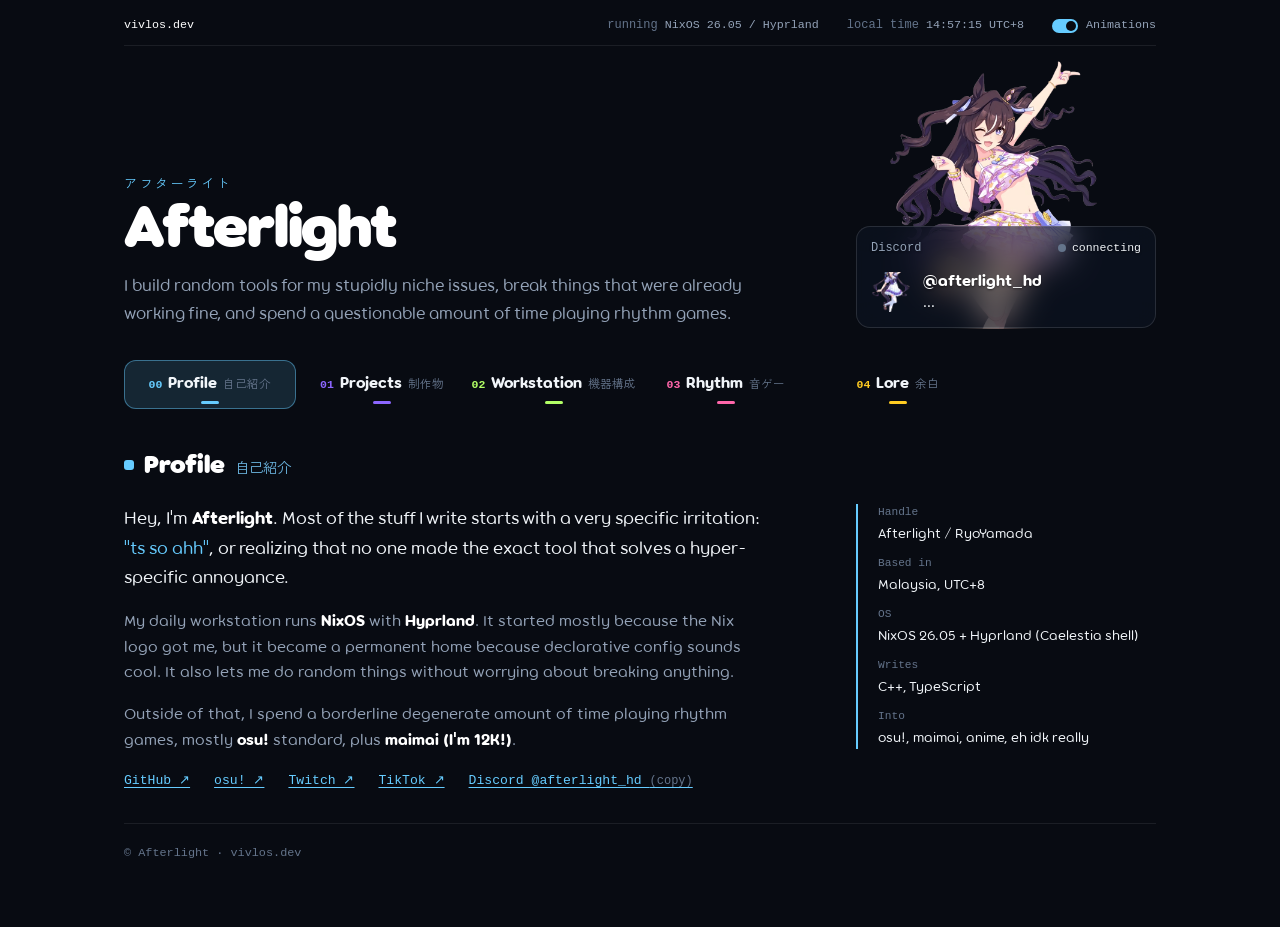
==== commit 63d916d9: "douyara honshin da to omotta Co-Authored-By: Claude Opus 5.5 <noreply@anthropic.com>" ====
--- a/index.html
+++ b/index.html
@@ -344,3 +344,4 @@
 <script src="app.js?v=6"></script>
 </body>
 </html>
+
--- a/style.css
+++ b/style.css
@@ -1099,3 +1099,4 @@
   .scores-ledger th, .scores-ledger td { padding: 8px 6px; }
   .td-audio-btn { width: 32px; height: 32px; }
 }
+
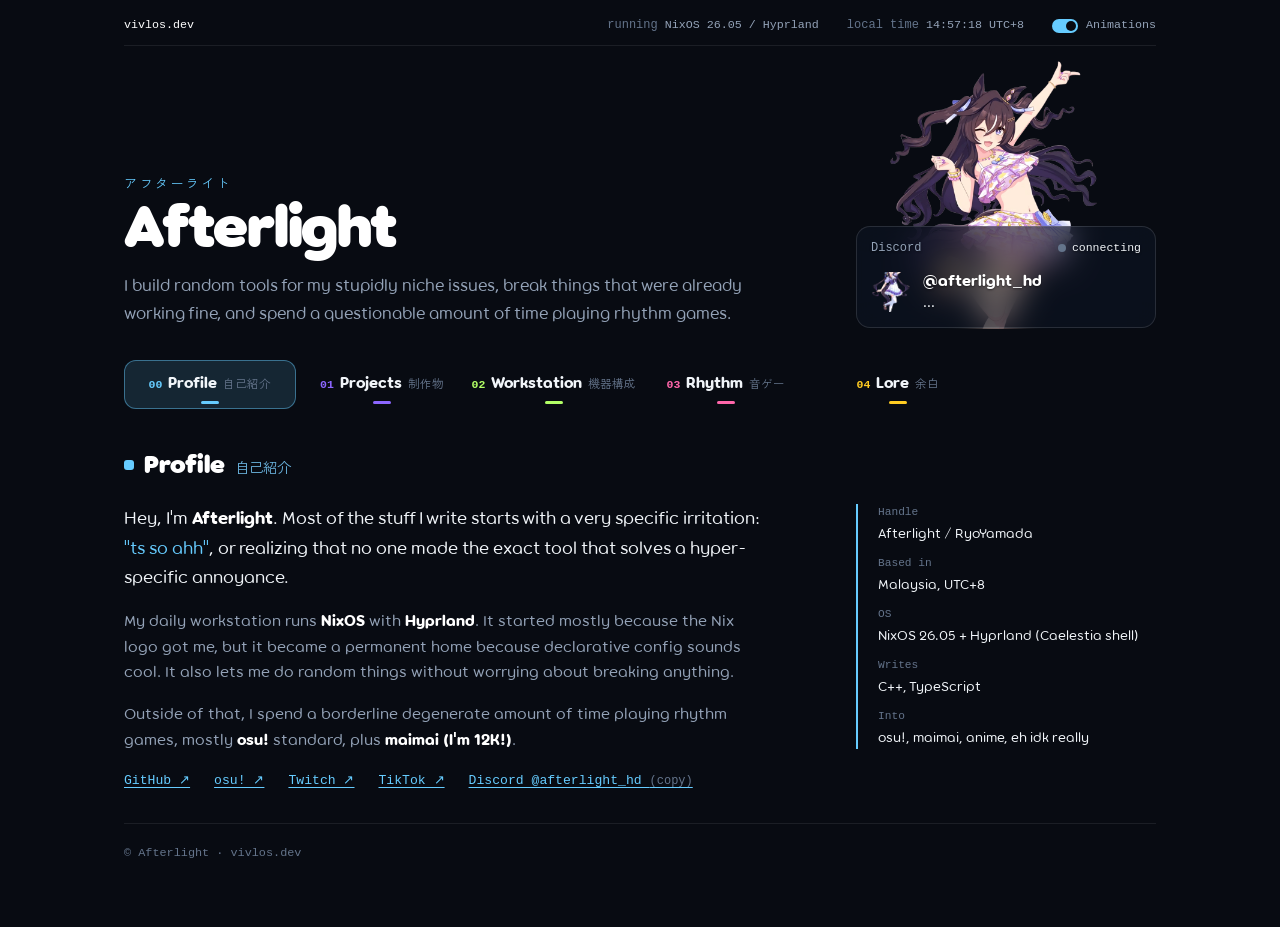
==== commit 16edc64e: "douyara honshin da to omotta Co-Authored-By: Claude Opus 5.5 <noreply@anthropic.com>" ====
--- a/index.html
+++ b/index.html
@@ -32,7 +32,7 @@
   <link href="https://fonts.googleapis.com/css2?family=Zen+Kaku+Gothic+New:wght@400;700&display=swap&text=%E3%81%84%E3%81%A4%E3%81%A6%E3%81%AB%E3%82%A2%E3%82%A3%E3%82%A4%E3%82%B2%E3%82%B9%E3%82%BF%E3%83%88%E3%83%95%E3%83%96%E3%83%A9%E3%83%AD%E3%83%B4%E3%83%BC%E4%BB%8B%E4%BD%99%E4%BD%9C%E5%88%B6%E5%99%A8%E5%B7%B1%E6%88%90%E6%A7%8B%E6%A9%9F%E7%89%A9%E7%99%BD%E7%B4%B9%E8%87%AA%E8%A8%98%E9%8C%B2%E9%9F%B3" rel="stylesheet">
 
   <!-- vivlos.dev is served with a 4h browser cache: bump ?v= whenever style.css or app.js change -->
-  <link rel="stylesheet" href="style.css?v=6">
+  <link rel="stylesheet" href="style.css?v=7">
 </head>
 <body>
 
@@ -341,7 +341,7 @@
 
 <div id="toast" class="toast-indicator" role="status" aria-live="polite"></div>
 
-<script src="app.js?v=6"></script>
+<script src="app.js?v=7"></script>
 </body>
 </html>
 
--- a/style.css
+++ b/style.css
@@ -1020,6 +1020,23 @@
   animation-delay: calc(var(--i, 0) * 45ms);
 }
 
+/* Live data: a stat that just changed flashes the accent, new Discord text fades up */
+@keyframes stat-flash {
+  from { color: var(--accent); }
+}
+
+[data-motion="on"] .stat-unit dd.updated { animation: stat-flash 1.6s ease-out; }
+
+@keyframes swap-in {
+  from {
+    opacity: 0;
+    transform: translateY(4px);
+  }
+}
+
+[data-motion="on"] .presence .swap { animation: swap-in 0.35s cubic-bezier(0.2, 0.8, 0.2, 1); }
+[data-motion="on"] .status-dot { transition: background 0.3s ease; }
+
 @keyframes eq {
   0%, 100% { transform: scaleY(0.3); }
   50% { transform: scaleY(1); }
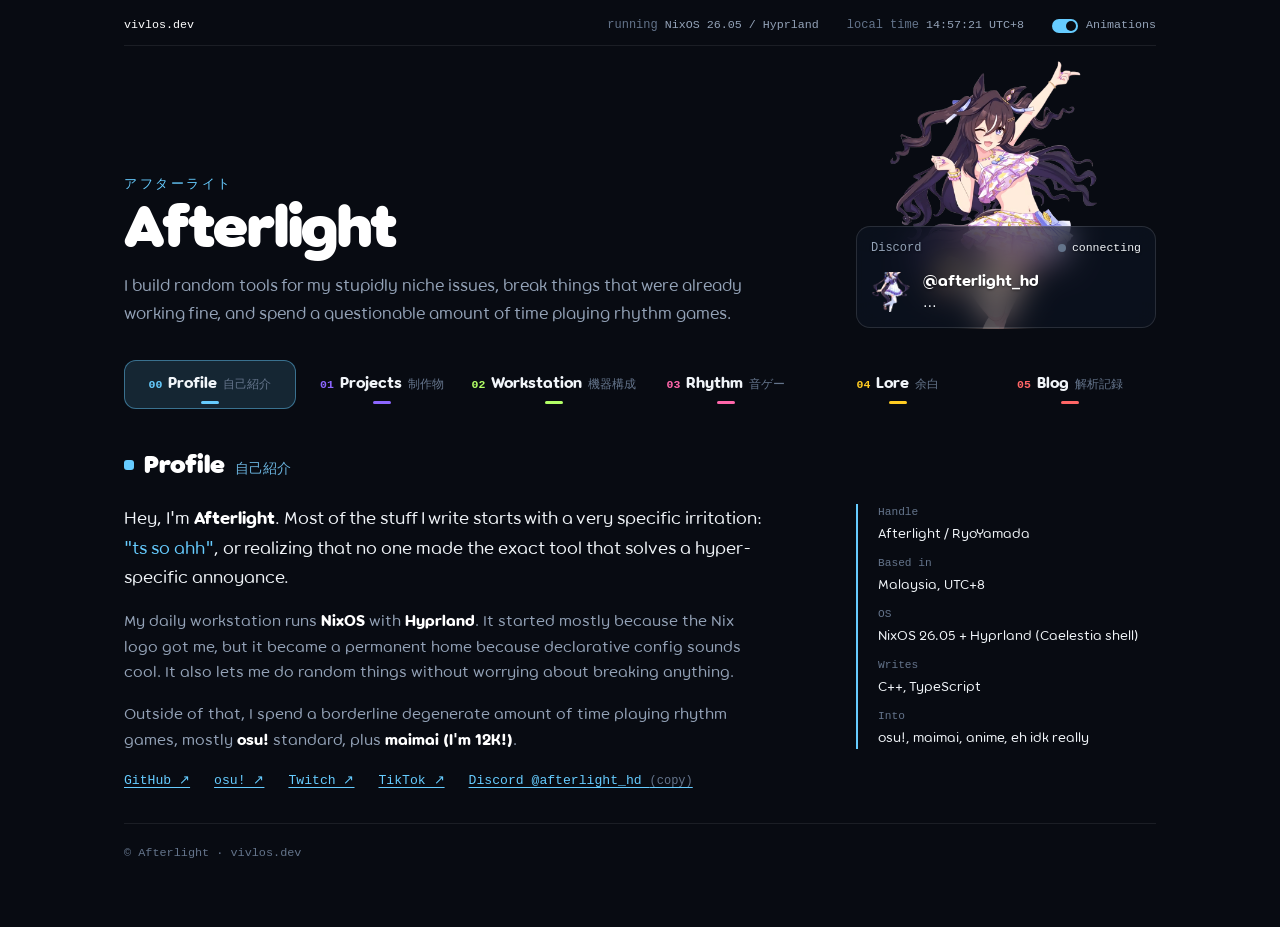
==== commit e8a6832e: "douyara honshin da to omotta" ====
--- a/index.html
+++ b/index.html
@@ -25,14 +25,10 @@
   <link rel="preload" href="/assets/fonts/TorusPro-Heavy.woff2" as="font" type="font/woff2" crossorigin>
   <link rel="preconnect" href="https://fonts.googleapis.com">
   <link rel="preconnect" href="https://fonts.gstatic.com" crossorigin>
-  <!-- Zen Kaku only covers the Japanese text Torus lacks. text= subsets it to the
-       exact glyphs on this page (2 tiny files instead of 242, liquidglass fetches
-       every face of a loaded family). Add new Japanese characters here; anything
-       missing (e.g. a Japanese Spotify title) falls back to the system font. -->
-  <link href="https://fonts.googleapis.com/css2?family=Zen+Kaku+Gothic+New:wght@400;700&display=swap&text=%E3%81%84%E3%81%A4%E3%81%A6%E3%81%AB%E3%82%A2%E3%82%A3%E3%82%A4%E3%82%B2%E3%82%B9%E3%82%BF%E3%83%88%E3%83%95%E3%83%96%E3%83%A9%E3%83%AD%E3%83%B4%E3%83%BC%E4%BB%8B%E4%BD%99%E4%BD%9C%E5%88%B6%E5%99%A8%E5%B7%B1%E6%88%90%E6%A7%8B%E6%A9%9F%E7%89%A9%E7%99%BD%E7%B4%B9%E8%87%AA%E8%A8%98%E9%8C%B2%E9%9F%B3" rel="stylesheet">
+  <!-- Zen Kaku only covers the Japanese text Torus lacks. text=%0A%20%28%29%2C-.24%3B%3C%3D%3EAJSabcdefghiklmnopqrstuvwxy%E6%9E%90%E8%A7%A3"https://fonts.googleapis.com/css2?family=Zen+Kaku+Gothic+New:wght@400;700&display=swap&text=%E3%81%84%E3%81%A4%E3%81%A6%E3%81%AB%E3%82%A2%E3%82%A3%E3%82%A4%E3%82%B2%E3%82%B9%E3%82%BF%E3%83%88%E3%83%95%E3%83%96%E3%83%A9%E3%83%AD%E3%83%B4%E3%83%BC%E4%BB%8B%E4%BD%99%E4%BD%9C%E5%88%B6%E5%99%A8%E5%B7%B1%E6%88%90%E6%A7%8B%E6%A9%9F%E7%89%A9%E7%99%BD%E7%B4%B9%E8%87%AA%E8%A8%98%E9%8C%B2%E9%9F%B3" rel="stylesheet">
 
   <!-- vivlos.dev is served with a 4h browser cache: bump ?v= whenever style.css or app.js change -->
-  <link rel="stylesheet" href="style.css?v=7">
+  <link rel="stylesheet" href="style.css?v=8">
 </head>
 <body>
 
@@ -90,6 +86,7 @@
     <a href="#workstation" class="nav-tab"><span class="tab-num">02</span> Workstation <span class="tab-kanji">機器構成</span></a>
     <a href="#rhythm" class="nav-tab"><span class="tab-num">03</span> Rhythm <span class="tab-kanji">音ゲー</span></a>
     <a href="#lore" class="nav-tab"><span class="tab-num">04</span> Lore <span class="tab-kanji">余白</span></a>
+    <a href="#blog" class="nav-tab"><span class="tab-num">05</span> Blog <span class="tab-kanji">解析記録</span></a>
     <span class="tab-lens glass" id="tab-lens" aria-hidden="true"></span>
   </nav>
 
@@ -333,6 +330,57 @@
       </div>
     </section>
 
+    <!-- 05 BLOG: write-ups, newest first. Each links to its own page + docs repo -->
+    <section class="archive-section" id="blog">
+      <h2 class="section-heading">Blog <span class="kanji-sub">解析記録</span></h2>
+
+      <div class="projects-dossier">
+        <article class="project-entry">
+          <div class="entry-meta-col">
+            <span class="entry-num">2026-10-22</span>
+            <span class="entry-status" data-state="live">Fixed</span>
+            <span class="entry-stack">CH32X035 · RISC-V · WebHID</span>
+            <a href="/8bitdo-u2/">Read it</a>
+            <a href="https://github.com/Afterlight0338/8bitdo-u2-fw-docs-claude" target="_blank" rel="noopener">Repository ↗</a>
+          </div>
+          <div class="entry-body-col">
+            <h3 class="entry-title">8BitDo Ultimate 2: the phantom trigger was the ADC clock</h3>
+            <p class="entry-tagline">My controller started pressing its own triggers. It wasn't the hall sensors.</p>
+            <div class="story-block">
+              <h4 class="story-label">The problem</h4>
+              <p>LT, then RT, sat at 20 to 70% with nothing touching them, so games saw real presses. Recalibrating, turning the lighting off, downgrading the firmware and poking every part of the opened board all changed nothing, and 8BitDo's own updater even left it stuck in the bootloader.</p>
+            </div>
+            <div class="story-block">
+              <h4 class="story-label">What it was</h4>
+              <p>I turned the firmware's lighting-mode reply into a telemetry stream to get raw ADC samples out, no soldering. About 2% of them read exactly 2048: the co-processor's ADC runs at 12&nbsp;MHz and this chip gets the top bit wrong. An 8-byte patch halves the clock: 0 bad samples in 14,080, 0 phantom presses in 5 minutes. On the way: a local flasher, and the bootloader's checksums reversed.</p>
+            </div>
+          </div>
+        </article>
+
+        <article class="project-entry">
+          <div class="entry-meta-col">
+            <span class="entry-num">2026-10-06</span>
+            <span class="entry-status" data-state="live">Unbricked</span>
+            <span class="entry-stack">GD32F150 · SWD · Pi Pico</span>
+            <a href="/s640/">Read it</a>
+            <a href="https://github.com/Afterlight0338/s640-fw-docs-claude" target="_blank" rel="noopener">Repository ↗</a>
+          </div>
+          <div class="entry-body-col">
+            <h3 class="entry-title">Veikk S640: SWD unbrick and the zero-smoothing patch</h3>
+            <p class="entry-tagline">A drawing tablet bricked by a bad USB flash, brought back with a Raspberry Pi Pico.</p>
+            <div class="story-block">
+              <h4 class="story-label">The problem</h4>
+              <p>A half-finished firmware flash left the tablet dead: no LED, nothing on USB. Its boot pin is tied to ground, so the only way in was SWD through five holes next to the chip.</p>
+            </div>
+            <div class="story-block">
+              <h4 class="story-label">What came out of it</h4>
+              <p>Unbricked over SWD, then the firmware read end to end: how it scans the pen coils, why the report rate is stuck at 250&nbsp;Hz, and where the cursor smoothing lives. The patch removes about 14&nbsp;ms of averaging, and in a blind test the owner (me) picked every version correctly.</p>
+            </div>
+          </div>
+        </article>
+      </div>
+    </section>
+
   </main>
 
   <footer class="site-footer">© Afterlight · vivlos.dev</footer>
@@ -341,7 +389,7 @@
 
 <div id="toast" class="toast-indicator" role="status" aria-live="polite"></div>
 
-<script src="app.js?v=7"></script>
+<script src="app.js?v=8"></script>
 </body>
 </html>
 
--- a/style.css
+++ b/style.css
@@ -70,6 +70,7 @@
 html[data-tab="workstation"] { --accent: var(--osu-lime); }
 html[data-tab="rhythm"]      { --accent: var(--osu-pink); }
 html[data-tab="lore"]        { --accent: var(--osu-yellow); }
+html[data-tab="blog"]        { --accent: var(--osu-red); }
 
 *, *::before, *::after {
   box-sizing: border-box;
@@ -386,7 +387,7 @@
 .archive-nav {
   position: relative;
   display: grid;
-  grid-template-columns: repeat(5, minmax(0, 172px));
+  grid-template-columns: repeat(6, minmax(0, 172px));
   padding-bottom: 8px;
   border-bottom: 1px solid var(--border-medium);
 }
@@ -396,6 +397,7 @@
 .nav-tab:nth-of-type(3) { --tab: var(--osu-lime); }
 .nav-tab:nth-of-type(4) { --tab: var(--osu-pink); }
 .nav-tab:nth-of-type(5) { --tab: var(--osu-yellow); }
+.nav-tab:nth-of-type(6) { --tab: var(--osu-red); }
 
 .nav-tab {
   position: relative;
@@ -1049,6 +1051,11 @@
 /* ============================================================
    RESPONSIVE
    ============================================================ */
+/* Six tabs need the whole 1032px row; narrower, two rows of three (kanji kept) */
+@media (max-width: 1020px) {
+  .archive-nav { grid-template-columns: repeat(3, 1fr); }
+}
+
 @media (max-width: 900px) {
   .site-masthead,
   .narrative-grid,
@@ -1105,7 +1112,7 @@
 
   .top-status-bar > :first-child { width: 100%; }
 
-  /* 3 + 2 grid; the lens moves in both axes */
+  /* 3 + 3 grid; the lens moves in both axes */
   .archive-nav { grid-template-columns: repeat(3, 1fr); }
   .tab-kanji, .tab-num { display: none; }
 
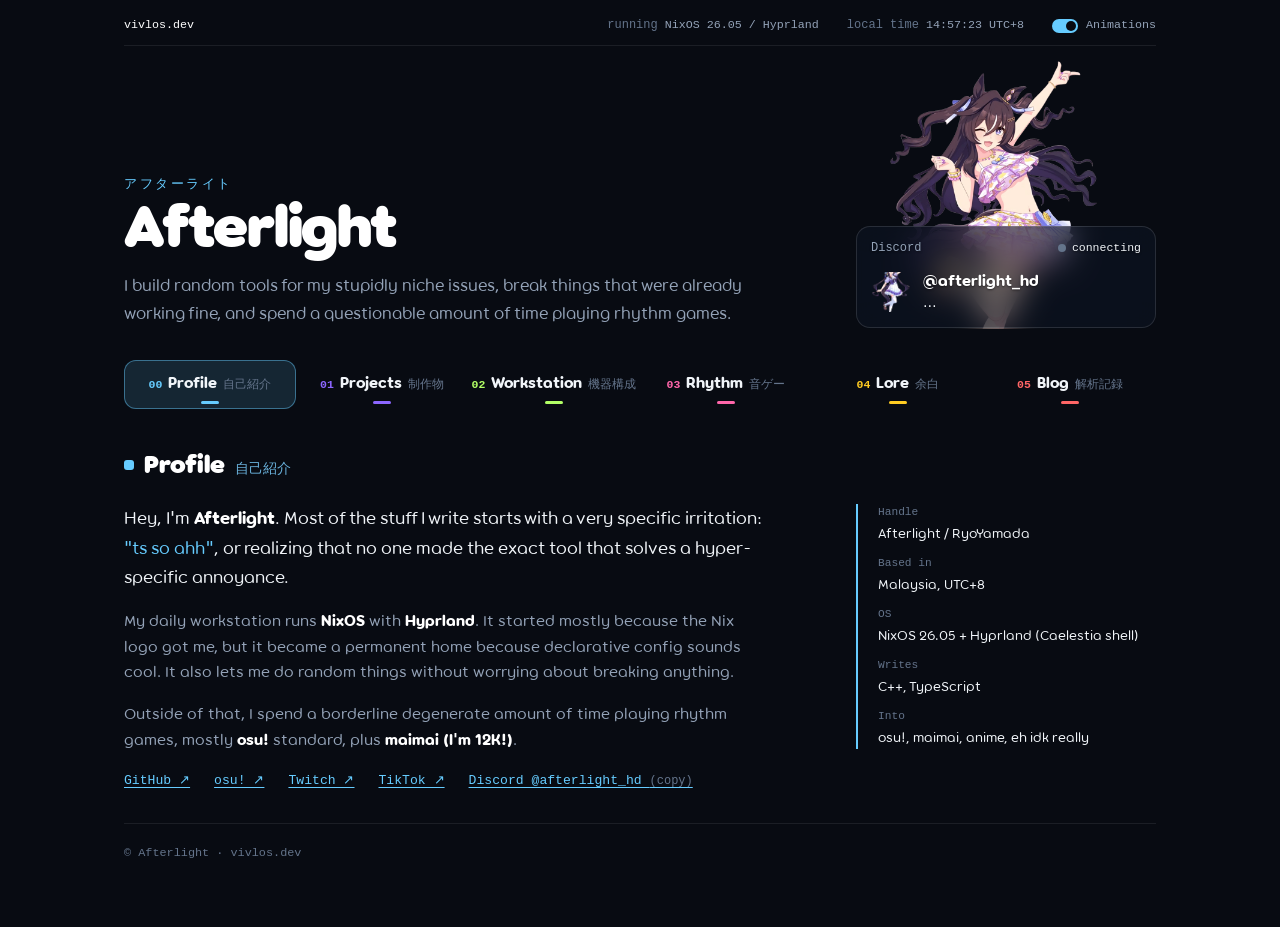
==== commit 55e2b1dc: "douyara honshin da to omotta" ====
--- a/index.html
+++ b/index.html
@@ -378,6 +378,28 @@
             </div>
           </div>
         </article>
+
+        <article class="project-entry">
+          <div class="entry-meta-col">
+            <span class="entry-num">2026-09-30</span>
+            <span class="entry-status" data-state="ongoing">In progress</span>
+            <span class="entry-stack">AT32F405 · C · WebHID</span>
+            <a href="/fun60/">Read it</a>
+            <a href="https://github.com/Afterlight0338/re-fun60-ultra-tmr" target="_blank" rel="noopener">Repository ↗</a>
+          </div>
+          <div class="entry-body-col">
+            <h3 class="entry-title">FUN60 Ultra TMR: new firmware for a keyboard that typed twice</h3>
+            <p class="entry-tagline">Mechanical switches double typed, so the stock firmware got replaced.</p>
+            <div class="story-block">
+              <h4 class="story-label">The problem</h4>
+              <p>With mechanical switches, hard taps typed the letter twice, and MonsGeek's debounce slider did nothing. The first attempt, a firmware Gemini built and flashed, bricked the board on the wrong USB port, so the case came apart and one pad got bridged to bring it back.</p>
+            </div>
+            <div class="story-block">
+              <h4 class="story-label">What came out of it</h4>
+              <p>Stock v306 decompiled and mapped pin by pin, then new firmware on Artery's BSP: presses go out at once, releases wait 8&nbsp;ms. Stock did 13 to 165 doubles per run, this does 0 in 121 hard taps. Plus per-key RGB, 2.4G through the stock dongle, and a web driver to replace MonsGeek's.</p>
+            </div>
+          </div>
+        </article>
       </div>
     </section>
 
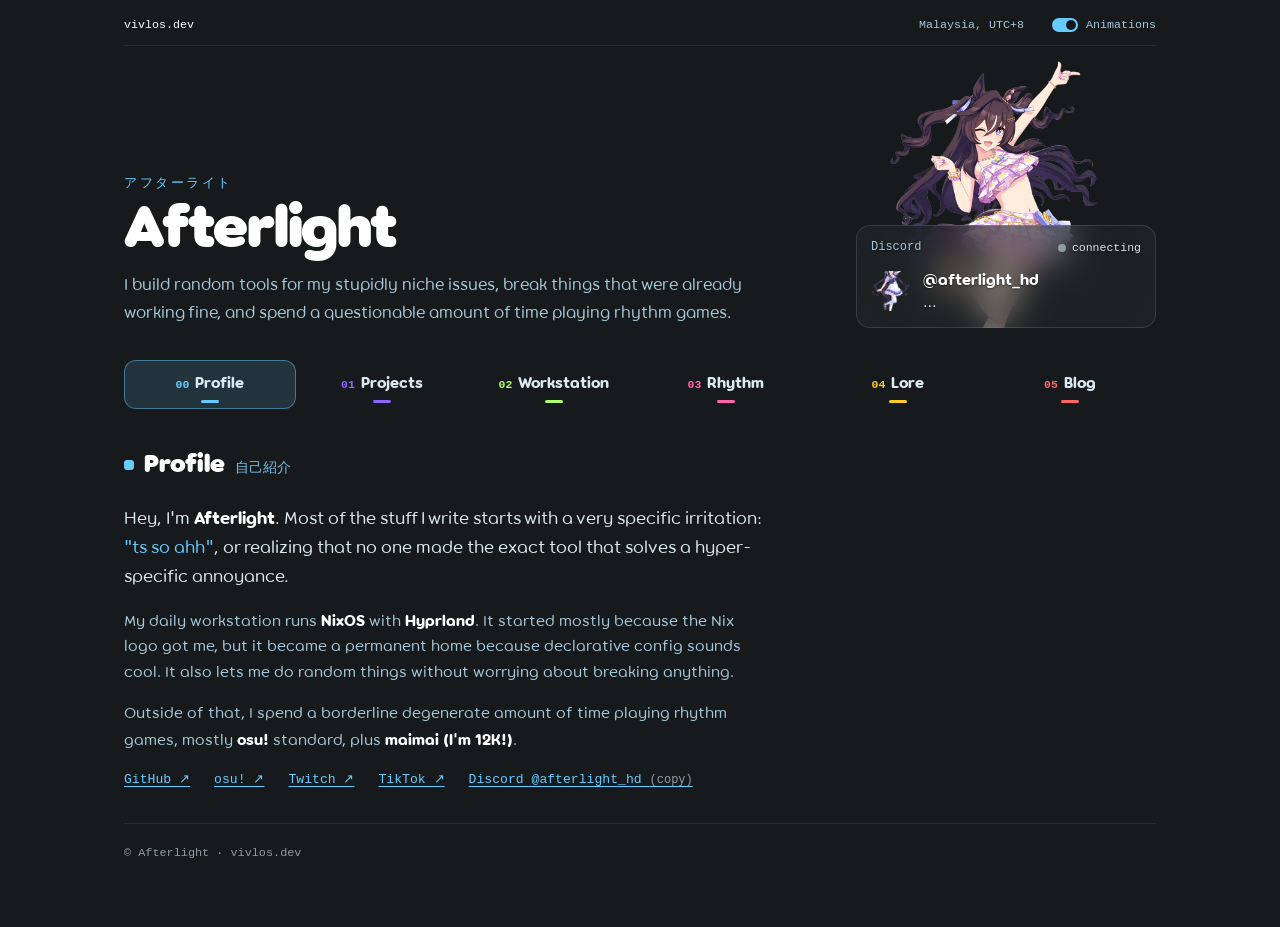
==== commit 1c4bb81e: "douyara honshin da to omotta" ====
--- a/index.html
+++ b/index.html
@@ -5,7 +5,7 @@
   <meta name="viewport" content="width=device-width, initial-scale=1.0">
   <title>Afterlight, vivlos.dev</title>
   <meta name="description" content="I build random tools for my stupidly niche issues, break things that were already working fine, and spend a questionable amount of time playing rhythm games.">
-  <meta name="theme-color" content="#080b12">
+  <meta name="theme-color" content="#171a1c">
   <link rel="canonical" href="https://vivlos.dev/">
 
   <!-- Link previews (Discord, X, etc.). og.jpg is a screenshot of this page's header -->
@@ -28,7 +28,7 @@
   <!-- Zen Kaku only covers the Japanese text Torus lacks. text=%0A%20%28%29%2C-.24%3B%3C%3D%3EAJSabcdefghiklmnopqrstuvwxy%E6%9E%90%E8%A7%A3"https://fonts.googleapis.com/css2?family=Zen+Kaku+Gothic+New:wght@400;700&display=swap&text=%E3%81%84%E3%81%A4%E3%81%A6%E3%81%AB%E3%82%A2%E3%82%A3%E3%82%A4%E3%82%B2%E3%82%B9%E3%82%BF%E3%83%88%E3%83%95%E3%83%96%E3%83%A9%E3%83%AD%E3%83%B4%E3%83%BC%E4%BB%8B%E4%BD%99%E4%BD%9C%E5%88%B6%E5%99%A8%E5%B7%B1%E6%88%90%E6%A7%8B%E6%A9%9F%E7%89%A9%E7%99%BD%E7%B4%B9%E8%87%AA%E8%A8%98%E9%8C%B2%E9%9F%B3" rel="stylesheet">
 
   <!-- vivlos.dev is served with a 4h browser cache: bump ?v= whenever style.css or app.js change -->
-  <link rel="stylesheet" href="style.css?v=8">
+  <link rel="stylesheet" href="style.css?v=9">
 </head>
 <body>
 
@@ -36,8 +36,7 @@
 
   <div class="top-status-bar">
     <span>vivlos.dev</span>
-    <span><span class="mono-dim">running</span> NixOS 26.05 / Hyprland</span>
-    <span><span class="mono-dim">local time</span> <span id="clock-display">--:--:--</span> UTC+8</span>
+    <span>Malaysia, UTC+8</span>
     <button type="button" class="motion-switch" id="motion-switch" role="switch" aria-checked="false">
       <span class="switch-track" aria-hidden="true"><span class="switch-thumb"></span></span>
       Animations
@@ -81,12 +80,12 @@
 
   <nav class="archive-nav" id="archive-nav" aria-label="Sections">
     <div class="glass-backing" aria-hidden="true"></div>
-    <a href="#about" class="nav-tab"><span class="tab-num">00</span> Profile <span class="tab-kanji">自己紹介</span></a>
-    <a href="#projects" class="nav-tab"><span class="tab-num">01</span> Projects <span class="tab-kanji">制作物</span></a>
-    <a href="#workstation" class="nav-tab"><span class="tab-num">02</span> Workstation <span class="tab-kanji">機器構成</span></a>
-    <a href="#rhythm" class="nav-tab"><span class="tab-num">03</span> Rhythm <span class="tab-kanji">音ゲー</span></a>
-    <a href="#lore" class="nav-tab"><span class="tab-num">04</span> Lore <span class="tab-kanji">余白</span></a>
-    <a href="#blog" class="nav-tab"><span class="tab-num">05</span> Blog <span class="tab-kanji">解析記録</span></a>
+    <a href="#about" class="nav-tab"><span class="tab-num">00</span> Profile</a>
+    <a href="#projects" class="nav-tab"><span class="tab-num">01</span> Projects</a>
+    <a href="#workstation" class="nav-tab"><span class="tab-num">02</span> Workstation</a>
+    <a href="#rhythm" class="nav-tab"><span class="tab-num">03</span> Rhythm</a>
+    <a href="#lore" class="nav-tab"><span class="tab-num">04</span> Lore</a>
+    <a href="#blog" class="nav-tab"><span class="tab-num">05</span> Blog</a>
     <span class="tab-lens glass" id="tab-lens" aria-hidden="true"></span>
   </nav>
 
@@ -96,34 +95,24 @@
     <section class="archive-section" id="about">
       <h2 class="section-heading">Profile <span class="kanji-sub">自己紹介</span></h2>
 
-      <div class="narrative-grid">
-        <div class="narrative-prose">
-          <p class="lead-text">
-            Hey, I'm <strong>Afterlight</strong>. Most of the stuff I write starts with a very specific irritation: <em>"ts so ahh"</em>, or realizing that no one made the exact tool that solves a hyper-specific annoyance.
-          </p>
-          <p>
-            My daily workstation runs <strong>NixOS</strong> with <strong>Hyprland</strong>. It started mostly because the Nix logo got me, but it became a permanent home because declarative config sounds cool. It also lets me do random things without worrying about breaking anything.
-          </p>
-          <p>
-            Outside of that, I spend a borderline degenerate amount of time playing rhythm games, mostly <strong>osu!</strong> standard, plus <strong>maimai (I'm 12K!)</strong>.
-          </p>
-
-          <p class="links-row">
-            <a href="https://github.com/Afterlight0338" target="_blank" rel="noopener">GitHub ↗</a>
-            <a href="https://osu.ppy.sh/users/14671577" target="_blank" rel="noopener">osu! ↗</a>
-            <a href="https://www.twitch.tv/afterlight_" target="_blank" rel="noopener">Twitch ↗</a>
-            <a href="https://www.tiktok.com/@afterlight_1337" target="_blank" rel="noopener">TikTok ↗</a>
-            <button type="button" class="link-btn" onclick="copyDiscord()">Discord @afterlight_hd <span class="mono-dim">(copy)</span></button>
-          </p>
-        </div>
-
-        <dl class="data-pair-list">
-          <div class="data-pair"><dt>Handle</dt><dd>Afterlight / RyoYamada</dd></div>
-          <div class="data-pair"><dt>Based in</dt><dd>Malaysia, UTC+8</dd></div>
-          <div class="data-pair"><dt>OS</dt><dd>NixOS 26.05 + Hyprland (Caelestia shell)</dd></div>
-          <div class="data-pair"><dt>Writes</dt><dd>C++, TypeScript</dd></div>
-          <div class="data-pair"><dt>Into</dt><dd>osu!, maimai, anime, eh idk really</dd></div>
-        </dl>
+      <div class="narrative-prose">
+        <p class="lead-text">
+          Hey, I'm <strong>Afterlight</strong>. Most of the stuff I write starts with a very specific irritation: <em>"ts so ahh"</em>, or realizing that no one made the exact tool that solves a hyper-specific annoyance.
+        </p>
+        <p>
+          My daily workstation runs <strong>NixOS</strong> with <strong>Hyprland</strong>. It started mostly because the Nix logo got me, but it became a permanent home because declarative config sounds cool. It also lets me do random things without worrying about breaking anything.
+        </p>
+        <p>
+          Outside of that, I spend a borderline degenerate amount of time playing rhythm games, mostly <strong>osu!</strong> standard, plus <strong>maimai (I'm 12K!)</strong>.
+        </p>
+
+        <p class="links-row">
+          <a href="https://github.com/Afterlight0338" target="_blank" rel="noopener">GitHub ↗</a>
+          <a href="https://osu.ppy.sh/users/14671577" target="_blank" rel="noopener">osu! ↗</a>
+          <a href="https://www.twitch.tv/afterlight_" target="_blank" rel="noopener">Twitch ↗</a>
+          <a href="https://www.tiktok.com/@afterlight_1337" target="_blank" rel="noopener">TikTok ↗</a>
+          <button type="button" class="link-btn" onclick="copyDiscord()">Discord @afterlight_hd <span class="mono-dim">(copy)</span></button>
+        </p>
       </div>
     </section>
 
@@ -330,77 +319,27 @@
       </div>
     </section>
 
-    <!-- 05 BLOG: write-ups, newest first. Each links to its own page + docs repo -->
+    <!-- 05 BLOG: write-ups, newest first, as a plain list. The stories live on the pages themselves -->
     <section class="archive-section" id="blog">
       <h2 class="section-heading">Blog <span class="kanji-sub">解析記録</span></h2>
 
-      <div class="projects-dossier">
-        <article class="project-entry">
-          <div class="entry-meta-col">
-            <span class="entry-num">2026-10-22</span>
-            <span class="entry-status" data-state="live">Fixed</span>
-            <span class="entry-stack">CH32X035 · RISC-V · WebHID</span>
-            <a href="/8bitdo-u2/">Read it</a>
-            <a href="https://github.com/Afterlight0338/8bitdo-u2-fw-docs-claude" target="_blank" rel="noopener">Repository ↗</a>
-          </div>
-          <div class="entry-body-col">
-            <h3 class="entry-title">8BitDo Ultimate 2: the phantom trigger was the ADC clock</h3>
-            <p class="entry-tagline">My controller started pressing its own triggers. It wasn't the hall sensors.</p>
-            <div class="story-block">
-              <h4 class="story-label">The problem</h4>
-              <p>LT, then RT, sat at 20 to 70% with nothing touching them, so games saw real presses. Recalibrating, turning the lighting off, downgrading the firmware and poking every part of the opened board all changed nothing, and 8BitDo's own updater even left it stuck in the bootloader.</p>
-            </div>
-            <div class="story-block">
-              <h4 class="story-label">What it was</h4>
-              <p>I turned the firmware's lighting-mode reply into a telemetry stream to get raw ADC samples out, no soldering. About 2% of them read exactly 2048: the co-processor's ADC runs at 12&nbsp;MHz and this chip gets the top bit wrong. An 8-byte patch halves the clock: 0 bad samples in 14,080, 0 phantom presses in 5 minutes. On the way: a local flasher, and the bootloader's checksums reversed.</p>
-            </div>
-          </div>
-        </article>
-
-        <article class="project-entry">
-          <div class="entry-meta-col">
-            <span class="entry-num">2026-10-06</span>
-            <span class="entry-status" data-state="live">Unbricked</span>
-            <span class="entry-stack">GD32F150 · SWD · Pi Pico</span>
-            <a href="/s640/">Read it</a>
-            <a href="https://github.com/Afterlight0338/s640-fw-docs-claude" target="_blank" rel="noopener">Repository ↗</a>
-          </div>
-          <div class="entry-body-col">
-            <h3 class="entry-title">Veikk S640: SWD unbrick and the zero-smoothing patch</h3>
-            <p class="entry-tagline">A drawing tablet bricked by a bad USB flash, brought back with a Raspberry Pi Pico.</p>
-            <div class="story-block">
-              <h4 class="story-label">The problem</h4>
-              <p>A half-finished firmware flash left the tablet dead: no LED, nothing on USB. Its boot pin is tied to ground, so the only way in was SWD through five holes next to the chip.</p>
-            </div>
-            <div class="story-block">
-              <h4 class="story-label">What came out of it</h4>
-              <p>Unbricked over SWD, then the firmware read end to end: how it scans the pen coils, why the report rate is stuck at 250&nbsp;Hz, and where the cursor smoothing lives. The patch removes about 14&nbsp;ms of averaging, and in a blind test the owner (me) picked every version correctly.</p>
-            </div>
-          </div>
-        </article>
-
-        <article class="project-entry">
-          <div class="entry-meta-col">
-            <span class="entry-num">2026-09-30</span>
-            <span class="entry-status" data-state="ongoing">In progress</span>
-            <span class="entry-stack">AT32F405 · C · WebHID</span>
-            <a href="/fun60/">Read it</a>
-            <a href="https://github.com/Afterlight0338/re-fun60-ultra-tmr" target="_blank" rel="noopener">Repository ↗</a>
-          </div>
-          <div class="entry-body-col">
-            <h3 class="entry-title">FUN60 Ultra TMR: new firmware for a keyboard that typed twice</h3>
-            <p class="entry-tagline">Mechanical switches double typed, so the stock firmware got replaced.</p>
-            <div class="story-block">
-              <h4 class="story-label">The problem</h4>
-              <p>With mechanical switches, hard taps typed the letter twice, and MonsGeek's debounce slider did nothing. The first attempt, a firmware Gemini built and flashed, bricked the board on the wrong USB port, so the case came apart and one pad got bridged to bring it back.</p>
-            </div>
-            <div class="story-block">
-              <h4 class="story-label">What came out of it</h4>
-              <p>Stock v306 decompiled and mapped pin by pin, then new firmware on Artery's BSP: presses go out at once, releases wait 8&nbsp;ms. Stock did 13 to 165 doubles per run, this does 0 in 121 hard taps. Plus per-key RGB, 2.4G through the stock dongle, and a web driver to replace MonsGeek's.</p>
-            </div>
-          </div>
-        </article>
-      </div>
+      <ul class="blog-list">
+        <li>
+          <time datetime="2026-10-22">2026-10-22</time>
+          <a href="/8bitdo-u2/">8BitDo Ultimate 2: the phantom trigger was the ADC clock</a>
+          <a href="https://github.com/Afterlight0338/8bitdo-u2-fw-docs-claude" target="_blank" rel="noopener" class="blog-repo">Repository ↗</a>
+        </li>
+        <li>
+          <time datetime="2026-10-06">2026-10-06</time>
+          <a href="/s640/">Veikk S640: SWD unbrick and the zero-smoothing patch</a>
+          <a href="https://github.com/Afterlight0338/s640-fw-docs-claude" target="_blank" rel="noopener" class="blog-repo">Repository ↗</a>
+        </li>
+        <li>
+          <time datetime="2026-09-30">2026-09-30</time>
+          <a href="/fun60/">FUN60 Ultra TMR: new firmware for a keyboard that typed twice</a>
+          <a href="https://github.com/Afterlight0338/re-fun60-ultra-tmr" target="_blank" rel="noopener" class="blog-repo">Repository ↗</a>
+        </li>
+      </ul>
     </section>
 
   </main>
@@ -411,7 +350,7 @@
 
 <div id="toast" class="toast-indicator" role="status" aria-live="polite"></div>
 
-<script src="app.js?v=8"></script>
+<script src="app.js?v=9"></script>
 </body>
 </html>
 
--- a/style.css
+++ b/style.css
@@ -40,22 +40,25 @@
 
   --accent: var(--osu-blue);
 
-  --bg-canvas: #080b12;
-  --bg-surface: #0e1422;
-  --bg-surface-elevated: #141c2e;
+  /* Neutrals: osu!lazer OverlayColourProvider, Blue scheme (hue 200).
+     Background6/5/4, Content2, Light2, Foreground1, Content1 */
+  --bg-canvas: hsl(200 10% 10%);
+  --bg-surface: hsl(200 10% 15%);
+  --bg-surface-elevated: hsl(200 10% 20%);
 
   --border-hairline: rgba(255, 255, 255, 0.08);
   --border-medium: rgba(255, 255, 255, 0.16);
 
-  --text-main: #f1f5f9;
-  --text-secondary: #94a3b8;
-  --text-dim: #64748b;
+  --text-main: hsl(200 40% 90%);
+  --text-secondary: hsl(200 40% 75%);
+  --text-dim: hsl(200 10% 60%);
   --text-bright: #ffffff;
 
-  /* Discord status (semantic, not accents) */
-  --status-online: #10b981;
-  --status-idle: #fbbf24;
-  --status-dnd: #f43f5e;
+  /* Discord and Spotify brand colours (semantic, not accents) */
+  --status-online: #23a55a;
+  --status-idle: #f0b232;
+  --status-dnd: #f23f43;
+  --spotify: #1db954;
 
   --font-sans: 'Torus Pro', 'Zen Kaku Gothic New', system-ui, sans-serif;
   --font-mono: 'Maple Mono', ui-monospace, SFMono-Regular, Menlo, Consolas, monospace;
@@ -201,7 +204,7 @@
 }
 
 .presence.glass {
-  background: rgba(14, 20, 34, 0.6);
+  background: color-mix(in srgb, var(--bg-surface) 60%, transparent);
   -webkit-backdrop-filter: blur(16px) saturate(1.5);
   backdrop-filter: blur(16px) saturate(1.5);
   border: 1px solid rgba(255, 255, 255, 0.12);
@@ -376,7 +379,7 @@
 .spotify-bar-fill {
   height: 100%;
   width: 0%;
-  background: var(--status-online);
+  background: var(--spotify);
 }
 
 /* ============================================================
@@ -435,12 +438,6 @@
   color: var(--tab);
 }
 
-.tab-kanji {
-  font-size: 0.72rem;
-  font-weight: 400;
-  color: var(--text-dim);
-}
-
 .tab-lens {
   position: absolute;
   top: 0;
@@ -457,9 +454,7 @@
 .lg-on > .tab-lens {
   z-index: 2;
   background: none;
-  box-shadow:
-    0 0 0 1px color-mix(in oklab, var(--accent) 60%, transparent),
-    0 6px 20px -6px color-mix(in oklab, var(--accent) 80%, transparent);
+  box-shadow: 0 0 0 1px color-mix(in oklab, var(--accent) 60%, transparent);
 }
 
 .archive-nav:has(.nav-tab[aria-current]:focus-visible) .tab-lens {
@@ -507,13 +502,6 @@
 /* ============================================================
    00 PROFILE
    ============================================================ */
-.narrative-grid {
-  display: grid;
-  grid-template-columns: 1fr 300px;
-  gap: 48px;
-  align-items: start;
-}
-
 .narrative-prose {
   display: flex;
   flex-direction: column;
@@ -554,23 +542,6 @@
 }
 
 .link-btn:hover { color: var(--text-bright); }
-
-.data-pair-list {
-  border-left: 2px solid var(--accent);
-  padding-left: 20px;
-  display: flex;
-  flex-direction: column;
-  gap: 10px;
-  font-size: 0.9rem;
-}
-
-.data-pair dt {
-  font-family: var(--font-mono);
-  font-size: 0.7rem;
-  color: var(--text-dim);
-}
-
-.data-pair dd { color: var(--text-main); }
 
 /* ============================================================
    01 PROJECTS
@@ -960,6 +931,43 @@
 }
 
 /* ============================================================
+   05 BLOG: a dated list, the write-ups carry the story
+   ============================================================ */
+.blog-list {
+  list-style: none;
+  display: flex;
+  flex-direction: column;
+  max-width: 860px;
+}
+
+.blog-list li {
+  display: grid;
+  grid-template-columns: 110px 1fr auto;
+  gap: 4px 20px;
+  align-items: baseline;
+  padding: 12px 0;
+  border-top: 1px solid var(--border-hairline);
+}
+
+.blog-list li:first-child { border-top: none; padding-top: 0; }
+
+.blog-list time,
+.blog-repo {
+  font-family: var(--font-mono);
+  font-size: 0.75rem;
+}
+
+.blog-list time { color: var(--text-dim); }
+
+.blog-list a:not(.blog-repo) {
+  font-weight: 700;
+  color: var(--text-bright);
+  text-decoration: none;
+}
+
+.blog-list a:not(.blog-repo):hover { color: var(--accent); }
+
+/* ============================================================
    FOOTER & TOAST
    ============================================================ */
 .site-footer {
@@ -1051,14 +1059,13 @@
 /* ============================================================
    RESPONSIVE
    ============================================================ */
-/* Six tabs need the whole 1032px row; narrower, two rows of three (kanji kept) */
+/* Six tabs need the whole 1032px row; narrower, two rows of three */
 @media (max-width: 1020px) {
   .archive-nav { grid-template-columns: repeat(3, 1fr); }
 }
 
 @media (max-width: 900px) {
   .site-masthead,
-  .narrative-grid,
   .specs-composite-grid,
   .lore-grid {
     grid-template-columns: 1fr;
@@ -1080,15 +1087,6 @@
     height: 260px;
   }
 
-  .data-pair-list {
-    border-left: none;
-    padding-left: 0;
-    border-top: 2px solid var(--accent);
-    padding-top: 16px;
-    display: grid;
-    grid-template-columns: 1fr 1fr;
-  }
-
   .project-entry {
     grid-template-columns: 1fr;
     gap: 12px;
@@ -1101,6 +1099,8 @@
     align-items: baseline;
   }
 
+  .blog-list li { grid-template-columns: 1fr; }
+
   .editorial-plate { max-width: 260px; }
 }
 
@@ -1114,7 +1114,7 @@
 
   /* 3 + 3 grid; the lens moves in both axes */
   .archive-nav { grid-template-columns: repeat(3, 1fr); }
-  .tab-kanji, .tab-num { display: none; }
+  .tab-num { display: none; }
 
   /* Drop low-value columns instead of scrolling a 600px table */
   .col-combo, .td-combo,
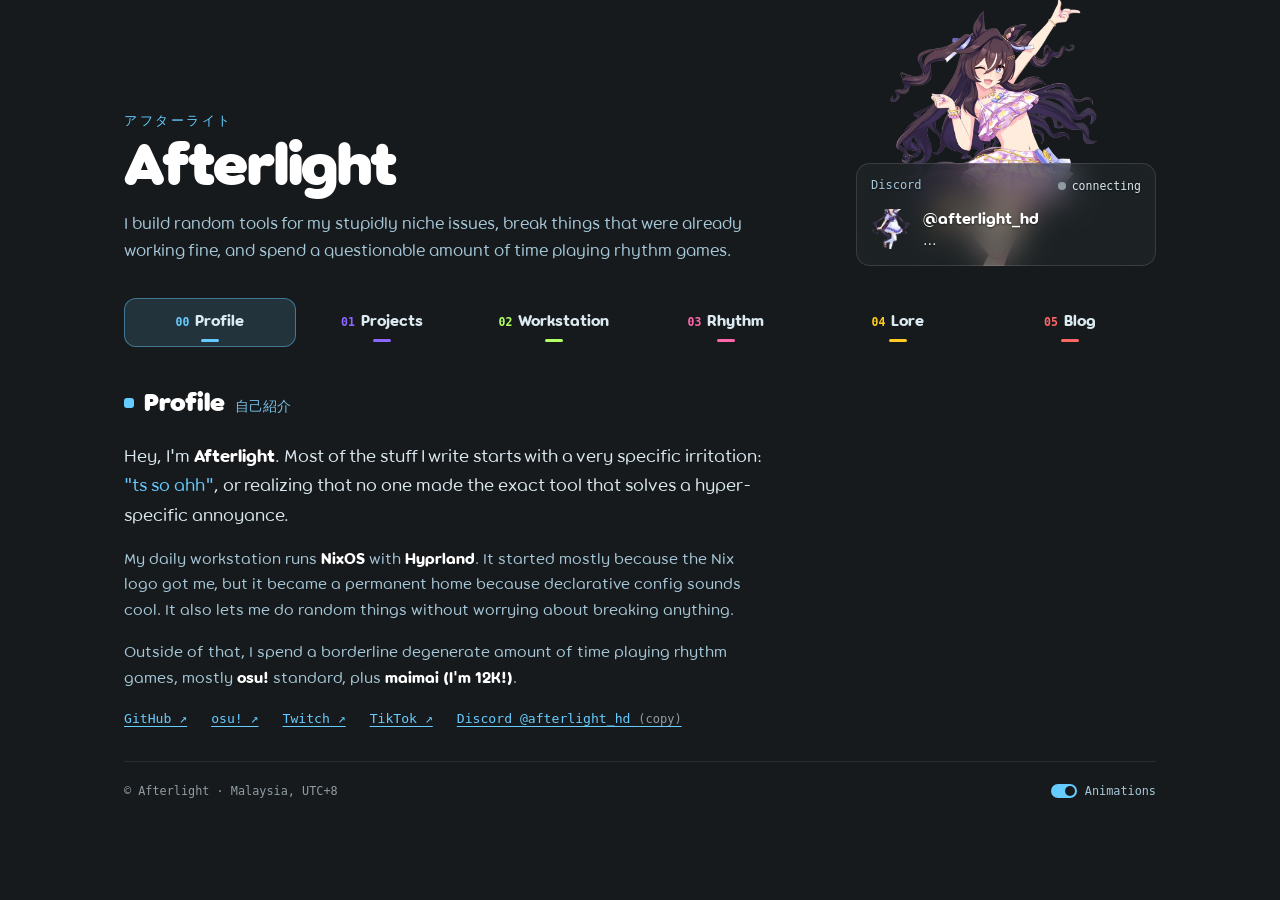
==== commit 1ad5097f: "douyara honshin da to omotta" ====
--- a/index.html
+++ b/index.html
@@ -28,20 +28,11 @@
   <!-- Zen Kaku only covers the Japanese text Torus lacks. text=%0A%20%28%29%2C-.24%3B%3C%3D%3EAJSabcdefghiklmnopqrstuvwxy%E6%9E%90%E8%A7%A3"https://fonts.googleapis.com/css2?family=Zen+Kaku+Gothic+New:wght@400;700&display=swap&text=%E3%81%84%E3%81%A4%E3%81%A6%E3%81%AB%E3%82%A2%E3%82%A3%E3%82%A4%E3%82%B2%E3%82%B9%E3%82%BF%E3%83%88%E3%83%95%E3%83%96%E3%83%A9%E3%83%AD%E3%83%B4%E3%83%BC%E4%BB%8B%E4%BD%99%E4%BD%9C%E5%88%B6%E5%99%A8%E5%B7%B1%E6%88%90%E6%A7%8B%E6%A9%9F%E7%89%A9%E7%99%BD%E7%B4%B9%E8%87%AA%E8%A8%98%E9%8C%B2%E9%9F%B3" rel="stylesheet">
 
   <!-- vivlos.dev is served with a 4h browser cache: bump ?v= whenever style.css or app.js change -->
-  <link rel="stylesheet" href="style.css?v=9">
+  <link rel="stylesheet" href="style.css?v=10">
 </head>
 <body>
 
 <div class="site-canvas">
-
-  <div class="top-status-bar">
-    <span>vivlos.dev</span>
-    <span>Malaysia, UTC+8</span>
-    <button type="button" class="motion-switch" id="motion-switch" role="switch" aria-checked="false">
-      <span class="switch-track" aria-hidden="true"><span class="switch-thumb"></span></span>
-      Animations
-    </button>
-  </div>
 
   <!-- LiquidGlass root: the art frame is what the glass card refracts -->
   <header class="site-masthead" id="masthead">
@@ -344,13 +335,20 @@
 
   </main>
 
-  <footer class="site-footer">© Afterlight · vivlos.dev</footer>
+  <!-- Site settings live here (Animations now, theme switcher next) -->
+  <footer class="site-footer">
+    <span>© Afterlight · Malaysia, UTC+8</span>
+    <button type="button" class="motion-switch" id="motion-switch" role="switch" aria-checked="false">
+      <span class="switch-track" aria-hidden="true"><span class="switch-thumb"></span></span>
+      Animations
+    </button>
+  </footer>
 
 </div>
 
 <div id="toast" class="toast-indicator" role="status" aria-live="polite"></div>
 
-<script src="app.js?v=9"></script>
+<script src="app.js?v=10"></script>
 </body>
 </html>
 
--- a/style.css
+++ b/style.css
@@ -134,7 +134,7 @@
 }
 
 /* ============================================================
-   STATUS RAIL + ANIMATIONS SWITCH
+   STATUS RAIL (write-up pages) + ANIMATIONS SWITCH (footer)
    ============================================================ */
 .top-status-bar {
   display: flex;
@@ -971,12 +971,18 @@
    FOOTER & TOAST
    ============================================================ */
 .site-footer {
+  display: flex;
+  flex-wrap: wrap;
+  align-items: center;
+  gap: 8px 28px;
   padding-top: 20px;
   border-top: 1px solid var(--border-hairline);
   font-family: var(--font-mono);
   font-size: 0.74rem;
   color: var(--text-dim);
 }
+
+.site-footer > :first-child { margin-right: auto; }
 
 .toast-indicator {
   position: fixed;
